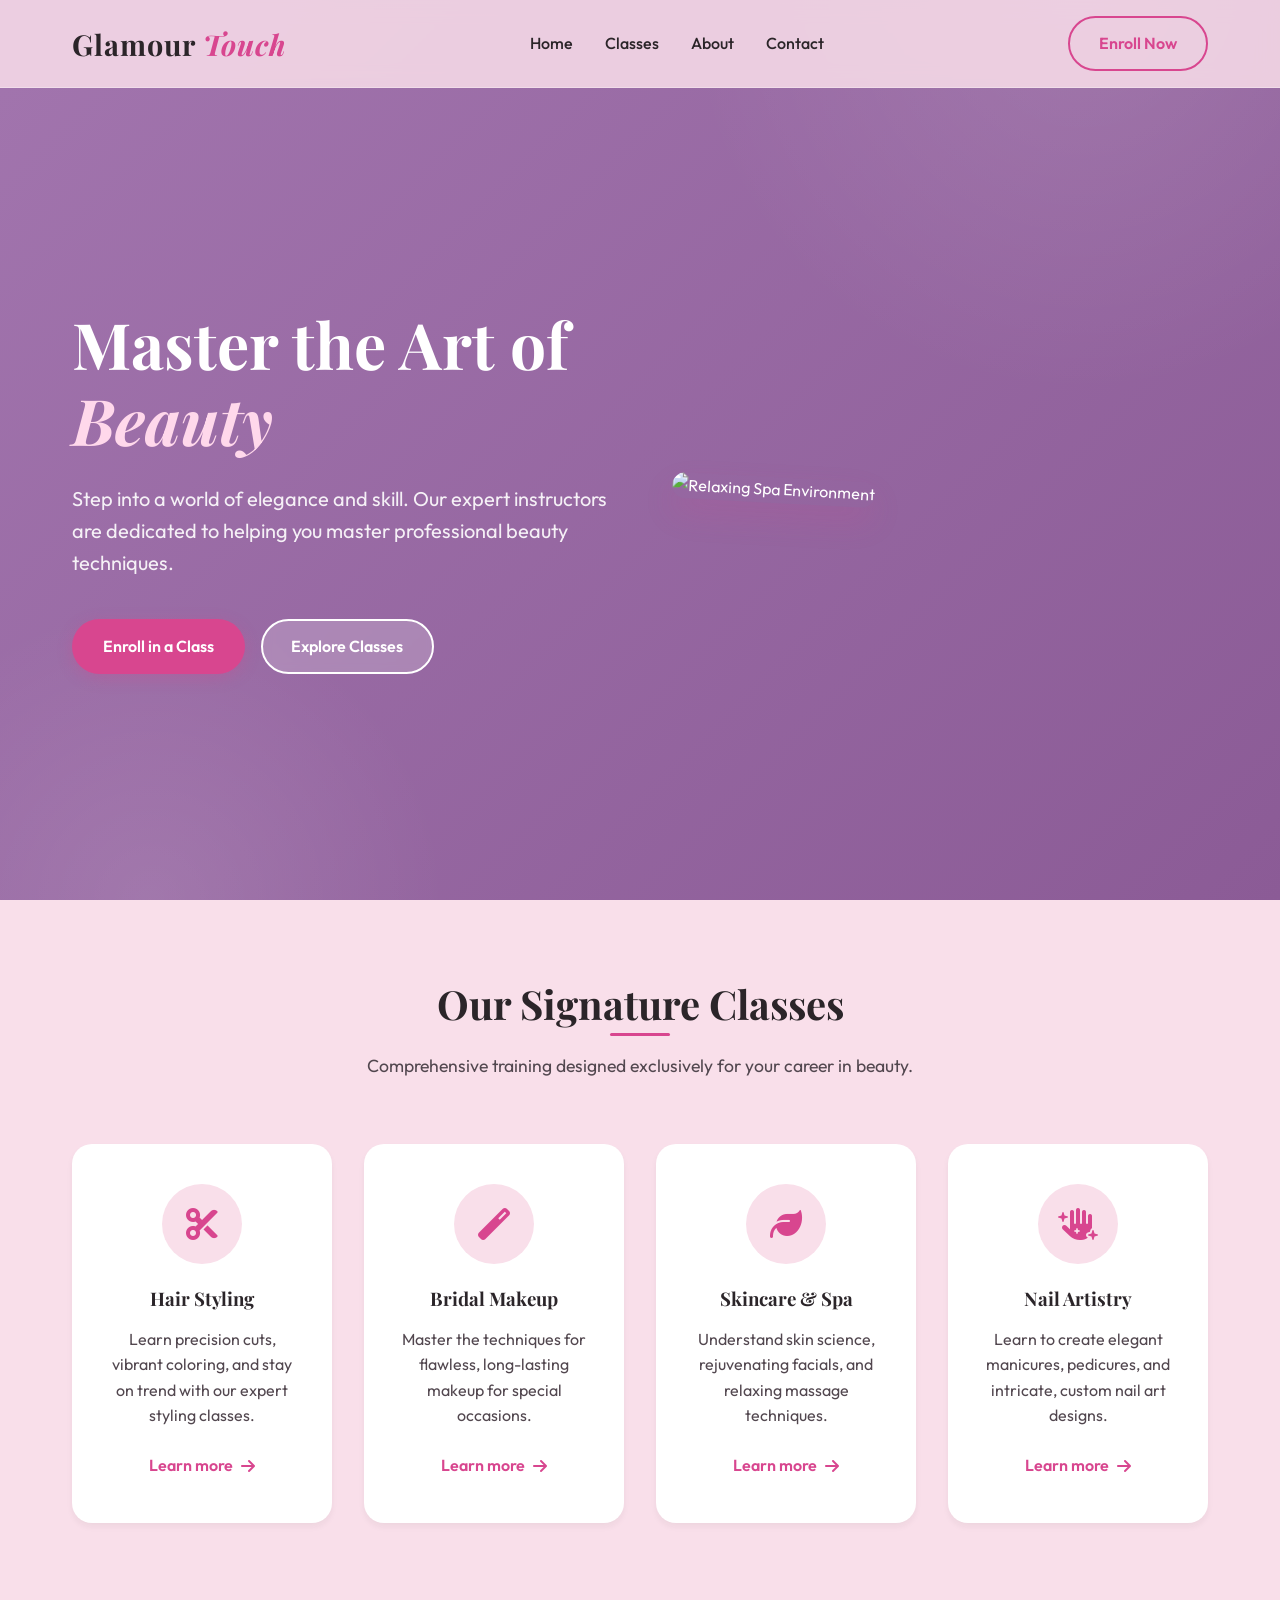
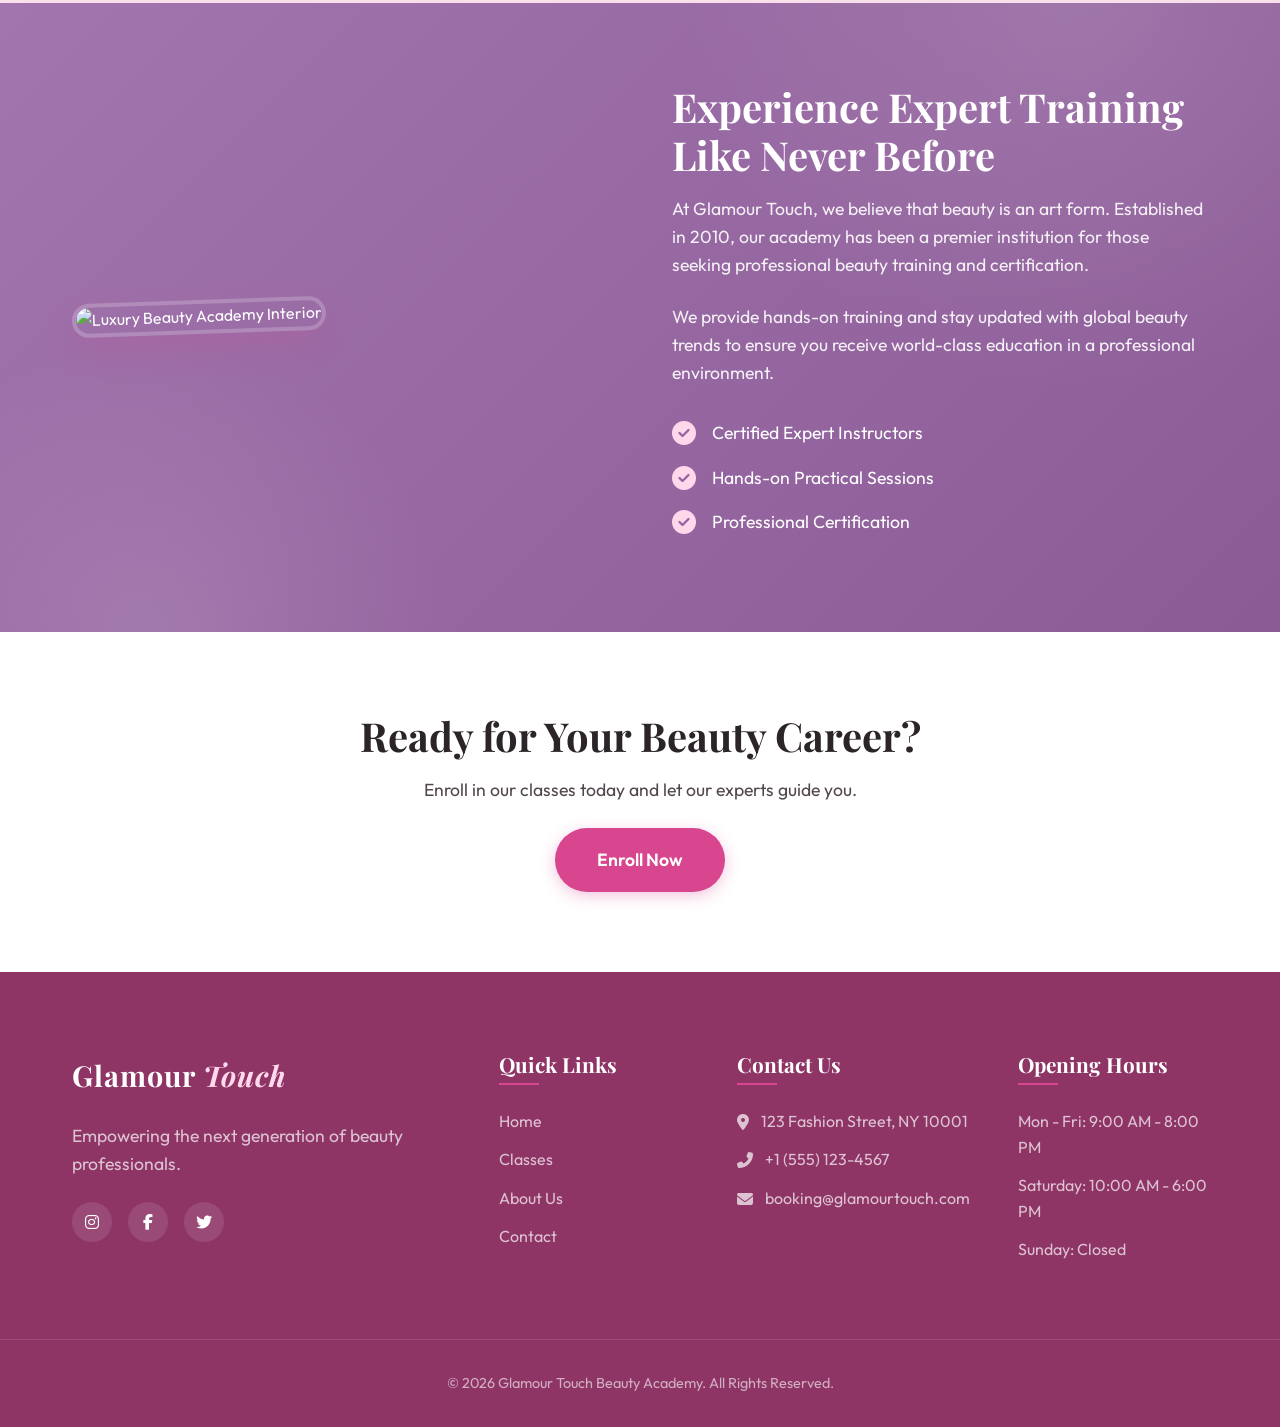
==== index.html @ 57466d67 "edited version by sanskar" ====
<!DOCTYPE html>
<html lang="en">

<head>
    <meta charset="UTF-8">
    <meta name="viewport" content="width=device-width, initial-scale=1.0">
    <title>Glamour Touch | Beauty Academy </title>
    <meta name="description"
        content="Experience premium beauty training at Glamour Touch. We offer professional classes in hair styling, makeup, skincare, and more.">
    <link rel="stylesheet" href="style.css">
    <link
        href="https://fonts.googleapis.com/css2?family=Outfit:wght@300;400;500;600;700&family=Playfair+Display:ital,wght@0,400;0,600;1,400&display=swap"
        rel="stylesheet">
    <link rel="stylesheet" href="https://cdnjs.cloudflare.com/ajax/libs/font-awesome/6.4.0/css/all.min.css">
</head>

<body>
    <header class="navbar">
        <div class="container nav-container">
            <a href="#" class="logo">Glamour <span>Touch</span></a>
            <nav>
                <ul class="nav-links">
                    <li><a href="#home">Home</a></li>
                    <li><a href="#services">Classes</a></li>
                    <li><a href="#about">About</a></li>
                    <li><a href="#contact">Contact</a></li>
                </ul>
            </nav>
            <a href="#book" class="btn btn-outline">Enroll Now</a>
        </div>
    </header>

    <main>
        <!-- Hero Banner Section -->
        <section id="home" class="hero banner-section">
            <div class="container hero-content">
                <div class="hero-text">
                    <h1>Master the Art of <span>Beauty</span></h1>
                    <p>Step into a world of elegance and skill. Our expert instructors are dedicated to
                        helping you master professional beauty techniques.</p>
                    <div class="hero-buttons">
                        <a href="#book" class="btn btn-primary">Enroll in a Class</a>
                        <a href="#services" class="btn btn-secondary">Explore Classes</a>
                    </div>
                </div>
                <div class="hero-image">
                    <img src="hero.png" alt="Relaxing Spa Environment" class="main-img">
                </div>
            </div>
        </section>

        <!-- Services Section -->
        <section id="services" class="services section">
            <div class="container">
                <div class="section-header">
                    <h2>Our Signature Classes</h2>
                    <p>Comprehensive training designed exclusively for your career in beauty.</p>
                </div>
                <div class="services-grid">
                    <div class="service-card">
                        <div class="icon-wrapper">
                            <i class="fas fa-cut"></i>
                        </div>
                        <h3>Hair Styling</h3>
                        <p>Learn precision cuts, vibrant coloring, and stay on trend with our expert styling classes.</p>
                        <a href="#" class="service-link">Learn more <i class="fas fa-arrow-right"></i></a>
                    </div>
                    <div class="service-card">
                        <div class="icon-wrapper">
                            <i class="fas fa-magic"></i>
                        </div>
                        <h3>Bridal Makeup</h3>
                        <p>Master the techniques for flawless, long-lasting makeup for special occasions.</p>
                        <a href="#" class="service-link">Learn more <i class="fas fa-arrow-right"></i></a>
                    </div>
                    <div class="service-card">
                        <div class="icon-wrapper">
                            <i class="fas fa-leaf"></i>
                        </div>
                        <h3>Skincare & Spa</h3>
                        <p>Understand skin science, rejuvenating facials, and relaxing massage techniques.</p>
                        <a href="#" class="service-link">Learn more <i class="fas fa-arrow-right"></i></a>
                    </div>
                    <div class="service-card">
                        <div class="icon-wrapper">
                            <i class="fas fa-hand-sparkles"></i>
                        </div>
                        <h3>Nail Artistry</h3>
                        <p>Learn to create elegant manicures, pedicures, and intricate, custom nail art designs.</p>
                        <a href="#" class="service-link">Learn more <i class="fas fa-arrow-right"></i></a>
                    </div>
                </div>
            </div>
        </section>

        <!-- About Section -->
        <section id="about" class="about section banner-section">
            <div class="container about-container">
                <div class="about-image">
                    <img src="about.png" alt="Luxury Beauty Academy Interior" class="about-img">
                </div>
                <div class="about-text">
                    <h2>Experience Expert Training Like Never Before</h2>
                    <p>At Glamour Touch, we believe that beauty is an art form. Established in 2010, our academy has been
                        a premier institution for those seeking professional beauty training and certification.</p>
                    <p>We provide hands-on training and stay updated with global beauty trends to ensure you receive
                        world-class education in a professional environment.</p>
                    <ul class="features-list">
                        <li><i class="fas fa-check-circle"></i> Certified Expert Instructors</li>
                        <li><i class="fas fa-check-circle"></i> Hands-on Practical Sessions</li>
                        <li><i class="fas fa-check-circle"></i> Professional Certification</li>
                    </ul>
                </div>
            </div>
        </section>

        <!-- CTA Section -->
        <section class="cta section">
            <div class="container cta-container">
                <h2>Ready for Your Beauty Career?</h2>
                <p>Enroll in our classes today and let our experts guide you.</p>
                <a href="#book" class="btn btn-primary btn-large">Enroll Now</a>
            </div>
        </section>
    </main>

    <!-- Footer Section -->
    <footer id="contact" class="footer">
        <div class="container footer-container">
            <div class="footer-brand">
                <a href="#" class="logo footer-logo">Glamour <span>Touch</span></a>
                <p>Empowering the next generation of beauty professionals.</p>
                <div class="social-links">
                    <a href="#"><i class="fab fa-instagram"></i></a>
                    <a href="#"><i class="fab fa-facebook-f"></i></a>
                    <a href="#"><i class="fab fa-twitter"></i></a>
                </div>
            </div>
            <div class="footer-links">
                <h3>Quick Links</h3>
                <ul>
                    <li><a href="#home">Home</a></li>
                    <li><a href="#services">Classes</a></li>
                    <li><a href="#about">About Us</a></li>
                    <li><a href="#contact">Contact</a></li>
                </ul>
            </div>
            <div class="footer-contact">
                <h3>Contact Us</h3>
                <ul>
                    <li><i class="fas fa-map-marker-alt"></i> 123 Fashion Street, NY 10001</li>
                    <li><i class="fas fa-phone-alt"></i> +1 (555) 123-4567</li>
                    <li><i class="fas fa-envelope"></i> booking@glamourtouch.com</li>
                </ul>
            </div>
            <div class="footer-hours">
                <h3>Opening Hours</h3>
                <ul>
                    <li>Mon - Fri: 9:00 AM - 8:00 PM</li>
                    <li>Saturday: 10:00 AM - 6:00 PM</li>
                    <li>Sunday: Closed</li>
                </ul>
            </div>
        </div>
        <div class="footer-bottom">
            <p>&copy; 2026 Glamour Touch Beauty Academy. All Rights Reserved.</p>
        </div>
    </footer>
</body>

</html>
---- style.css ----
/* 
 * Glamour Touch Beauty Academy - Stylesheet
 * Color Palette:
 * Background: #F9DFEA (Soft Blush Pink)
 * Accents: #D8468F (Vibrant Magenta)
 * Banner: #A275AE (Muted Lavender)
 * Footer: #8E3566 (Deep Plum)
 * Text: #2B2529 (Dark Charcoal)
 */

:root {
    /* Color Variables */
    --bg-color: #F9DFEA;
    --accent-color: #D8468F;
    --accent-hover: #b83677; /* Slightly darker for hover states */
    --banner-color: #A275AE;
    --footer-color: #8E3566;
    --text-color: #2B2529;
    --text-light: #52474f;
    --white: #ffffff;
    --glass-bg: rgba(255, 255, 255, 0.7);
    --glass-border: rgba(255, 255, 255, 0.4);
    
    /* Typography */
    --font-heading: 'Playfair Display', serif;
    --font-body: 'Outfit', sans-serif;
    
    /* Spacing & Shadows */
    --transition: all 0.3s cubic-bezier(0.25, 0.8, 0.25, 1);
    --shadow-sm: 0 4px 6px rgba(43, 37, 41, 0.05);
    --shadow-md: 0 10px 20px rgba(43, 37, 41, 0.08);
    --shadow-lg: 0 15px 30px rgba(216, 70, 143, 0.15);
}

/* Base Styles */
* {
    margin: 0;
    padding: 0;
    box-sizing: border-box;
}

html {
    scroll-behavior: smooth;
}

body {
    font-family: var(--font-body);
    background-color: var(--bg-color);
    color: var(--text-color);
    line-height: 1.6;
    overflow-x: hidden;
}

h1, h2, h3, h4, h5, h6 {
    font-family: var(--font-heading);
    color: var(--text-color);
    margin-bottom: 1rem;
    line-height: 1.2;
}

p {
    color: var(--text-light);
    margin-bottom: 1.5rem;
    font-size: 1.1rem;
}

a {
    text-decoration: none;
    color: var(--accent-color);
    transition: var(--transition);
}

ul {
    list-style: none;
}

/* Layout Classes */
.container {
    max-width: 1200px;
    margin: 0 auto;
    padding: 0 2rem;
}

.section {
    padding: 5rem 0;
}

.section-header {
    text-align: center;
    margin-bottom: 4rem;
}

.section-header h2 {
    font-size: 2.5rem;
    position: relative;
    display: inline-block;
    padding-bottom: 0.5rem;
}

.section-header h2::after {
    content: '';
    position: absolute;
    bottom: 0;
    left: 50%;
    transform: translateX(-50%);
    width: 60px;
    height: 3px;
    background-color: var(--accent-color);
    border-radius: 2px;
}

/* Button Styles */
.btn {
    display: inline-block;
    padding: 0.8rem 1.8rem;
    border-radius: 50px;
    font-weight: 600;
    font-family: var(--font-body);
    font-size: 1rem;
    cursor: pointer;
    transition: var(--transition);
    border: 2px solid transparent;
    text-align: center;
}

.btn-primary {
    background-color: var(--accent-color);
    color: var(--white);
    box-shadow: 0 4px 15px rgba(216, 70, 143, 0.3);
}

.btn-primary:hover {
    background-color: var(--accent-hover);
    color: var(--white);
    transform: translateY(-2px);
    box-shadow: var(--shadow-lg);
}

.btn-secondary {
    background-color: rgba(255, 255, 255, 0.2);
    color: var(--white);
    border-color: var(--white);
    backdrop-filter: blur(5px);
}

.btn-secondary:hover {
    background-color: var(--white);
    color: var(--banner-color);
    transform: translateY(-2px);
}

.btn-outline {
    background-color: transparent;
    color: var(--accent-color);
    border-color: var(--accent-color);
}

.btn-outline:hover {
    background-color: var(--accent-color);
    color: var(--white);
}

.btn-large {
    padding: 1rem 2.5rem;
    font-size: 1.1rem;
}

/* Navigation */
.navbar {
    position: fixed;
    top: 0;
    width: 100%;
    z-index: 1000;
    background: rgba(249, 223, 234, 0.85); /* background color with opacity */
    backdrop-filter: blur(10px);
    -webkit-backdrop-filter: blur(10px);
    border-bottom: 1px solid rgba(255, 255, 255, 0.3);
    padding: 1rem 0;
    transition: var(--transition);
}

.nav-container {
    display: flex;
    justify-content: space-between;
    align-items: center;
}

.logo {
    font-family: var(--font-heading);
    font-size: 1.8rem;
    font-weight: 700;
    color: var(--text-color);
    letter-spacing: 1px;
}

.logo span {
    color: var(--accent-color);
    font-family: var(--font-heading);
    font-style: italic;
}

.nav-links {
    display: flex;
    gap: 2rem;
}

.nav-links a {
    color: var(--text-color);
    font-weight: 500;
    font-size: 1rem;
    position: relative;
}

.nav-links a::after {
    content: '';
    position: absolute;
    width: 0;
    height: 2px;
    bottom: -4px;
    left: 0;
    background-color: var(--accent-color);
    transition: var(--transition);
}

.nav-links a:hover {
    color: var(--accent-color);
}

.nav-links a:hover::after {
    width: 100%;
}

/* Banner/Hero Section */
.banner-section {
    background: linear-gradient(135deg, var(--banner-color) 0%, #8b5b96 100%);
    color: var(--white);
    position: relative;
    overflow: hidden;
}

/* Add subtle decorative elements to banner */
.banner-section::before, 
.banner-section::after {
    content: '';
    position: absolute;
    border-radius: 50%;
    background: radial-gradient(circle, rgba(255,255,255,0.1) 0%, rgba(255,255,255,0) 70%);
}

.banner-section::before {
    width: 800px;
    height: 800px;
    top: -400px;
    right: -200px;
}

.banner-section::after {
    width: 600px;
    height: 600px;
    bottom: -300px;
    left: -150px;
}

.hero {
    min-height: 100vh;
    display: flex;
    align-items: center;
    padding-top: 5rem;
}

.hero-content {
    display: grid;
    grid-template-columns: 1fr 1fr;
    gap: 4rem;
    align-items: center;
    position: relative;
    z-index: 10;
}

.hero-text h1 {
    font-size: 4rem;
    color: var(--white);
    margin-bottom: 1.5rem;
}

.hero-text h1 span {
    color: #ffd8eb; /* Lightened version of bg color for contrast */
    font-style: italic;
}

.hero-text p {
    color: rgba(255, 255, 255, 0.9);
    font-size: 1.25rem;
    margin-bottom: 2.5rem;
}

.hero-buttons {
    display: flex;
    gap: 1rem;
}

.main-img {
    width: 100%;
    max-height: 500px;
    object-fit: cover;
    border-radius: 30px;
    box-shadow: var(--shadow-lg);
    transform: rotate(3deg);
    transition: var(--transition);
}

.main-img:hover {
    transform: rotate(0deg) scale(1.02);
}

/* Services Section */
.services {
    background-color: var(--bg-color);
}

.services-grid {
    display: grid;
    grid-template-columns: repeat(auto-fit, minmax(250px, 1fr));
    gap: 2rem;
}

.service-card {
    background: var(--white);
    padding: 2.5rem 2rem;
    border-radius: 20px;
    text-align: center;
    box-shadow: var(--shadow-sm);
    transition: var(--transition);
    border-bottom: 4px solid transparent;
}

.service-card:hover {
    transform: translateY(-10px);
    box-shadow: var(--shadow-md);
    border-bottom: 4px solid var(--accent-color);
}

.icon-wrapper {
    width: 80px;
    height: 80px;
    background-color: var(--bg-color);
    border-radius: 50%;
    display: flex;
    justify-content: center;
    align-items: center;
    margin: 0 auto 1.5rem;
    font-size: 2rem;
    color: var(--accent-color);
    transition: var(--transition);
}

.service-card:hover .icon-wrapper {
    background-color: var(--accent-color);
    color: var(--white);
    transform: scale(1.1);
}

.service-card h3 {
    margin-bottom: 1rem;
}

.service-card p {
    font-size: 1rem;
    margin-bottom: 1.5rem;
}

.service-link {
    font-weight: 600;
    display: flex;
    align-items: center;
    justify-content: center;
    gap: 0.5rem;
}

.service-link i {
    transition: var(--transition);
}

.service-card:hover .service-link i {
    transform: translateX(5px);
}

/* About Section */
.about-container {
    display: grid;
    grid-template-columns: 1fr 1fr;
    gap: 4rem;
    align-items: center;
    position: relative;
    z-index: 10;
}

.about-text h2 {
    color: var(--white);
    font-size: 2.5rem;
}

.about-text p {
    color: rgba(255, 255, 255, 0.9);
}

.features-list {
    margin-top: 2rem;
}

.features-list li {
    color: var(--white);
    font-size: 1.1rem;
    margin-bottom: 1rem;
    display: flex;
    align-items: center;
    gap: 1rem;
}

.features-list i {
    color: #ffd8eb;
    font-size: 1.5rem;
}

.about-img {
    width: 100%;
    max-height: 400px;
    object-fit: cover;
    border-radius: 30px;
    box-shadow: var(--shadow-lg);
    border: 4px solid rgba(255, 255, 255, 0.2);
    transform: rotate(-2deg);
    transition: var(--transition);
}

.about-img:hover {
    transform: rotate(0deg) scale(1.02);
}

/* CTA Section */
.cta {
    background-color: var(--white);
    text-align: center;
    position: relative;
}

.cta-container {
    max-width: 800px;
}

.cta h2 {
    font-size: 2.5rem;
}

/* Footer Section */
.footer {
    background-color: var(--footer-color);
    color: var(--white);
    padding: 5rem 0 2rem;
}

.footer h3 {
    color: var(--white);
    font-size: 1.3rem;
    margin-bottom: 1.5rem;
    position: relative;
    padding-bottom: 0.5rem;
}

.footer h3::after {
    content: '';
    position: absolute;
    bottom: 0;
    left: 0;
    width: 40px;
    height: 2px;
    background-color: var(--accent-color);
}

.footer-container {
    display: grid;
    grid-template-columns: 2fr 1fr 1fr 1fr;
    gap: 3rem;
    margin-bottom: 4rem;
}

.footer-logo {
    color: var(--white);
    margin-bottom: 1.5rem;
    display: inline-block;
}

.footer-logo span {
    color: #ffd8eb; /* Lighter pink for contrast against plum */
}

.footer-brand p {
    color: rgba(255, 255, 255, 0.7);
    margin-bottom: 1.5rem;
}

.social-links {
    display: flex;
    gap: 1rem;
}

.social-links a {
    display: flex;
    justify-content: center;
    align-items: center;
    width: 40px;
    height: 40px;
    border-radius: 50%;
    background-color: rgba(255, 255, 255, 0.1);
    color: var(--white);
    transition: var(--transition);
}

.social-links a:hover {
    background-color: var(--accent-color);
    transform: translateY(-3px);
}

.footer ul li {
    margin-bottom: 0.8rem;
    color: rgba(255, 255, 255, 0.7);
    display: flex;
    align-items: center;
    gap: 0.8rem;
}

.footer-links a {
    color: rgba(255, 255, 255, 0.7);
}

.footer-links a:hover {
    color: var(--white);
    padding-left: 5px;
}

.footer-bottom {
    text-align: center;
    padding-top: 2rem;
    border-top: 1px solid rgba(255, 255, 255, 0.1);
}

.footer-bottom p {
    color: rgba(255, 255, 255, 0.6);
    margin: 0;
    font-size: 0.9rem;
}

/* Responsive Design */
@media (max-width: 992px) {
    .hero-content, .about-container {
        grid-template-columns: 1fr;
        text-align: center;
        gap: 3rem;
    }
    
    .hero-text h1 {
        font-size: 3rem;
    }
    
    .hero-buttons {
        justify-content: center;
    }

    .main-img, .about-img {
        max-width: 600px;
        margin: 0 auto;
        display: block;
    }

    .features-list li {
        justify-content: center;
    }

    .footer-container {
        grid-template-columns: 1fr 1fr;
    }
}

@media (max-width: 768px) {
    .nav-links {
        display: none; /* In a real app, this would be a hamburger menu */
    }
    
    .section-header h2 {
        font-size: 2rem;
    }

    .footer-container {
        grid-template-columns: 1fr;
        text-align: center;
    }

    .footer h3::after {
        left: 50%;
        transform: translateX(-50%);
    }

    .footer ul li {
        justify-content: center;
    }
    
    .social-links {
        justify-content: center;
    }
}
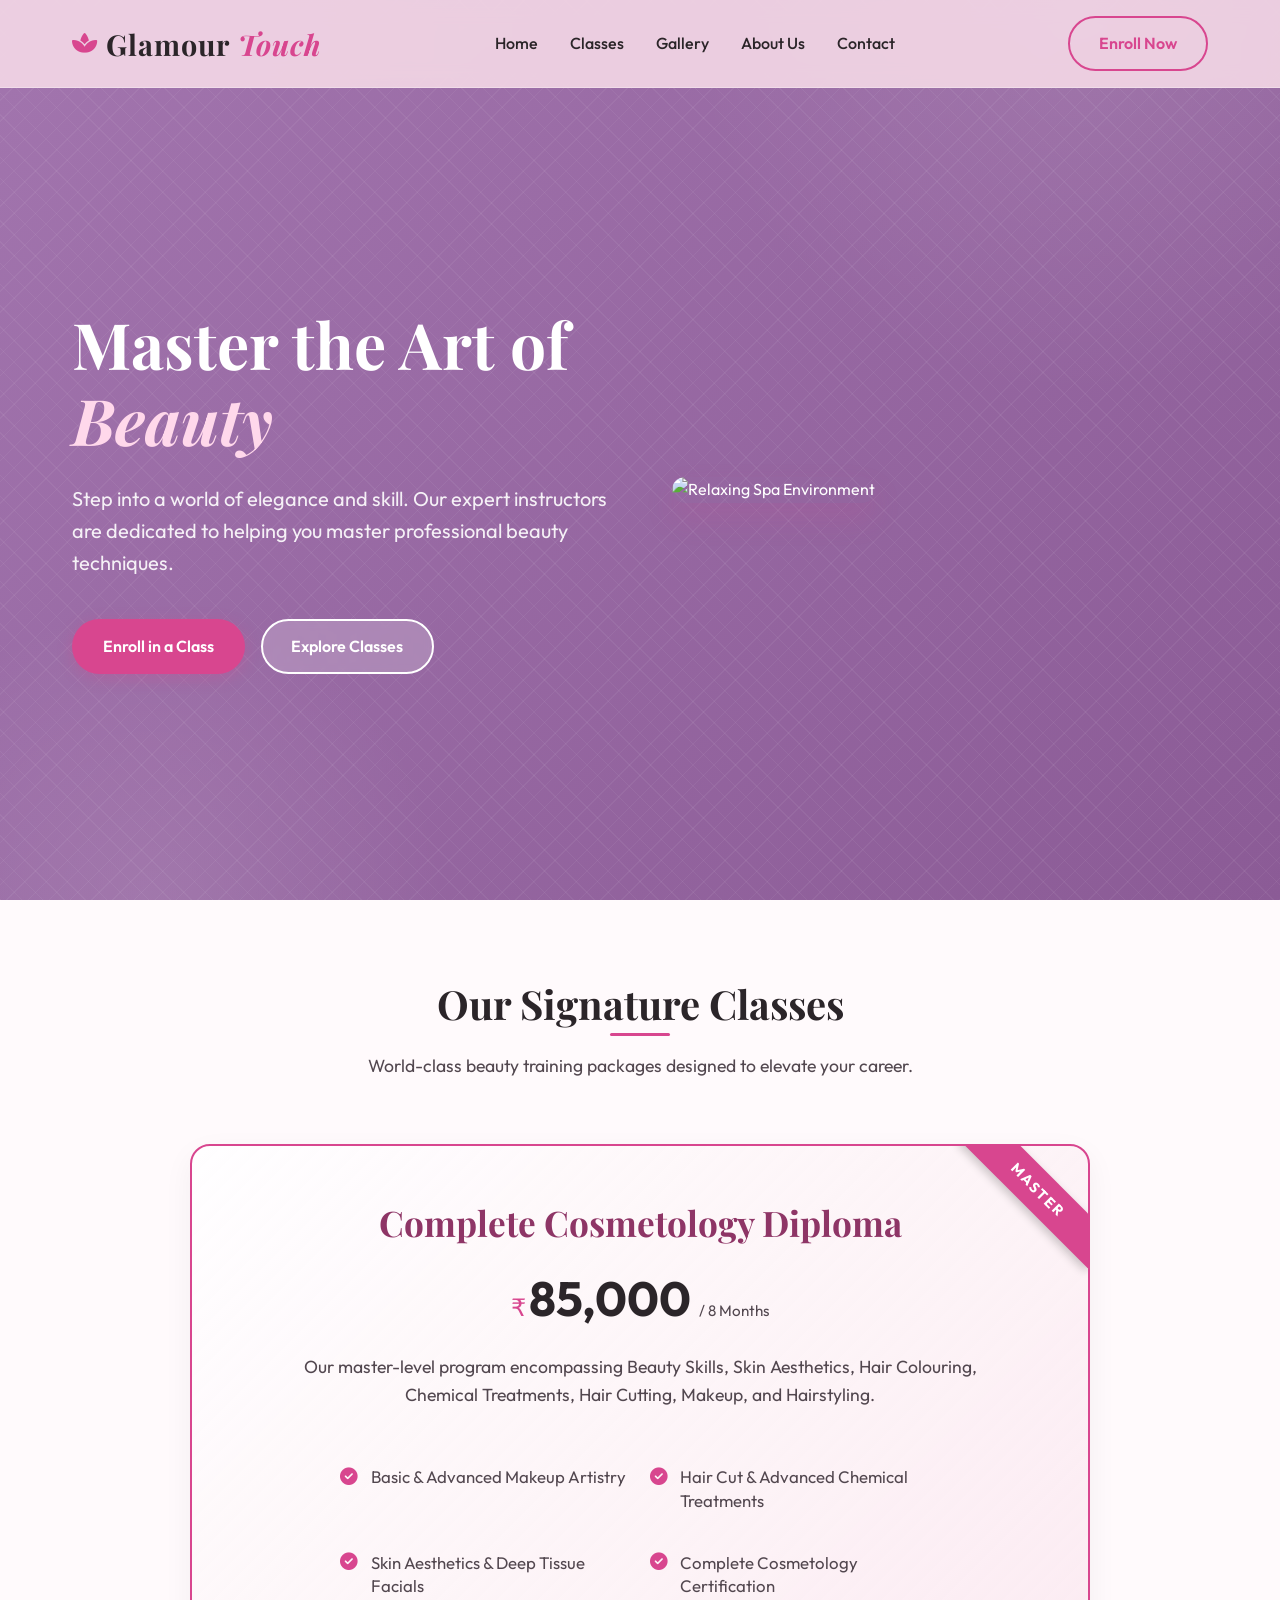
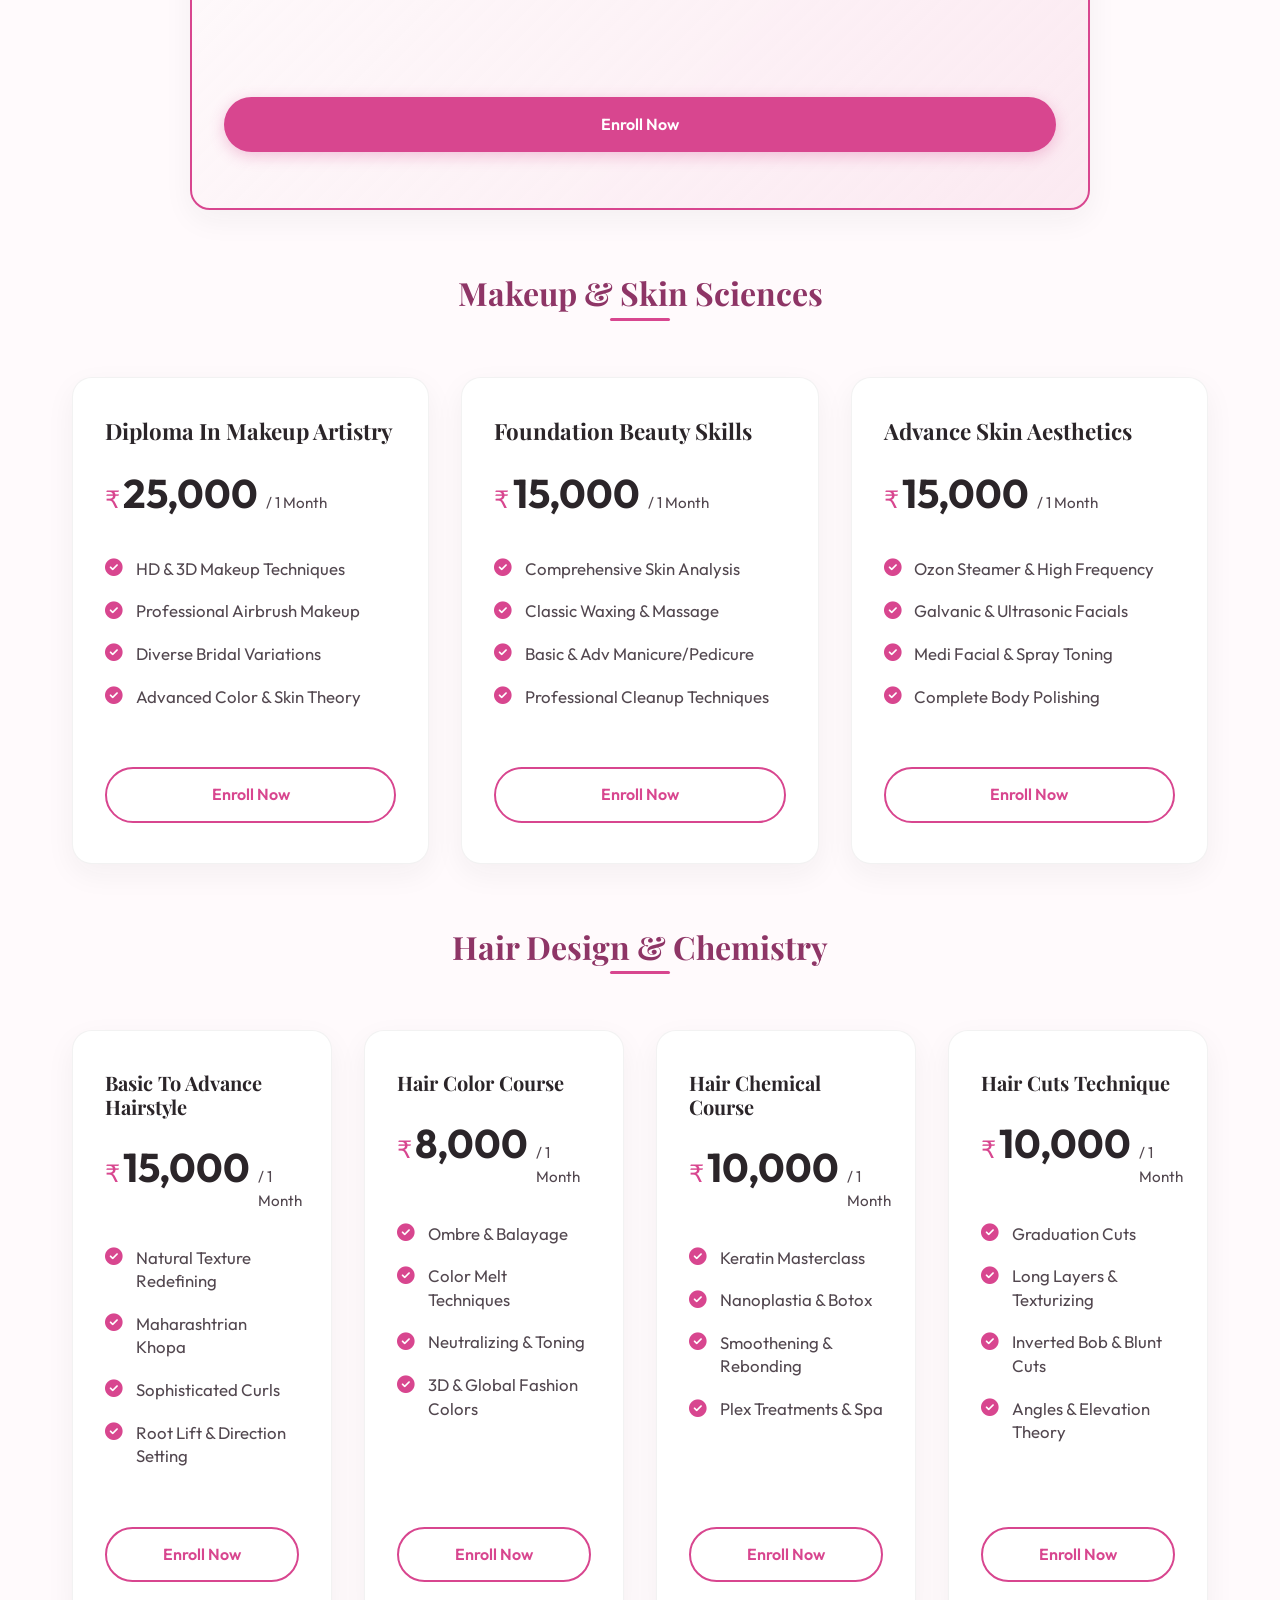
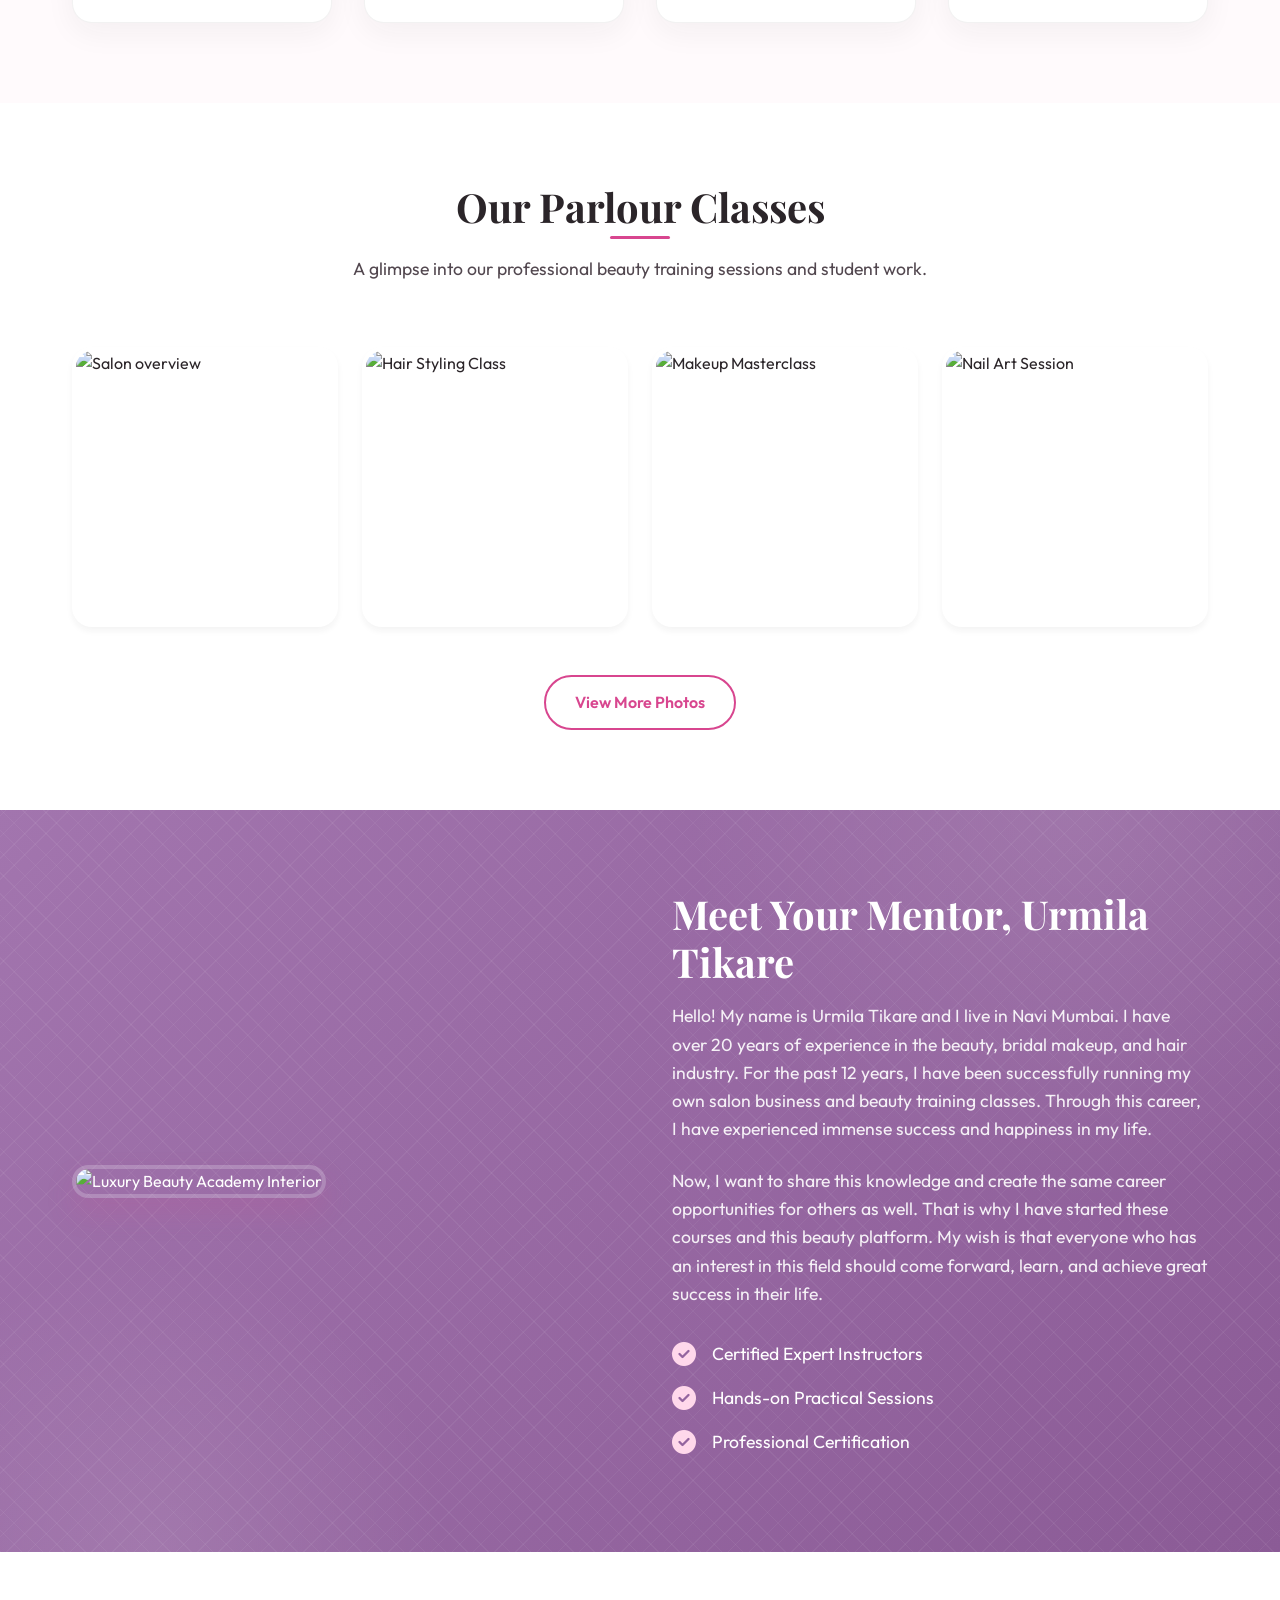
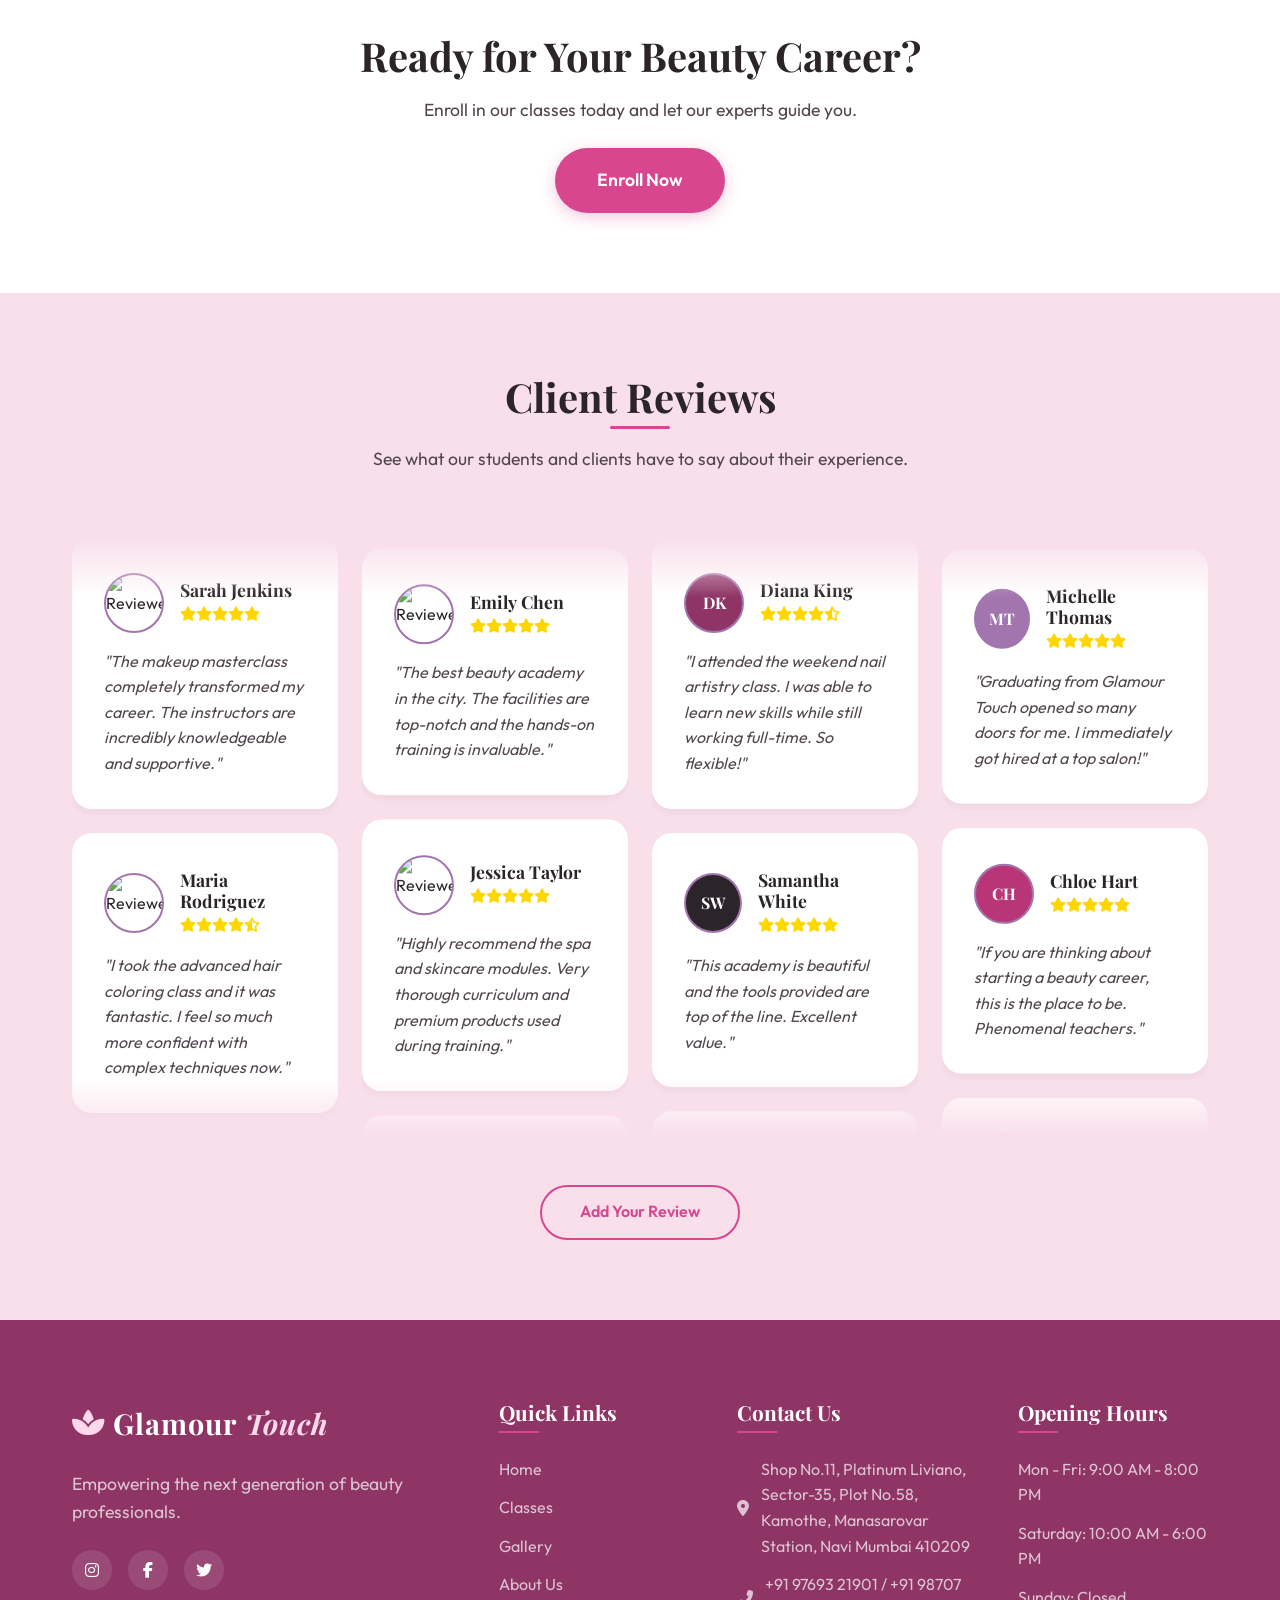
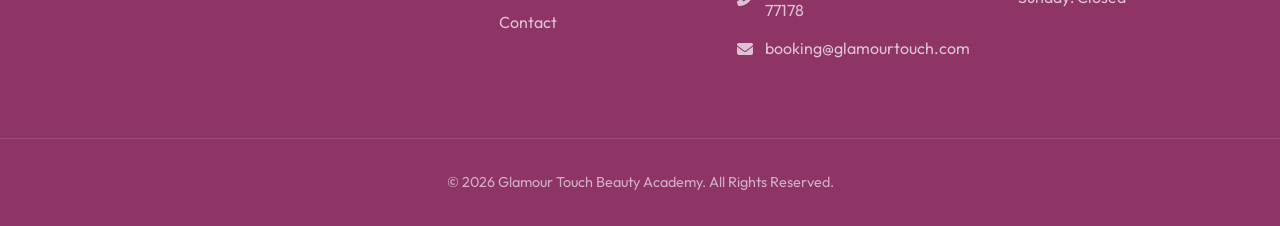
==== commit 8070325e: "Add files via upload" ====
--- a/index.html
+++ b/index.html
@@ -1,171 +1,835 @@
-<!DOCTYPE html>
-<html lang="en">
-
-<head>
-    <meta charset="UTF-8">
-    <meta name="viewport" content="width=device-width, initial-scale=1.0">
-    <title>Glamour Touch | Beauty Academy </title>
-    <meta name="description"
-        content="Experience premium beauty training at Glamour Touch. We offer professional classes in hair styling, makeup, skincare, and more.">
-    <link rel="stylesheet" href="style.css">
-    <link
-        href="https://fonts.googleapis.com/css2?family=Outfit:wght@300;400;500;600;700&family=Playfair+Display:ital,wght@0,400;0,600;1,400&display=swap"
-        rel="stylesheet">
-    <link rel="stylesheet" href="https://cdnjs.cloudflare.com/ajax/libs/font-awesome/6.4.0/css/all.min.css">
-</head>
-
-<body>
-    <header class="navbar">
-        <div class="container nav-container">
-            <a href="#" class="logo">Glamour <span>Touch</span></a>
-            <nav>
-                <ul class="nav-links">
-                    <li><a href="#home">Home</a></li>
-                    <li><a href="#services">Classes</a></li>
-                    <li><a href="#about">About</a></li>
-                    <li><a href="#contact">Contact</a></li>
-                </ul>
-            </nav>
-            <a href="#book" class="btn btn-outline">Enroll Now</a>
-        </div>
-    </header>
-
-    <main>
-        <!-- Hero Banner Section -->
-        <section id="home" class="hero banner-section">
-            <div class="container hero-content">
-                <div class="hero-text">
-                    <h1>Master the Art of <span>Beauty</span></h1>
-                    <p>Step into a world of elegance and skill. Our expert instructors are dedicated to
-                        helping you master professional beauty techniques.</p>
-                    <div class="hero-buttons">
-                        <a href="#book" class="btn btn-primary">Enroll in a Class</a>
-                        <a href="#services" class="btn btn-secondary">Explore Classes</a>
-                    </div>
-                </div>
-                <div class="hero-image">
-                    <img src="hero.png" alt="Relaxing Spa Environment" class="main-img">
-                </div>
-            </div>
-        </section>
-
-        <!-- Services Section -->
-        <section id="services" class="services section">
-            <div class="container">
-                <div class="section-header">
-                    <h2>Our Signature Classes</h2>
-                    <p>Comprehensive training designed exclusively for your career in beauty.</p>
-                </div>
-                <div class="services-grid">
-                    <div class="service-card">
-                        <div class="icon-wrapper">
-                            <i class="fas fa-cut"></i>
-                        </div>
-                        <h3>Hair Styling</h3>
-                        <p>Learn precision cuts, vibrant coloring, and stay on trend with our expert styling classes.</p>
-                        <a href="#" class="service-link">Learn more <i class="fas fa-arrow-right"></i></a>
-                    </div>
-                    <div class="service-card">
-                        <div class="icon-wrapper">
-                            <i class="fas fa-magic"></i>
-                        </div>
-                        <h3>Bridal Makeup</h3>
-                        <p>Master the techniques for flawless, long-lasting makeup for special occasions.</p>
-                        <a href="#" class="service-link">Learn more <i class="fas fa-arrow-right"></i></a>
-                    </div>
-                    <div class="service-card">
-                        <div class="icon-wrapper">
-                            <i class="fas fa-leaf"></i>
-                        </div>
-                        <h3>Skincare & Spa</h3>
-                        <p>Understand skin science, rejuvenating facials, and relaxing massage techniques.</p>
-                        <a href="#" class="service-link">Learn more <i class="fas fa-arrow-right"></i></a>
-                    </div>
-                    <div class="service-card">
-                        <div class="icon-wrapper">
-                            <i class="fas fa-hand-sparkles"></i>
-                        </div>
-                        <h3>Nail Artistry</h3>
-                        <p>Learn to create elegant manicures, pedicures, and intricate, custom nail art designs.</p>
-                        <a href="#" class="service-link">Learn more <i class="fas fa-arrow-right"></i></a>
-                    </div>
-                </div>
-            </div>
-        </section>
-
-        <!-- About Section -->
-        <section id="about" class="about section banner-section">
-            <div class="container about-container">
-                <div class="about-image">
-                    <img src="about.png" alt="Luxury Beauty Academy Interior" class="about-img">
-                </div>
-                <div class="about-text">
-                    <h2>Experience Expert Training Like Never Before</h2>
-                    <p>At Glamour Touch, we believe that beauty is an art form. Established in 2010, our academy has been
-                        a premier institution for those seeking professional beauty training and certification.</p>
-                    <p>We provide hands-on training and stay updated with global beauty trends to ensure you receive
-                        world-class education in a professional environment.</p>
-                    <ul class="features-list">
-                        <li><i class="fas fa-check-circle"></i> Certified Expert Instructors</li>
-                        <li><i class="fas fa-check-circle"></i> Hands-on Practical Sessions</li>
-                        <li><i class="fas fa-check-circle"></i> Professional Certification</li>
-                    </ul>
-                </div>
-            </div>
-        </section>
-
-        <!-- CTA Section -->
-        <section class="cta section">
-            <div class="container cta-container">
-                <h2>Ready for Your Beauty Career?</h2>
-                <p>Enroll in our classes today and let our experts guide you.</p>
-                <a href="#book" class="btn btn-primary btn-large">Enroll Now</a>
-            </div>
-        </section>
-    </main>
-
-    <!-- Footer Section -->
-    <footer id="contact" class="footer">
-        <div class="container footer-container">
-            <div class="footer-brand">
-                <a href="#" class="logo footer-logo">Glamour <span>Touch</span></a>
-                <p>Empowering the next generation of beauty professionals.</p>
-                <div class="social-links">
-                    <a href="#"><i class="fab fa-instagram"></i></a>
-                    <a href="#"><i class="fab fa-facebook-f"></i></a>
-                    <a href="#"><i class="fab fa-twitter"></i></a>
-                </div>
-            </div>
-            <div class="footer-links">
-                <h3>Quick Links</h3>
-                <ul>
-                    <li><a href="#home">Home</a></li>
-                    <li><a href="#services">Classes</a></li>
-                    <li><a href="#about">About Us</a></li>
-                    <li><a href="#contact">Contact</a></li>
-                </ul>
-            </div>
-            <div class="footer-contact">
-                <h3>Contact Us</h3>
-                <ul>
-                    <li><i class="fas fa-map-marker-alt"></i> 123 Fashion Street, NY 10001</li>
-                    <li><i class="fas fa-phone-alt"></i> +1 (555) 123-4567</li>
-                    <li><i class="fas fa-envelope"></i> booking@glamourtouch.com</li>
-                </ul>
-            </div>
-            <div class="footer-hours">
-                <h3>Opening Hours</h3>
-                <ul>
-                    <li>Mon - Fri: 9:00 AM - 8:00 PM</li>
-                    <li>Saturday: 10:00 AM - 6:00 PM</li>
-                    <li>Sunday: Closed</li>
-                </ul>
-            </div>
-        </div>
-        <div class="footer-bottom">
-            <p>&copy; 2026 Glamour Touch Beauty Academy. All Rights Reserved.</p>
-        </div>
-    </footer>
-</body>
-
+<!DOCTYPE html>
+<html lang="en">
+
+<head>
+    <meta charset="UTF-8">
+    <meta name="viewport" content="width=device-width, initial-scale=1.0">
+    <title>Glamour Touch | Beauty Academy </title>
+    <meta name="description"
+        content="Experience premium beauty training at Glamour Touch. We offer professional classes in hair styling, makeup, skincare, and more.">
+    <link rel="stylesheet" href="style.css">
+    <link
+        href="https://fonts.googleapis.com/css2?family=Outfit:wght@300;400;500;600;700&family=Playfair+Display:ital,wght@0,400;0,600;1,400&display=swap"
+        rel="stylesheet">
+    <link rel="stylesheet" href="https://cdnjs.cloudflare.com/ajax/libs/font-awesome/6.4.0/css/all.min.css">
+</head>
+
+<body>
+    <header class="navbar">
+        <div class="container nav-container">
+            <a href="#" class="logo" style="display: flex; align-items: center; gap: 8px;">
+                <!-- Developer Note: To use a custom image logo, uncomment the img tag below and remove the i tag -->
+                <!-- <img src="logo.png" alt="Glamour Touch Logo" style="height: 1.8rem; width: auto; display: block;" class="custom-logo"> -->
+                <i class="fa-solid fa-spa" style="color: var(--accent-color); font-size: 1.4rem;"></i>Glamour
+                <span>Touch</span>
+            </a>
+            <nav>
+                <ul class="nav-links">
+                    <li><a href="#home">Home</a></li>
+                    <li><a href="#services">Classes</a></li>
+                    <li><a href="#gallery">Gallery</a></li>
+                    <li><a href="#about">About Us</a></li>
+                    <li><a href="#contact">Contact</a></li>
+                </ul>
+            </nav>
+            <a href="#book" class="btn btn-outline">Enroll Now</a>
+        </div>
+    </header>
+
+    <main>
+        <!-- Hero Banner Section -->
+        <section id="home" class="hero banner-section">
+            <div class="container hero-content">
+                <div class="hero-text">
+                    <h1>Master the Art of <span>Beauty</span></h1>
+                    <p>Step into a world of elegance and skill. Our expert instructors are dedicated to
+                        helping you master professional beauty techniques.</p>
+                    <div class="hero-buttons">
+                        <a href="https://wa.me/919625091214?text=Hi%2C%20I%20want%20to%20enroll%20in%20a%20class!"
+                            target="_blank" class="btn btn-primary">Enroll in a Class</a>
+                        <a href="#services" class="btn btn-secondary">Explore Classes</a>
+                    </div>
+                </div>
+                <div class="hero-image">
+                    <img src="hero.png" alt="Relaxing Spa Environment" class="main-img">
+                </div>
+            </div>
+        </section>
+
+
+        <!-- Curriculum Section -->
+        <section id="services" class="curriculum section bg-light">
+            <div class="container">
+                <div class="section-header">
+                    <h2>Our Signature Classes</h2>
+                    <p>World-class beauty training packages designed to elevate your career.
+                    </p>
+                </div>
+
+                <!-- Featured Master Course -->
+                <div class="pricing-card premium-card">
+                    <div class="premium-badge">Master</div>
+                    <div class="card-header">
+                        <h3>Complete Cosmetology Diploma</h3>
+                        <div class="price">
+                            <span class="currency">₹</span>85,000<span class="period">/ 8 Months</span>
+                        </div>
+                        <p style="margin-top: 1rem;">Our master-level program encompassing Beauty Skills, Skin Aesthetics, Hair Colouring, Chemical Treatments, Hair Cutting, Makeup, and Hairstyling.</p>
+                    </div>
+                    <div class="card-body">
+                        <ul class="pricing-features">
+                            <li><i class="fas fa-check-circle"></i> Basic & Advanced Makeup Artistry</li>
+                            <li><i class="fas fa-check-circle"></i> Hair Cut & Advanced Chemical Treatments</li>
+                            <li><i class="fas fa-check-circle"></i> Skin Aesthetics & Deep Tissue Facials</li>
+                            <li><i class="fas fa-check-circle"></i> Complete Cosmetology Certification</li>
+                        </ul>
+                    </div>
+                    <div class="card-footer">
+                        <a href="https://wa.me/919625091214?text=Hi%2C%20I%20want%20to%20enroll%20in%20the%20Complete%20Cosmetology%20Diploma!%20%0A*Duration%3A*%208%20Months%20%0A*Fees%3A*%20%E2%82%B985%2C000" target="_blank" class="btn btn-primary btn-full">Enroll Now</a>
+                    </div>
+                </div>
+
+                <!-- Category: Makeup & Skin -->
+                <div class="category-header">
+                    <h3>Makeup & Skin Sciences</h3>
+                </div>
+                <div class="pricing-grid">
+                    <div class="pricing-card">
+                        <div class="card-header">
+                            <h3>Diploma In Makeup Artistry</h3>
+                            <div class="price">
+                                <span class="currency">₹</span>25,000<span class="period">/ 1 Month</span>
+                            </div>
+                        </div>
+                        <div class="card-body">
+                            <ul class="pricing-features">
+                                <li><i class="fas fa-check-circle"></i> HD & 3D Makeup Techniques</li>
+                                <li><i class="fas fa-check-circle"></i> Professional Airbrush Makeup</li>
+                                <li><i class="fas fa-check-circle"></i> Diverse Bridal Variations</li>
+                                <li><i class="fas fa-check-circle"></i> Advanced Color & Skin Theory</li>
+                            </ul>
+                        </div>
+                        <div class="card-footer">
+                            <a href="https://wa.me/919625091214?text=Hi%2C%20I%20want%20to%20enroll%20in%20the%20Diploma%20In%20Makeup%20Artistry!%20%0A*Duration%3A*%201%20Month%20%0A*Fees%3A*%20%E2%82%B925%2C000" target="_blank" class="btn btn-outline btn-full">Enroll Now</a>
+                        </div>
+                    </div>
+
+                    <div class="pricing-card">
+                        <div class="card-header">
+                            <h3>Foundation Beauty Skills</h3>
+                            <div class="price">
+                                <span class="currency">₹</span>15,000<span class="period">/ 1 Month</span>
+                            </div>
+                        </div>
+                        <div class="card-body">
+                            <ul class="pricing-features">
+                                <li><i class="fas fa-check-circle"></i> Comprehensive Skin Analysis</li>
+                                <li><i class="fas fa-check-circle"></i> Classic Waxing & Massage</li>
+                                <li><i class="fas fa-check-circle"></i> Basic & Adv Manicure/Pedicure</li>
+                                <li><i class="fas fa-check-circle"></i> Professional Cleanup Techniques</li>
+                            </ul>
+                        </div>
+                        <div class="card-footer">
+                            <a href="https://wa.me/919625091214?text=Hi%2C%20I%20want%20to%20enroll%20in%20the%20Foundation%20Beauty%20Skills%20course!%20%0A*Duration%3A*%201%20Month%20%0A*Fees%3A*%20%E2%82%B915%2C000" target="_blank" class="btn btn-outline btn-full">Enroll Now</a>
+                        </div>
+                    </div>
+
+                    <div class="pricing-card">
+                        <div class="card-header">
+                            <h3>Advance Skin Aesthetics</h3>
+                            <div class="price">
+                                <span class="currency">₹</span>15,000<span class="period">/ 1 Month</span>
+                            </div>
+                        </div>
+                        <div class="card-body">
+                            <ul class="pricing-features">
+                                <li><i class="fas fa-check-circle"></i> Ozon Steamer & High Frequency</li>
+                                <li><i class="fas fa-check-circle"></i> Galvanic & Ultrasonic Facials</li>
+                                <li><i class="fas fa-check-circle"></i> Medi Facial & Spray Toning</li>
+                                <li><i class="fas fa-check-circle"></i> Complete Body Polishing</li>
+                            </ul>
+                        </div>
+                        <div class="card-footer">
+                            <a href="https://wa.me/919625091214?text=Hi%2C%20I%20want%20to%20enroll%20in%20the%20Advance%20Skin%20Aesthetics%20course!%20%0A*Duration%3A*%201%20Month%20%0A*Fees%3A*%20%E2%82%B915%2C000" target="_blank" class="btn btn-outline btn-full">Enroll Now</a>
+                        </div>
+                    </div>
+                </div>
+
+                <!-- Category: Hair Design -->
+                <div class="category-header">
+                    <h3>Hair Design & Chemistry</h3>
+                </div>
+                <div class="pricing-grid grid-4">
+                    <div class="pricing-card">
+                        <div class="card-header">
+                            <h3 style="font-size: 1.25rem;">Basic To Advance Hairstyle</h3>
+                            <div class="price">
+                                <span class="currency">₹</span>15,000<span class="period">/ 1 Month</span>
+                            </div>
+                        </div>
+                        <div class="card-body">
+                            <ul class="pricing-features">
+                                <li><i class="fas fa-check-circle"></i> Natural Texture Redefining</li>
+                                <li><i class="fas fa-check-circle"></i> Maharashtrian Khopa</li>
+                                <li><i class="fas fa-check-circle"></i> Sophisticated Curls</li>
+                                <li><i class="fas fa-check-circle"></i> Root Lift & Direction Setting</li>
+                            </ul>
+                        </div>
+                        <div class="card-footer">
+                            <a href="https://wa.me/919625091214?text=Hi%2C%20I%20want%20to%20enroll%20in%20the%20Basic%20To%20Advance%20Hairstyle%20course!%20%0A*Duration%3A*%201%20Month%20%0A*Fees%3A*%20%E2%82%B915%2C000" target="_blank" class="btn btn-outline btn-full">Enroll Now</a>
+                        </div>
+                    </div>
+
+                    <div class="pricing-card">
+                        <div class="card-header">
+                            <h3 style="font-size: 1.25rem;">Hair Color Course</h3>
+                            <div class="price">
+                                <span class="currency">₹</span>8,000<span class="period">/ 1 Month</span>
+                            </div>
+                        </div>
+                        <div class="card-body">
+                            <ul class="pricing-features">
+                                <li><i class="fas fa-check-circle"></i> Ombre & Balayage</li>
+                                <li><i class="fas fa-check-circle"></i> Color Melt Techniques</li>
+                                <li><i class="fas fa-check-circle"></i> Neutralizing & Toning</li>
+                                <li><i class="fas fa-check-circle"></i> 3D & Global Fashion Colors</li>
+                            </ul>
+                        </div>
+                        <div class="card-footer">
+                            <a href="https://wa.me/919625091214?text=Hi%2C%20I%20want%20to%20enroll%20in%20the%20Hair%20Color%20Course!%20%0A*Duration%3A*%201%20Month%20%0A*Fees%3A*%20%E2%82%B98%2C000" target="_blank" class="btn btn-outline btn-full">Enroll Now</a>
+                        </div>
+                    </div>
+
+                    <div class="pricing-card">
+                        <div class="card-header">
+                            <h3 style="font-size: 1.25rem;">Hair Chemical Course</h3>
+                            <div class="price">
+                                <span class="currency">₹</span>10,000<span class="period">/ 1 Month</span>
+                            </div>
+                        </div>
+                        <div class="card-body">
+                            <ul class="pricing-features">
+                                <li><i class="fas fa-check-circle"></i> Keratin Masterclass</li>
+                                <li><i class="fas fa-check-circle"></i> Nanoplastia & Botox</li>
+                                <li><i class="fas fa-check-circle"></i> Smoothening & Rebonding</li>
+                                <li><i class="fas fa-check-circle"></i> Plex Treatments & Spa</li>
+                            </ul>
+                        </div>
+                        <div class="card-footer">
+                            <a href="https://wa.me/919625091214?text=Hi%2C%20I%20want%20to%20enroll%20in%20the%20Hair%20Chemical%20Course!%20%0A*Duration%3A*%201%20Month%20%0A*Fees%3A*%20%E2%82%B910%2C000" target="_blank" class="btn btn-outline btn-full">Enroll Now</a>
+                        </div>
+                    </div>
+
+                    <div class="pricing-card">
+                        <div class="card-header">
+                            <h3 style="font-size: 1.25rem;">Hair Cuts Technique</h3>
+                            <div class="price">
+                                <span class="currency">₹</span>10,000<span class="period">/ 1 Month</span>
+                            </div>
+                        </div>
+                        <div class="card-body">
+                            <ul class="pricing-features">
+                                <li><i class="fas fa-check-circle"></i> Graduation Cuts</li>
+                                <li><i class="fas fa-check-circle"></i> Long Layers & Texturizing</li>
+                                <li><i class="fas fa-check-circle"></i> Inverted Bob & Blunt Cuts</li>
+                                <li><i class="fas fa-check-circle"></i> Angles & Elevation Theory</li>
+                            </ul>
+                        </div>
+                        <div class="card-footer">
+                            <a href="https://wa.me/919625091214?text=Hi%2C%20I%20want%20to%20enroll%20in%20the%20Hair%20Cuts%20Technique%20course!%20%0A*Duration%3A*%201%20Month%20%0A*Fees%3A*%20%E2%82%B910%2C000" target="_blank" class="btn btn-outline btn-full">Enroll Now</a>
+                        </div>
+                    </div>
+                </div>
+            </div>
+        </section>
+
+        <!-- Gallery Section -->
+        <section id="gallery" class="gallery section">
+            <div class="container">
+                <div class="section-header">
+                    <h2>Our Parlour Classes</h2>
+                    <p>A glimpse into our professional beauty training sessions and student work.</p>
+                </div>
+                <input type="checkbox" id="gallery-toggle" class="gallery-toggle-checkbox">
+
+                <div class="gallery-grid">
+                    <div class="gallery-item">
+                        <img src="hero.png" alt="Salon overview">
+                    </div>
+                    <div class="gallery-item">
+                        <img src="class_hair.png" alt="Hair Styling Class">
+                    </div>
+                    <div class="gallery-item">
+                        <img src="class_makeup.png" alt="Makeup Masterclass">
+                    </div>
+                    <div class="gallery-item">
+                        <img src="class_nails.png" alt="Nail Art Session">
+                    </div>
+                    <!-- Extra images (hidden initially) -->
+                    <div class="gallery-item hidden-item">
+                        <img src="class_massage.png" alt="Spa and Massage Class">
+                    </div>
+                    <div class="gallery-item hidden-item">
+                        <img src="class_facial.png" alt="Facial Skincare Training">
+                    </div>
+                    <div class="gallery-item hidden-item">
+                        <img src="class_products.png" alt="Beauty Product Masterclass">
+                    </div>
+                    <div class="gallery-item hidden-item">
+                        <img src="class_hair2.png" alt="Advanced Hair Coloring">
+                    </div>
+                </div>
+
+                <div class="gallery-cta" style="text-align: center; margin-top: 3rem;">
+                    <label for="gallery-toggle" class="btn btn-outline gallery-toggle-btn">
+                        <span class="show-more">View More Photos</span>
+                        <span class="show-less">View Less Photos</span>
+                    </label>
+                </div>
+            </div>
+        </section>
+
+        <!-- About Section -->
+        <section id="about" class="about section banner-section">
+            <div class="container about-container">
+                <div class="about-image">
+                    <img src="about.png" alt="Luxury Beauty Academy Interior" class="about-img">
+                </div>
+                <div class="about-text">
+                    <h2>Meet Your Mentor, Urmila Tikare</h2>
+                    <p>Hello! My name is Urmila Tikare and I live in Navi Mumbai. I have over 20 years of experience in
+                        the beauty, bridal makeup, and hair industry. For the past 12 years, I have been successfully
+                        running my own salon business and beauty training classes. Through this career, I have
+                        experienced immense success and happiness in my life.</p>
+                    <p>Now, I want to share this knowledge and create the same career opportunities for others as well.
+                        That is why I have started these courses and this beauty platform. My wish is that everyone who
+                        has an interest in this field should come forward, learn, and achieve great success in their
+                        life.</p>
+                    <ul class="features-list">
+                        <li><i class="fas fa-check-circle"></i> Certified Expert Instructors</li>
+                        <li><i class="fas fa-check-circle"></i> Hands-on Practical Sessions</li>
+                        <li><i class="fas fa-check-circle"></i> Professional Certification</li>
+                    </ul>
+                </div>
+            </div>
+        </section>
+
+        <!-- CTA Section -->
+        <section class="cta section">
+            <div class="container cta-container">
+                <h2>Ready for Your Beauty Career?</h2>
+                <p>Enroll in our classes today and let our experts guide you.</p>
+                <a href="#book" class="btn btn-primary btn-large">Enroll Now</a>
+            </div>
+        </section>
+    </main>
+
+    <!-- Reviews Section -->
+    <section class="reviews section">
+        <div class="container">
+            <div class="section-header">
+                <h2>Client Reviews</h2>
+                <p>See what our students and clients have to say about their experience.</p>
+            </div>
+
+            <div class="scrolling-reviews-container">
+                <!-- Column 1: Scrolls Up -->
+                <div class="scrolling-column">
+                    <div class="scrolling-track track-up">
+                        <!-- Original Content -->
+                        <div class="review-card">
+                            <div class="review-header">
+                                <img src="reviewer1.png" alt="Reviewer" class="reviewer-img">
+                                <div>
+                                    <h4>Sarah Jenkins</h4>
+                                    <div class="rating">
+                                        <i class="fas fa-star"></i><i class="fas fa-star"></i><i
+                                            class="fas fa-star"></i><i class="fas fa-star"></i><i
+                                            class="fas fa-star"></i>
+                                    </div>
+                                </div>
+                            </div>
+                            <p>"The makeup masterclass completely transformed my career. The instructors are incredibly
+                                knowledgeable and supportive."</p>
+                        </div>
+                        <div class="review-card">
+                            <div class="review-header">
+                                <img src="reviewer3.png" alt="Reviewer" class="reviewer-img">
+                                <div>
+                                    <h4>Maria Rodriguez</h4>
+                                    <div class="rating">
+                                        <i class="fas fa-star"></i><i class="fas fa-star"></i><i
+                                            class="fas fa-star"></i><i class="fas fa-star"></i><i
+                                            class="fas fa-star-half-alt"></i>
+                                    </div>
+                                </div>
+                            </div>
+                            <p>"I took the advanced hair coloring class and it was fantastic. I feel so much more
+                                confident with complex techniques now."</p>
+                        </div>
+                        <div class="review-card">
+                            <div class="review-header">
+                                <div class="reviewer-img"
+                                    style="background-color: var(--accent-color); display: flex; align-items: center; justify-content: center; color: white; font-weight: bold; font-family: var(--font-heading);">
+                                    AL
+                                </div>
+                                <div>
+                                    <h4>Amanda Lee</h4>
+                                    <div class="rating">
+                                        <i class="fas fa-star"></i><i class="fas fa-star"></i><i
+                                            class="fas fa-star"></i><i class="fas fa-star"></i><i
+                                            class="fas fa-star"></i>
+                                    </div>
+                                </div>
+                            </div>
+                            <p>"I loved the cozy environment and the one-on-one attention from the instructors."</p>
+                        </div>
+
+                        <!-- Duplicated Content for Seamless Scroll -->
+                        <div class="review-card">
+                            <div class="review-header">
+                                <img src="reviewer1.png" alt="Reviewer" class="reviewer-img">
+                                <div>
+                                    <h4>Sarah Jenkins</h4>
+                                    <div class="rating">
+                                        <i class="fas fa-star"></i><i class="fas fa-star"></i><i
+                                            class="fas fa-star"></i><i class="fas fa-star"></i><i
+                                            class="fas fa-star"></i>
+                                    </div>
+                                </div>
+                            </div>
+                            <p>"The makeup masterclass completely transformed my career. The instructors are incredibly
+                                knowledgeable and supportive."</p>
+                        </div>
+                        <div class="review-card">
+                            <div class="review-header">
+                                <img src="reviewer3.png" alt="Reviewer" class="reviewer-img">
+                                <div>
+                                    <h4>Maria Rodriguez</h4>
+                                    <div class="rating">
+                                        <i class="fas fa-star"></i><i class="fas fa-star"></i><i
+                                            class="fas fa-star"></i><i class="fas fa-star"></i><i
+                                            class="fas fa-star-half-alt"></i>
+                                    </div>
+                                </div>
+                            </div>
+                            <p>"I took the advanced hair coloring class and it was fantastic. I feel so much more
+                                confident with complex techniques now."</p>
+                        </div>
+                        <div class="review-card">
+                            <div class="review-header">
+                                <div class="reviewer-img"
+                                    style="background-color: var(--accent-color); display: flex; align-items: center; justify-content: center; color: white; font-weight: bold; font-family: var(--font-heading);">
+                                    AL
+                                </div>
+                                <div>
+                                    <h4>Amanda Lee</h4>
+                                    <div class="rating">
+                                        <i class="fas fa-star"></i><i class="fas fa-star"></i><i
+                                            class="fas fa-star"></i><i class="fas fa-star"></i><i
+                                            class="fas fa-star"></i>
+                                    </div>
+                                </div>
+                            </div>
+                            <p>"I loved the cozy environment and the one-on-one attention from the instructors."</p>
+                        </div>
+                    </div>
+                </div>
+
+                <!-- Column 2: Scrolls Down -->
+                <div class="scrolling-column">
+                    <div class="scrolling-track track-down">
+                        <!-- Original Content -->
+                        <div class="review-card">
+                            <div class="review-header">
+                                <img src="reviewer2.png" alt="Reviewer" class="reviewer-img">
+                                <div>
+                                    <h4>Emily Chen</h4>
+                                    <div class="rating">
+                                        <i class="fas fa-star"></i><i class="fas fa-star"></i><i
+                                            class="fas fa-star"></i><i class="fas fa-star"></i><i
+                                            class="fas fa-star"></i>
+                                    </div>
+                                </div>
+                            </div>
+                            <p>"The best beauty academy in the city. The facilities are top-notch and the hands-on
+                                training is invaluable."</p>
+                        </div>
+                        <div class="review-card">
+                            <div class="review-header">
+                                <img src="reviewer4.png" alt="Reviewer" class="reviewer-img">
+                                <div>
+                                    <h4>Jessica Taylor</h4>
+                                    <div class="rating">
+                                        <i class="fas fa-star"></i><i class="fas fa-star"></i><i
+                                            class="fas fa-star"></i><i class="fas fa-star"></i><i
+                                            class="fas fa-star"></i>
+                                    </div>
+                                </div>
+                            </div>
+                            <p>"Highly recommend the spa and skincare modules. Very thorough curriculum and premium
+                                products used during training."</p>
+                        </div>
+                        <div class="review-card">
+                            <div class="review-header">
+                                <div class="reviewer-img"
+                                    style="background-color: var(--banner-color); display: flex; align-items: center; justify-content: center; color: white; font-weight: bold; font-family: var(--font-heading);">
+                                    NP
+                                </div>
+                                <div>
+                                    <h4>Nina Patel</h4>
+                                    <div class="rating">
+                                        <i class="fas fa-star"></i><i class="fas fa-star"></i><i
+                                            class="fas fa-star"></i><i class="fas fa-star"></i><i
+                                            class="fas fa-star"></i>
+                                    </div>
+                                </div>
+                            </div>
+                            <p>"The instructors make you feel capable and confident from day one. Best decision I made
+                                for my career."</p>
+                        </div>
+
+                        <!-- Duplicated Content for Seamless Scroll -->
+                        <div class="review-card">
+                            <div class="review-header">
+                                <img src="reviewer2.png" alt="Reviewer" class="reviewer-img">
+                                <div>
+                                    <h4>Emily Chen</h4>
+                                    <div class="rating">
+                                        <i class="fas fa-star"></i><i class="fas fa-star"></i><i
+                                            class="fas fa-star"></i><i class="fas fa-star"></i><i
+                                            class="fas fa-star"></i>
+                                    </div>
+                                </div>
+                            </div>
+                            <p>"The best beauty academy in the city. The facilities are top-notch and the hands-on
+                                training is invaluable."</p>
+                        </div>
+                        <div class="review-card">
+                            <div class="review-header">
+                                <img src="reviewer4.png" alt="Reviewer" class="reviewer-img">
+                                <div>
+                                    <h4>Jessica Taylor</h4>
+                                    <div class="rating">
+                                        <i class="fas fa-star"></i><i class="fas fa-star"></i><i
+                                            class="fas fa-star"></i><i class="fas fa-star"></i><i
+                                            class="fas fa-star"></i>
+                                    </div>
+                                </div>
+                            </div>
+                            <p>"Highly recommend the spa and skincare modules. Very thorough curriculum and premium
+                                products used during training."</p>
+                        </div>
+                        <div class="review-card">
+                            <div class="review-header">
+                                <div class="reviewer-img"
+                                    style="background-color: var(--banner-color); display: flex; align-items: center; justify-content: center; color: white; font-weight: bold; font-family: var(--font-heading);">
+                                    NP
+                                </div>
+                                <div>
+                                    <h4>Nina Patel</h4>
+                                    <div class="rating">
+                                        <i class="fas fa-star"></i><i class="fas fa-star"></i><i
+                                            class="fas fa-star"></i><i class="fas fa-star"></i><i
+                                            class="fas fa-star"></i>
+                                    </div>
+                                </div>
+                            </div>
+                            <p>"The instructors make you feel capable and confident from day one. Best decision I made
+                                for my career."</p>
+                        </div>
+                    </div>
+                </div>
+
+                <!-- Column 3: Scrolls Up -->
+                <div class="scrolling-column">
+                    <div class="scrolling-track track-up" style="animation-duration: 40s;">
+                        <!-- Original Content -->
+                        <div class="review-card">
+                            <div class="review-header">
+                                <div class="reviewer-img"
+                                    style="background-color: var(--footer-color); display: flex; align-items: center; justify-content: center; color: white; font-weight: bold; font-family: var(--font-heading);">
+                                    DK
+                                </div>
+                                <div>
+                                    <h4>Diana King</h4>
+                                    <div class="rating">
+                                        <i class="fas fa-star"></i><i class="fas fa-star"></i><i
+                                            class="fas fa-star"></i><i class="fas fa-star"></i><i
+                                            class="fas fa-star-half-alt"></i>
+                                    </div>
+                                </div>
+                            </div>
+                            <p>"I attended the weekend nail artistry class. I was able to learn new skills while still
+                                working full-time. So flexible!"</p>
+                        </div>
+                        <div class="review-card">
+                            <div class="review-header">
+                                <div class="reviewer-img"
+                                    style="background-color: var(--text-color); display: flex; align-items: center; justify-content: center; color: white; font-weight: bold; font-family: var(--font-heading);">
+                                    SW
+                                </div>
+                                <div>
+                                    <h4>Samantha White</h4>
+                                    <div class="rating">
+                                        <i class="fas fa-star"></i><i class="fas fa-star"></i><i
+                                            class="fas fa-star"></i><i class="fas fa-star"></i><i
+                                            class="fas fa-star"></i>
+                                    </div>
+                                </div>
+                            </div>
+                            <p>"This academy is beautiful and the tools provided are top of the line. Excellent value."
+                            </p>
+                        </div>
+                        <div class="review-card">
+                            <div class="review-header">
+                                <div class="reviewer-img"
+                                    style="background-color: var(--accent-color); display: flex; align-items: center; justify-content: center; color: white; font-weight: bold; font-family: var(--font-heading);">
+                                    RV
+                                </div>
+                                <div>
+                                    <h4>Rachel Vance</h4>
+                                    <div class="rating">
+                                        <i class="fas fa-star"></i><i class="fas fa-star"></i><i
+                                            class="fas fa-star"></i><i class="fas fa-star"></i><i
+                                            class="fas fa-star"></i>
+                                    </div>
+                                </div>
+                            </div>
+                            <p>"Every class was structured wonderfully. From sanitation to practical application, I
+                                learned so much."</p>
+                        </div>
+
+                        <!-- Duplicated Content for Seamless Scroll -->
+                        <div class="review-card">
+                            <div class="review-header">
+                                <div class="reviewer-img"
+                                    style="background-color: var(--footer-color); display: flex; align-items: center; justify-content: center; color: white; font-weight: bold; font-family: var(--font-heading);">
+                                    DK
+                                </div>
+                                <div>
+                                    <h4>Diana King</h4>
+                                    <div class="rating">
+                                        <i class="fas fa-star"></i><i class="fas fa-star"></i><i
+                                            class="fas fa-star"></i><i class="fas fa-star"></i><i
+                                            class="fas fa-star-half-alt"></i>
+                                    </div>
+                                </div>
+                            </div>
+                            <p>"I attended the weekend nail artistry class. I was able to learn new skills while still
+                                working full-time. So flexible!"</p>
+                        </div>
+                        <div class="review-card">
+                            <div class="review-header">
+                                <div class="reviewer-img"
+                                    style="background-color: var(--text-color); display: flex; align-items: center; justify-content: center; color: white; font-weight: bold; font-family: var(--font-heading);">
+                                    SW
+                                </div>
+                                <div>
+                                    <h4>Samantha White</h4>
+                                    <div class="rating">
+                                        <i class="fas fa-star"></i><i class="fas fa-star"></i><i
+                                            class="fas fa-star"></i><i class="fas fa-star"></i><i
+                                            class="fas fa-star"></i>
+                                    </div>
+                                </div>
+                            </div>
+                            <p>"This academy is beautiful and the tools provided are top of the line. Excellent value."
+                            </p>
+                        </div>
+                        <div class="review-card">
+                            <div class="review-header">
+                                <div class="reviewer-img"
+                                    style="background-color: var(--accent-color); display: flex; align-items: center; justify-content: center; color: white; font-weight: bold; font-family: var(--font-heading);">
+                                    RV
+                                </div>
+                                <div>
+                                    <h4>Rachel Vance</h4>
+                                    <div class="rating">
+                                        <i class="fas fa-star"></i><i class="fas fa-star"></i><i
+                                            class="fas fa-star"></i><i class="fas fa-star"></i><i
+                                            class="fas fa-star"></i>
+                                    </div>
+                                </div>
+                            </div>
+                            <p>"Every class was structured wonderfully. From sanitation to practical application, I
+                                learned so much."</p>
+                        </div>
+                    </div>
+                </div>
+
+                <!-- Column 4: Scrolls Down -->
+                <div class="scrolling-column">
+                    <div class="scrolling-track track-down" style="animation-duration: 45s;">
+                        <!-- Original Content -->
+                        <div class="review-card">
+                            <div class="review-header">
+                                <div class="reviewer-img"
+                                    style="background-color: var(--banner-color); display: flex; align-items: center; justify-content: center; color: white; font-weight: bold; font-family: var(--font-heading);">
+                                    MT
+                                </div>
+                                <div>
+                                    <h4>Michelle Thomas</h4>
+                                    <div class="rating">
+                                        <i class="fas fa-star"></i><i class="fas fa-star"></i><i
+                                            class="fas fa-star"></i><i class="fas fa-star"></i><i
+                                            class="fas fa-star"></i>
+                                    </div>
+                                </div>
+                            </div>
+                            <p>"Graduating from Glamour Touch opened so many doors for me. I immediately got hired at a
+                                top salon!"</p>
+                        </div>
+                        <div class="review-card">
+                            <div class="review-header">
+                                <div class="reviewer-img"
+                                    style="background-color: var(--accent-hover); display: flex; align-items: center; justify-content: center; color: white; font-weight: bold; font-family: var(--font-heading);">
+                                    CH
+                                </div>
+                                <div>
+                                    <h4>Chloe Hart</h4>
+                                    <div class="rating">
+                                        <i class="fas fa-star"></i><i class="fas fa-star"></i><i
+                                            class="fas fa-star"></i><i class="fas fa-star"></i><i
+                                            class="fas fa-star"></i>
+                                    </div>
+                                </div>
+                            </div>
+                            <p>"If you are thinking about starting a beauty career, this is the place to be. Phenomenal
+                                teachers."</p>
+                        </div>
+                        <div class="review-card">
+                            <div class="review-header">
+                                <div class="reviewer-img"
+                                    style="background-color: var(--footer-color); display: flex; align-items: center; justify-content: center; color: white; font-weight: bold; font-family: var(--font-heading);">
+                                    LB
+                                </div>
+                                <div>
+                                    <h4>Lisa Brown</h4>
+                                    <div class="rating">
+                                        <i class="fas fa-star"></i><i class="fas fa-star"></i><i
+                                            class="fas fa-star"></i><i class="fas fa-star"></i><i
+                                            class="fas fa-star-half-alt"></i>
+                                    </div>
+                                </div>
+                            </div>
+                            <p>"The bridal makeup course was challenging but extremely rewarding. I'm now taking on my
+                                own clients."</p>
+                        </div>
+
+                        <!-- Duplicated Content for Seamless Scroll -->
+                        <div class="review-card">
+                            <div class="review-header">
+                                <div class="reviewer-img"
+                                    style="background-color: var(--banner-color); display: flex; align-items: center; justify-content: center; color: white; font-weight: bold; font-family: var(--font-heading);">
+                                    MT
+                                </div>
+                                <div>
+                                    <h4>Michelle Thomas</h4>
+                                    <div class="rating">
+                                        <i class="fas fa-star"></i><i class="fas fa-star"></i><i
+                                            class="fas fa-star"></i><i class="fas fa-star"></i><i
+                                            class="fas fa-star"></i>
+                                    </div>
+                                </div>
+                            </div>
+                            <p>"Graduating from Glamour Touch opened so many doors for me. I immediately got hired at a
+                                top salon!"</p>
+                        </div>
+                        <div class="review-card">
+                            <div class="review-header">
+                                <div class="reviewer-img"
+                                    style="background-color: var(--accent-hover); display: flex; align-items: center; justify-content: center; color: white; font-weight: bold; font-family: var(--font-heading);">
+                                    CH
+                                </div>
+                                <div>
+                                    <h4>Chloe Hart</h4>
+                                    <div class="rating">
+                                        <i class="fas fa-star"></i><i class="fas fa-star"></i><i
+                                            class="fas fa-star"></i><i class="fas fa-star"></i><i
+                                            class="fas fa-star"></i>
+                                    </div>
+                                </div>
+                            </div>
+                            <p>"If you are thinking about starting a beauty career, this is the place to be. Phenomenal
+                                teachers."</p>
+                        </div>
+                        <div class="review-card">
+                            <div class="review-header">
+                                <div class="reviewer-img"
+                                    style="background-color: var(--footer-color); display: flex; align-items: center; justify-content: center; color: white; font-weight: bold; font-family: var(--font-heading);">
+                                    LB
+                                </div>
+                                <div>
+                                    <h4>Lisa Brown</h4>
+                                    <div class="rating">
+                                        <i class="fas fa-star"></i><i class="fas fa-star"></i><i
+                                            class="fas fa-star"></i><i class="fas fa-star"></i><i
+                                            class="fas fa-star-half-alt"></i>
+                                    </div>
+                                </div>
+                            </div>
+                            <p>"The bridal makeup course was challenging but extremely rewarding. I'm now taking on my
+                                own clients."</p>
+                        </div>
+                    </div>
+                </div>
+            </div>
+
+            <div class="reviews-cta" style="text-align: center; margin-top: 3rem;">
+                <a href="#" class="btn btn-outline" style="min-width: 200px;">Add Your Review</a>
+            </div>
+        </div>
+    </section>
+
+    <!-- Footer Section -->
+    <footer id="contact" class="footer">
+        <div class="container footer-container">
+            <div class="footer-brand">
+                <a href="#" class="logo footer-logo" style="display: inline-flex; align-items: center; gap: 8px;">
+                    <!-- Developer Note: To use a custom image logo, uncomment the img tag below and remove the i tag -->
+                    <!-- <img src="logo.png" alt="Glamour Touch Logo" style="height: 1.8rem; width: auto; display: block;" class="custom-logo"> -->
+                    <i class="fa-solid fa-spa" style="color: #ffd8eb;"></i>Glamour <span>Touch</span>
+                </a>
+                <p>Empowering the next generation of beauty professionals.</p>
+                <div class="social-links">
+                    <a href="#"><i class="fab fa-instagram"></i></a>
+                    <a href="#"><i class="fab fa-facebook-f"></i></a>
+                    <a href="#"><i class="fab fa-twitter"></i></a>
+                </div>
+            </div>
+            <div class="footer-links">
+                <h3>Quick Links</h3>
+                <ul>
+                    <li><a href="#home">Home</a></li>
+                    <li><a href="#services">Classes</a></li>
+                    <li><a href="#gallery">Gallery</a></li>
+                    <li><a href="#about">About Us</a></li>
+                    <li><a href="#contact">Contact</a></li>
+                </ul>
+            </div>
+            <div class="footer-contact">
+                <h3>Contact Us</h3>
+                <ul>
+                    <li><i class="fas fa-map-marker-alt"></i> Shop No.11, Platinum Liviano, Sector-35, Plot No.58,
+                        Kamothe, Manasarovar Station, Navi Mumbai 410209</li>
+                    <li><i class="fas fa-phone-alt"></i> +91 97693 21901 / +91 98707 77178</li>
+                    <li><i class="fas fa-envelope"></i> booking@glamourtouch.com</li>
+                </ul>
+            </div>
+            <div class="footer-hours">
+                <h3>Opening Hours</h3>
+                <ul>
+                    <li>Mon - Fri: 9:00 AM - 8:00 PM</li>
+                    <li>Saturday: 10:00 AM - 6:00 PM</li>
+                    <li>Sunday: Closed</li>
+                </ul>
+            </div>
+        </div>
+        <div class="footer-bottom">
+            <p>&copy; 2026 Glamour Touch Beauty Academy. All Rights Reserved.</p>
+        </div>
+    </footer>
+</body>
+
 </html>
--- a/style.css
+++ b/style.css
@@ -1,610 +1,1042 @@
-/* 
- * Glamour Touch Beauty Academy - Stylesheet
- * Color Palette:
- * Background: #F9DFEA (Soft Blush Pink)
- * Accents: #D8468F (Vibrant Magenta)
- * Banner: #A275AE (Muted Lavender)
- * Footer: #8E3566 (Deep Plum)
- * Text: #2B2529 (Dark Charcoal)
- */
-
-:root {
-    /* Color Variables */
-    --bg-color: #F9DFEA;
-    --accent-color: #D8468F;
-    --accent-hover: #b83677; /* Slightly darker for hover states */
-    --banner-color: #A275AE;
-    --footer-color: #8E3566;
-    --text-color: #2B2529;
-    --text-light: #52474f;
-    --white: #ffffff;
-    --glass-bg: rgba(255, 255, 255, 0.7);
-    --glass-border: rgba(255, 255, 255, 0.4);
-    
-    /* Typography */
-    --font-heading: 'Playfair Display', serif;
-    --font-body: 'Outfit', sans-serif;
-    
-    /* Spacing & Shadows */
-    --transition: all 0.3s cubic-bezier(0.25, 0.8, 0.25, 1);
-    --shadow-sm: 0 4px 6px rgba(43, 37, 41, 0.05);
-    --shadow-md: 0 10px 20px rgba(43, 37, 41, 0.08);
-    --shadow-lg: 0 15px 30px rgba(216, 70, 143, 0.15);
-}
-
-/* Base Styles */
-* {
-    margin: 0;
-    padding: 0;
-    box-sizing: border-box;
-}
-
-html {
-    scroll-behavior: smooth;
-}
-
-body {
-    font-family: var(--font-body);
-    background-color: var(--bg-color);
-    color: var(--text-color);
-    line-height: 1.6;
-    overflow-x: hidden;
-}
-
-h1, h2, h3, h4, h5, h6 {
-    font-family: var(--font-heading);
-    color: var(--text-color);
-    margin-bottom: 1rem;
-    line-height: 1.2;
-}
-
-p {
-    color: var(--text-light);
-    margin-bottom: 1.5rem;
-    font-size: 1.1rem;
-}
-
-a {
-    text-decoration: none;
-    color: var(--accent-color);
-    transition: var(--transition);
-}
-
-ul {
-    list-style: none;
-}
-
-/* Layout Classes */
-.container {
-    max-width: 1200px;
-    margin: 0 auto;
-    padding: 0 2rem;
-}
-
-.section {
-    padding: 5rem 0;
-}
-
-.section-header {
-    text-align: center;
-    margin-bottom: 4rem;
-}
-
-.section-header h2 {
-    font-size: 2.5rem;
-    position: relative;
-    display: inline-block;
-    padding-bottom: 0.5rem;
-}
-
-.section-header h2::after {
-    content: '';
-    position: absolute;
-    bottom: 0;
-    left: 50%;
-    transform: translateX(-50%);
-    width: 60px;
-    height: 3px;
-    background-color: var(--accent-color);
-    border-radius: 2px;
-}
-
-/* Button Styles */
-.btn {
-    display: inline-block;
-    padding: 0.8rem 1.8rem;
-    border-radius: 50px;
-    font-weight: 600;
-    font-family: var(--font-body);
-    font-size: 1rem;
-    cursor: pointer;
-    transition: var(--transition);
-    border: 2px solid transparent;
-    text-align: center;
-}
-
-.btn-primary {
-    background-color: var(--accent-color);
-    color: var(--white);
-    box-shadow: 0 4px 15px rgba(216, 70, 143, 0.3);
-}
-
-.btn-primary:hover {
-    background-color: var(--accent-hover);
-    color: var(--white);
-    transform: translateY(-2px);
-    box-shadow: var(--shadow-lg);
-}
-
-.btn-secondary {
-    background-color: rgba(255, 255, 255, 0.2);
-    color: var(--white);
-    border-color: var(--white);
-    backdrop-filter: blur(5px);
-}
-
-.btn-secondary:hover {
-    background-color: var(--white);
-    color: var(--banner-color);
-    transform: translateY(-2px);
-}
-
-.btn-outline {
-    background-color: transparent;
-    color: var(--accent-color);
-    border-color: var(--accent-color);
-}
-
-.btn-outline:hover {
-    background-color: var(--accent-color);
-    color: var(--white);
-}
-
-.btn-large {
-    padding: 1rem 2.5rem;
-    font-size: 1.1rem;
-}
-
-/* Navigation */
-.navbar {
-    position: fixed;
-    top: 0;
-    width: 100%;
-    z-index: 1000;
-    background: rgba(249, 223, 234, 0.85); /* background color with opacity */
-    backdrop-filter: blur(10px);
-    -webkit-backdrop-filter: blur(10px);
-    border-bottom: 1px solid rgba(255, 255, 255, 0.3);
-    padding: 1rem 0;
-    transition: var(--transition);
-}
-
-.nav-container {
-    display: flex;
-    justify-content: space-between;
-    align-items: center;
-}
-
-.logo {
-    font-family: var(--font-heading);
-    font-size: 1.8rem;
-    font-weight: 700;
-    color: var(--text-color);
-    letter-spacing: 1px;
-}
-
-.logo span {
-    color: var(--accent-color);
-    font-family: var(--font-heading);
-    font-style: italic;
-}
-
-.nav-links {
-    display: flex;
-    gap: 2rem;
-}
-
-.nav-links a {
-    color: var(--text-color);
-    font-weight: 500;
-    font-size: 1rem;
-    position: relative;
-}
-
-.nav-links a::after {
-    content: '';
-    position: absolute;
-    width: 0;
-    height: 2px;
-    bottom: -4px;
-    left: 0;
-    background-color: var(--accent-color);
-    transition: var(--transition);
-}
-
-.nav-links a:hover {
-    color: var(--accent-color);
-}
-
-.nav-links a:hover::after {
-    width: 100%;
-}
-
-/* Banner/Hero Section */
-.banner-section {
-    background: linear-gradient(135deg, var(--banner-color) 0%, #8b5b96 100%);
-    color: var(--white);
-    position: relative;
-    overflow: hidden;
-}
-
-/* Add subtle decorative elements to banner */
-.banner-section::before, 
-.banner-section::after {
-    content: '';
-    position: absolute;
-    border-radius: 50%;
-    background: radial-gradient(circle, rgba(255,255,255,0.1) 0%, rgba(255,255,255,0) 70%);
-}
-
-.banner-section::before {
-    width: 800px;
-    height: 800px;
-    top: -400px;
-    right: -200px;
-}
-
-.banner-section::after {
-    width: 600px;
-    height: 600px;
-    bottom: -300px;
-    left: -150px;
-}
-
-.hero {
-    min-height: 100vh;
-    display: flex;
-    align-items: center;
-    padding-top: 5rem;
-}
-
-.hero-content {
-    display: grid;
-    grid-template-columns: 1fr 1fr;
-    gap: 4rem;
-    align-items: center;
-    position: relative;
-    z-index: 10;
-}
-
-.hero-text h1 {
-    font-size: 4rem;
-    color: var(--white);
-    margin-bottom: 1.5rem;
-}
-
-.hero-text h1 span {
-    color: #ffd8eb; /* Lightened version of bg color for contrast */
-    font-style: italic;
-}
-
-.hero-text p {
-    color: rgba(255, 255, 255, 0.9);
-    font-size: 1.25rem;
-    margin-bottom: 2.5rem;
-}
-
-.hero-buttons {
-    display: flex;
-    gap: 1rem;
-}
-
-.main-img {
-    width: 100%;
-    max-height: 500px;
-    object-fit: cover;
-    border-radius: 30px;
-    box-shadow: var(--shadow-lg);
-    transform: rotate(3deg);
-    transition: var(--transition);
-}
-
-.main-img:hover {
-    transform: rotate(0deg) scale(1.02);
-}
-
-/* Services Section */
-.services {
-    background-color: var(--bg-color);
-}
-
-.services-grid {
-    display: grid;
-    grid-template-columns: repeat(auto-fit, minmax(250px, 1fr));
-    gap: 2rem;
-}
-
-.service-card {
-    background: var(--white);
-    padding: 2.5rem 2rem;
-    border-radius: 20px;
-    text-align: center;
-    box-shadow: var(--shadow-sm);
-    transition: var(--transition);
-    border-bottom: 4px solid transparent;
-}
-
-.service-card:hover {
-    transform: translateY(-10px);
-    box-shadow: var(--shadow-md);
-    border-bottom: 4px solid var(--accent-color);
-}
-
-.icon-wrapper {
-    width: 80px;
-    height: 80px;
-    background-color: var(--bg-color);
-    border-radius: 50%;
-    display: flex;
-    justify-content: center;
-    align-items: center;
-    margin: 0 auto 1.5rem;
-    font-size: 2rem;
-    color: var(--accent-color);
-    transition: var(--transition);
-}
-
-.service-card:hover .icon-wrapper {
-    background-color: var(--accent-color);
-    color: var(--white);
-    transform: scale(1.1);
-}
-
-.service-card h3 {
-    margin-bottom: 1rem;
-}
-
-.service-card p {
-    font-size: 1rem;
-    margin-bottom: 1.5rem;
-}
-
-.service-link {
-    font-weight: 600;
-    display: flex;
-    align-items: center;
-    justify-content: center;
-    gap: 0.5rem;
-}
-
-.service-link i {
-    transition: var(--transition);
-}
-
-.service-card:hover .service-link i {
-    transform: translateX(5px);
-}
-
-/* About Section */
-.about-container {
-    display: grid;
-    grid-template-columns: 1fr 1fr;
-    gap: 4rem;
-    align-items: center;
-    position: relative;
-    z-index: 10;
-}
-
-.about-text h2 {
-    color: var(--white);
-    font-size: 2.5rem;
-}
-
-.about-text p {
-    color: rgba(255, 255, 255, 0.9);
-}
-
-.features-list {
-    margin-top: 2rem;
-}
-
-.features-list li {
-    color: var(--white);
-    font-size: 1.1rem;
-    margin-bottom: 1rem;
-    display: flex;
-    align-items: center;
-    gap: 1rem;
-}
-
-.features-list i {
-    color: #ffd8eb;
-    font-size: 1.5rem;
-}
-
-.about-img {
-    width: 100%;
-    max-height: 400px;
-    object-fit: cover;
-    border-radius: 30px;
-    box-shadow: var(--shadow-lg);
-    border: 4px solid rgba(255, 255, 255, 0.2);
-    transform: rotate(-2deg);
-    transition: var(--transition);
-}
-
-.about-img:hover {
-    transform: rotate(0deg) scale(1.02);
-}
-
-/* CTA Section */
-.cta {
-    background-color: var(--white);
-    text-align: center;
-    position: relative;
-}
-
-.cta-container {
-    max-width: 800px;
-}
-
-.cta h2 {
-    font-size: 2.5rem;
-}
-
-/* Footer Section */
-.footer {
-    background-color: var(--footer-color);
-    color: var(--white);
-    padding: 5rem 0 2rem;
-}
-
-.footer h3 {
-    color: var(--white);
-    font-size: 1.3rem;
-    margin-bottom: 1.5rem;
-    position: relative;
-    padding-bottom: 0.5rem;
-}
-
-.footer h3::after {
-    content: '';
-    position: absolute;
-    bottom: 0;
-    left: 0;
-    width: 40px;
-    height: 2px;
-    background-color: var(--accent-color);
-}
-
-.footer-container {
-    display: grid;
-    grid-template-columns: 2fr 1fr 1fr 1fr;
-    gap: 3rem;
-    margin-bottom: 4rem;
-}
-
-.footer-logo {
-    color: var(--white);
-    margin-bottom: 1.5rem;
-    display: inline-block;
-}
-
-.footer-logo span {
-    color: #ffd8eb; /* Lighter pink for contrast against plum */
-}
-
-.footer-brand p {
-    color: rgba(255, 255, 255, 0.7);
-    margin-bottom: 1.5rem;
-}
-
-.social-links {
-    display: flex;
-    gap: 1rem;
-}
-
-.social-links a {
-    display: flex;
-    justify-content: center;
-    align-items: center;
-    width: 40px;
-    height: 40px;
-    border-radius: 50%;
-    background-color: rgba(255, 255, 255, 0.1);
-    color: var(--white);
-    transition: var(--transition);
-}
-
-.social-links a:hover {
-    background-color: var(--accent-color);
-    transform: translateY(-3px);
-}
-
-.footer ul li {
-    margin-bottom: 0.8rem;
-    color: rgba(255, 255, 255, 0.7);
-    display: flex;
-    align-items: center;
-    gap: 0.8rem;
-}
-
-.footer-links a {
-    color: rgba(255, 255, 255, 0.7);
-}
-
-.footer-links a:hover {
-    color: var(--white);
-    padding-left: 5px;
-}
-
-.footer-bottom {
-    text-align: center;
-    padding-top: 2rem;
-    border-top: 1px solid rgba(255, 255, 255, 0.1);
-}
-
-.footer-bottom p {
-    color: rgba(255, 255, 255, 0.6);
-    margin: 0;
-    font-size: 0.9rem;
-}
-
-/* Responsive Design */
-@media (max-width: 992px) {
-    .hero-content, .about-container {
-        grid-template-columns: 1fr;
-        text-align: center;
-        gap: 3rem;
-    }
-    
-    .hero-text h1 {
-        font-size: 3rem;
-    }
-    
-    .hero-buttons {
-        justify-content: center;
-    }
-
-    .main-img, .about-img {
-        max-width: 600px;
-        margin: 0 auto;
-        display: block;
-    }
-
-    .features-list li {
-        justify-content: center;
-    }
-
-    .footer-container {
-        grid-template-columns: 1fr 1fr;
-    }
-}
-
-@media (max-width: 768px) {
-    .nav-links {
-        display: none; /* In a real app, this would be a hamburger menu */
-    }
-    
-    .section-header h2 {
-        font-size: 2rem;
-    }
-
-    .footer-container {
-        grid-template-columns: 1fr;
-        text-align: center;
-    }
-
-    .footer h3::after {
-        left: 50%;
-        transform: translateX(-50%);
-    }
-
-    .footer ul li {
-        justify-content: center;
-    }
-    
-    .social-links {
-        justify-content: center;
-    }
-}
+/* 
+ * Glamour Touch Beauty Academy - Stylesheet
+ * Color Palette:
+ * Background: #F9DFEA (Soft Blush Pink)
+ * Accents: #D8468F (Vibrant Magenta)
+ * Banner: #A275AE (Muted Lavender)
+ * Footer: #8E3566 (Deep Plum)
+ * Text: #2B2529 (Dark Charcoal)
+ */
+
+:root {
+    /* Color Variables */
+    --bg-color: #F9DFEA;
+    --accent-color: #D8468F;
+    --accent-hover: #b83677;
+    /* Slightly darker for hover states */
+    --banner-color: #A275AE;
+    --footer-color: #8E3566;
+    --text-color: #2B2529;
+    --text-light: #52474f;
+    --white: #ffffff;
+    --glass-bg: rgba(255, 255, 255, 0.7);
+    --glass-border: rgba(255, 255, 255, 0.4);
+
+    /* Typography */
+    --font-heading: 'Playfair Display', serif;
+    --font-body: 'Outfit', sans-serif;
+
+    /* Spacing & Shadows */
+    --transition: none;
+    --shadow-sm: 0 4px 6px rgba(43, 37, 41, 0.05);
+    --shadow-md: 0 10px 20px rgba(43, 37, 41, 0.08);
+    --shadow-lg: 0 15px 30px rgba(216, 70, 143, 0.15);
+}
+
+/* Base Styles */
+* {
+    margin: 0;
+    padding: 0;
+    box-sizing: border-box;
+}
+
+html {
+    scroll-behavior: auto;
+}
+
+body {
+    font-family: var(--font-body);
+    background-color: var(--bg-color);
+    color: var(--text-color);
+    line-height: 1.6;
+    overflow-x: hidden;
+}
+
+h1,
+h2,
+h3,
+h4,
+h5,
+h6 {
+    font-family: var(--font-heading);
+    color: var(--text-color);
+    margin-bottom: 1rem;
+    line-height: 1.2;
+}
+
+p {
+    color: var(--text-light);
+    margin-bottom: 1.5rem;
+    font-size: 1.1rem;
+}
+
+a {
+    text-decoration: none;
+    color: var(--accent-color);
+    transition: var(--transition);
+}
+
+ul {
+    list-style: none;
+}
+
+/* Layout Classes */
+.container {
+    max-width: 1200px;
+    margin: 0 auto;
+    padding: 0 2rem;
+}
+
+.section {
+    padding: 5rem 0;
+}
+
+.section-header {
+    text-align: center;
+    margin-bottom: 4rem;
+}
+
+.section-header h2 {
+    font-size: 2.5rem;
+    position: relative;
+    display: inline-block;
+    padding-bottom: 0.5rem;
+}
+
+.section-header h2::after {
+    content: '';
+    position: absolute;
+    bottom: 0;
+    left: 50%;
+    transform: translateX(-50%);
+    width: 60px;
+    height: 3px;
+    background-color: var(--accent-color);
+    border-radius: 2px;
+}
+
+/* Button Styles */
+.btn {
+    display: inline-block;
+    padding: 0.8rem 1.8rem;
+    border-radius: 50px;
+    font-weight: 600;
+    font-family: var(--font-body);
+    font-size: 1rem;
+    cursor: pointer;
+    transition: var(--transition);
+    border: 2px solid transparent;
+    text-align: center;
+}
+
+.btn-primary {
+    background-color: var(--accent-color);
+    color: var(--white);
+    box-shadow: 0 4px 15px rgba(216, 70, 143, 0.3);
+}
+
+.btn-primary:hover {
+    background-color: var(--accent-hover);
+    color: var(--white);
+    box-shadow: var(--shadow-lg);
+}
+
+.btn-secondary {
+    background-color: rgba(255, 255, 255, 0.2);
+    color: var(--white);
+    border-color: var(--white);
+    backdrop-filter: blur(5px);
+}
+
+.btn-secondary:hover {
+    background-color: var(--white);
+    color: var(--banner-color);
+}
+
+.btn-outline {
+    background-color: transparent;
+    color: var(--accent-color);
+    border-color: var(--accent-color);
+}
+
+.btn-outline:hover {
+    background-color: var(--accent-color);
+    color: var(--white);
+}
+
+.btn-large {
+    padding: 1rem 2.5rem;
+    font-size: 1.1rem;
+}
+
+/* Navigation */
+.navbar {
+    position: fixed;
+    top: 0;
+    width: 100%;
+    z-index: 1000;
+    background: rgba(249, 223, 234, 0.85);
+    /* background color with opacity */
+    backdrop-filter: blur(10px);
+    -webkit-backdrop-filter: blur(10px);
+    border-bottom: 1px solid rgba(255, 255, 255, 0.3);
+    padding: 1rem 0;
+    transition: var(--transition);
+}
+
+.nav-container {
+    display: flex;
+    justify-content: space-between;
+    align-items: center;
+}
+
+.logo {
+    font-family: var(--font-heading);
+    font-size: 1.8rem;
+    font-weight: 700;
+    color: var(--text-color);
+    letter-spacing: 1px;
+}
+
+.logo span {
+    color: var(--accent-color);
+    font-family: var(--font-heading);
+    font-style: italic;
+}
+
+.nav-links {
+    display: flex;
+    gap: 2rem;
+}
+
+.nav-links a {
+    color: var(--text-color);
+    font-weight: 500;
+    font-size: 1rem;
+    position: relative;
+}
+
+.nav-links a::after {
+    content: '';
+    position: absolute;
+    width: 0;
+    height: 2px;
+    bottom: -4px;
+    left: 0;
+    background-color: var(--accent-color);
+    transition: var(--transition);
+}
+
+.nav-links a:hover {
+    color: var(--accent-color);
+}
+
+.nav-links a:hover::after {
+    width: 100%;
+}
+
+/* Banner/Hero Section */
+.banner-section {
+    background: 
+        repeating-linear-gradient(45deg, rgba(255, 255, 255, 0.05) 0, rgba(255, 255, 255, 0.05) 1px, transparent 1px, transparent 15px),
+        repeating-linear-gradient(-45deg, rgba(255, 255, 255, 0.05) 0, rgba(255, 255, 255, 0.05) 1px, transparent 1px, transparent 15px),
+        linear-gradient(135deg, var(--banner-color) 0%, #8b5b96 100%);
+    color: var(--white);
+    position: relative;
+    overflow: hidden;
+}
+
+/* Add subtle decorative elements to banner */
+.banner-section::before,
+.banner-section::after {
+    content: '';
+    position: absolute;
+    border-radius: 50%;
+    background: radial-gradient(circle, rgba(255, 255, 255, 0.1) 0%, rgba(255, 255, 255, 0) 70%);
+}
+
+.banner-section::before {
+    width: 800px;
+    height: 800px;
+    top: -400px;
+    right: -200px;
+}
+
+.banner-section::after {
+    width: 600px;
+    height: 600px;
+    bottom: -300px;
+    left: -150px;
+}
+
+.hero {
+    min-height: 100vh;
+    display: flex;
+    align-items: center;
+    padding-top: 5rem;
+}
+
+.hero-content {
+    display: grid;
+    grid-template-columns: 1fr 1fr;
+    gap: 4rem;
+    align-items: center;
+    position: relative;
+    z-index: 10;
+}
+
+.hero-text h1 {
+    font-size: 4rem;
+    color: var(--white);
+    margin-bottom: 1.5rem;
+}
+
+.hero-text h1 span {
+    color: #ffd8eb;
+    /* Lightened version of bg color for contrast */
+    font-style: italic;
+}
+
+.hero-text p {
+    color: rgba(255, 255, 255, 0.9);
+    font-size: 1.25rem;
+    margin-bottom: 2.5rem;
+}
+
+.hero-buttons {
+    display: flex;
+    gap: 1rem;
+}
+
+.main-img {
+    width: 100%;
+    max-height: 500px;
+    object-fit: cover;
+    border-radius: 30px;
+    box-shadow: var(--shadow-lg);
+}
+
+.main-img:hover {
+    box-shadow: 0 20px 40px rgba(216, 70, 143, 0.2);
+}
+
+/* Services Section */
+.services {
+    background-color: var(--bg-color);
+}
+
+.services-grid {
+    display: grid;
+    grid-template-columns: repeat(auto-fit, minmax(250px, 1fr));
+    gap: 2rem;
+}
+
+.service-card {
+    background: var(--white);
+    padding: 2.5rem 2rem;
+    border-radius: 20px;
+    text-align: center;
+    box-shadow: var(--shadow-sm);
+    transition: var(--transition);
+    border-bottom: 4px solid transparent;
+}
+
+.service-card:hover {
+    box-shadow: var(--shadow-md);
+    border-bottom: 4px solid var(--accent-color);
+}
+
+.icon-wrapper {
+    width: 80px;
+    height: 80px;
+    background-color: var(--bg-color);
+    border-radius: 50%;
+    display: flex;
+    justify-content: center;
+    align-items: center;
+    margin: 0 auto 1.5rem;
+    font-size: 2rem;
+    color: var(--accent-color);
+    transition: var(--transition);
+}
+
+.service-card:hover .icon-wrapper {
+    background-color: var(--accent-color);
+    color: var(--white);
+}
+
+.service-card h3 {
+    margin-bottom: 1rem;
+}
+
+.service-card p {
+    font-size: 1rem;
+    margin-bottom: 1.5rem;
+}
+
+.service-link {
+    font-weight: 600;
+    display: flex;
+    align-items: center;
+    justify-content: center;
+    gap: 0.5rem;
+}
+
+.service-link i {
+    transition: var(--transition);
+}
+
+.service-card:hover .service-link i {
+    color: var(--accent-hover);
+}
+
+/* Gallery Section */
+.gallery {
+    background-color: var(--white);
+}
+
+.gallery-grid {
+    display: grid;
+    grid-template-columns: repeat(auto-fit, minmax(250px, 1fr));
+    gap: 1.5rem;
+}
+
+.gallery-item {
+    border-radius: 20px;
+    overflow: hidden;
+    box-shadow: var(--shadow-sm);
+    height: 280px;
+    border: 4px solid transparent;
+}
+
+.gallery-item img {
+    width: 100%;
+    height: 100%;
+    object-fit: cover;
+}
+
+.gallery-item:hover {
+    box-shadow: var(--shadow-md);
+    border-color: var(--accent-color);
+}
+
+/* Gallery Toggle Functionality */
+.gallery-toggle-checkbox {
+    display: none;
+}
+
+.gallery-grid {
+    display: grid;
+    grid-template-columns: repeat(auto-fit, minmax(250px, 1fr));
+    gap: 1.5rem;
+}
+
+.hidden-item {
+    display: none;
+    animation: fadeIn 0.5s ease-in-out;
+}
+
+@keyframes fadeIn {
+    from { opacity: 0; transform: translateY(-10px); }
+    to { opacity: 1; transform: translateY(0); }
+}
+
+.gallery-toggle-checkbox:checked ~ .gallery-grid .hidden-item {
+    display: block;
+}
+
+.gallery-toggle-btn {
+    cursor: pointer;
+    user-select: none;
+}
+
+.gallery-toggle-btn .show-less {
+    display: none;
+}
+
+.gallery-toggle-checkbox:checked ~ .gallery-cta .gallery-toggle-btn .show-more {
+    display: none;
+}
+
+.gallery-toggle-checkbox:checked ~ .gallery-cta .gallery-toggle-btn .show-less {
+    display: inline;
+}
+
+/* About Section */
+.about-container {
+    display: grid;
+    grid-template-columns: 1fr 1fr;
+    gap: 4rem;
+    align-items: center;
+    position: relative;
+    z-index: 10;
+}
+
+.about-text h2 {
+    color: var(--white);
+    font-size: 2.5rem;
+}
+
+.about-text p {
+    color: rgba(255, 255, 255, 0.9);
+}
+
+.features-list {
+    margin-top: 2rem;
+}
+
+.features-list li {
+    color: var(--white);
+    font-size: 1.1rem;
+    margin-bottom: 1rem;
+    display: flex;
+    align-items: center;
+    gap: 1rem;
+}
+
+.features-list i {
+    color: #ffd8eb;
+    font-size: 1.5rem;
+}
+
+.about-img {
+    width: 100%;
+    max-height: 400px;
+    object-fit: cover;
+    border-radius: 30px;
+    box-shadow: var(--shadow-lg);
+    border: 4px solid rgba(255, 255, 255, 0.2);
+}
+
+.about-img:hover {
+    border-color: rgba(255, 255, 255, 0.4);
+}
+
+/* Curriculum / Pricing Section */
+.curriculum {
+    background-color: var(--white);
+    position: relative;
+    padding-bottom: 5rem;
+}
+
+.bg-light {
+    background-color: #fffafc; /* Extremely light pink to separate from pure white sections */
+}
+
+.category-header {
+    text-align: center;
+    margin: 4rem 0 2.5rem;
+}
+
+.category-header h3 {
+    font-size: 2rem;
+    color: var(--footer-color);
+    display: inline-block;
+    position: relative;
+    padding-bottom: 0.5rem;
+}
+
+.category-header h3::after {
+    content: '';
+    position: absolute;
+    bottom: 0;
+    left: 50%;
+    transform: translateX(-50%);
+    width: 60px;
+    height: 3px;
+    background-color: var(--accent-color);
+    border-radius: 2px;
+}
+
+.pricing-grid {
+    display: grid;
+    grid-template-columns: 1fr;
+    gap: 2rem;
+}
+
+@media (min-width: 768px) {
+    .pricing-grid {
+        grid-template-columns: repeat(3, 1fr);
+    }
+    .pricing-grid.grid-4 {
+        grid-template-columns: repeat(2, 1fr);
+    }
+}
+
+@media (min-width: 1024px) {
+    .pricing-grid.grid-4 {
+        grid-template-columns: repeat(4, 1fr);
+    }
+}
+
+.pricing-card {
+    background: var(--white);
+    border-radius: 20px;
+    padding: 2.5rem 2rem;
+    box-shadow: 0 10px 30px rgba(43, 37, 41, 0.05);
+    border: 1px solid rgba(0,0,0,0.05);
+    transition: all 0.3s ease;
+    display: flex;
+    flex-direction: column;
+    position: relative;
+    overflow: hidden;
+    z-index: 1;
+}
+
+.pricing-card::before {
+    content: '';
+    position: absolute;
+    top: 0;
+    left: 0;
+    width: 100%;
+    height: 6px;
+    background: var(--accent-color);
+    transform: scaleX(0);
+    transform-origin: left;
+    transition: transform 0.3s ease;
+    z-index: 2;
+}
+
+.pricing-card:hover {
+    transform: translateY(-10px);
+    box-shadow: 0 20px 40px rgba(216, 70, 143, 0.15);
+    border-color: rgba(216, 70, 143, 0.2);
+}
+
+.pricing-card:hover::before {
+    transform: scaleX(1);
+}
+
+.premium-card {
+    grid-column: 1 / -1;
+    background: linear-gradient(135deg, rgba(255,255,255,0.9) 0%, rgba(249, 223, 234, 0.6) 100%);
+    border: 2px solid var(--accent-color);
+    text-align: center;
+    padding: 3.5rem 2rem;
+    margin-bottom: 2rem;
+    max-width: 900px;
+    margin-left: auto;
+    margin-right: auto;
+}
+
+.premium-card::before {
+    display: none; /* remove hover line since border is colored */
+}
+
+.premium-card:hover {
+    box-shadow: 0 20px 50px rgba(216, 70, 143, 0.25);
+}
+
+.premium-card .card-body ul.pricing-features {
+    display: grid;
+    grid-template-columns: 1fr;
+    gap: 1.2rem;
+    text-align: left;
+    max-width: 600px;
+    margin: 1.5rem auto 2.5rem;
+}
+
+@media (min-width: 768px) {
+    .premium-card .card-body ul.pricing-features {
+        grid-template-columns: 1fr 1fr;
+    }
+}
+
+.premium-badge {
+    position: absolute;
+    top: 25px;
+    right: -40px;
+    background: var(--accent-color);
+    color: var(--white);
+    padding: 0.5rem 3.5rem;
+    transform: rotate(45deg);
+    font-size: 0.9rem;
+    font-weight: 700;
+    letter-spacing: 2px;
+    text-transform: uppercase;
+    box-shadow: 0 4px 10px rgba(0,0,0,0.2);
+}
+
+.card-header {
+    margin-bottom: 2rem;
+}
+
+.card-header h3 {
+    font-size: 1.4rem;
+    color: var(--text-color);
+    margin-bottom: 1rem;
+    font-family: var(--font-heading);
+}
+
+.premium-card .card-header h3 {
+    font-size: 2.2rem;
+    color: var(--footer-color);
+}
+
+.premium-card .card-header p {
+    font-size: 1.1rem;
+    color: var(--text-light);
+    max-width: 700px;
+    margin: 1rem auto 0;
+}
+
+.price {
+    font-size: 2.5rem;
+    font-weight: 700;
+    color: var(--text-color);
+    display: flex;
+    align-items: baseline;
+    justify-content: flex-start;
+    font-family: var(--font-body);
+}
+
+.premium-card .price {
+    justify-content: center;
+    font-size: 3rem;
+}
+
+.currency {
+    font-size: 1.5rem;
+    font-weight: 500;
+    color: var(--accent-color);
+    margin-right: 0.2rem;
+}
+
+.period {
+    font-size: 0.95rem;
+    color: var(--text-light);
+    font-weight: 400;
+    margin-left: 0.5rem;
+}
+
+.card-body {
+    flex-grow: 1;
+    margin-bottom: 2.5rem;
+}
+
+ul.pricing-features {
+    margin: 0;
+    padding: 0;
+    list-style: none;
+}
+
+ul.pricing-features li {
+    display: flex;
+    align-items: flex-start;
+    gap: 0.8rem;
+    margin-bottom: 1.2rem;
+    font-size: 1.05rem;
+    color: var(--text-light);
+    line-height: 1.4;
+}
+
+ul.pricing-features i {
+    color: var(--accent-color);
+    font-size: 1.1rem;
+    margin-top: 0.15rem;
+}
+
+.card-footer {
+    margin-top: auto;
+}
+
+.btn-full {
+    width: 100%;
+    display: block;
+    text-align: center;
+}
+
+/* CTA Section */
+.cta {
+    background-color: var(--white);
+    text-align: center;
+    position: relative;
+}
+
+.cta-container {
+    max-width: 800px;
+}
+
+.cta h2 {
+    font-size: 2.5rem;
+}
+
+/* Reviews Section */
+.reviews {
+    background-color: var(--bg-color);
+}
+
+/* Scrolling Review Wall Layout */
+.scrolling-reviews-container {
+    display: flex;
+    gap: 1.5rem;
+    height: 600px; /* Fixed height for the scrolling window */
+    overflow: hidden;
+    position: relative;
+    /* Optional mask to fade top and bottom edges smoothly */
+    mask-image: linear-gradient(to bottom, transparent, black 10%, black 90%, transparent);
+    -webkit-mask-image: linear-gradient(to bottom, transparent, black 10%, black 90%, transparent);
+}
+
+.scrolling-column {
+    flex: 1;
+    display: flex;
+    flex-direction: column;
+    overflow: hidden;
+    position: relative;
+}
+
+.scrolling-track {
+    display: flex;
+    flex-direction: column;
+    gap: 1.5rem;
+    animation-timing-function: linear;
+    animation-iteration-count: infinite;
+}
+
+.scrolling-track:hover {
+    animation-play-state: paused;
+}
+
+/* Duplicating the cards within the track gives it 200% height.
+   Scroll Up: moves from Y=0 to Y=-50% */
+.track-up {
+    animation-name: scrollUp;
+    animation-duration: 35s; 
+}
+
+/* Scroll Down: moves from Y=-50% to Y=0 */
+.track-down {
+    animation-name: scrollDown;
+    animation-duration: 38s;
+    /* initial state offset */
+    transform: translateY(-50%);
+}
+
+@keyframes scrollUp {
+    0% { transform: translateY(0); }
+    100% { transform: translateY(-50%); }
+}
+
+@keyframes scrollDown {
+    0% { transform: translateY(-50%); }
+    100% { transform: translateY(0); }
+}
+
+.review-card {
+    background: var(--white);
+    padding: 2rem;
+    border-radius: 20px;
+    box-shadow: var(--shadow-sm);
+    border-top: 4px solid transparent;
+    transition: var(--transition);
+}
+
+.review-card:hover {
+    box-shadow: var(--shadow-md);
+    border-top-color: var(--accent-color);
+}
+
+.review-header {
+    display: flex;
+    align-items: center;
+    gap: 1rem;
+    margin-bottom: 1rem;
+}
+
+.reviewer-img {
+    width: 60px;
+    height: 60px;
+    border-radius: 50%;
+    object-fit: cover;
+    border: 2px solid var(--banner-color);
+}
+
+.review-header h4 {
+    margin-bottom: 0.2rem;
+    font-size: 1.1rem;
+}
+
+.rating {
+    color: #FFD700;
+    font-size: 0.9rem;
+}
+
+.review-card p {
+    font-style: italic;
+    margin-bottom: 0;
+    font-size: 1rem;
+}
+
+/* Footer Section */
+.footer {
+    background-color: var(--footer-color);
+    color: var(--white);
+    padding: 5rem 0 2rem;
+}
+
+.footer h3 {
+    color: var(--white);
+    font-size: 1.3rem;
+    margin-bottom: 1.5rem;
+    position: relative;
+    padding-bottom: 0.5rem;
+}
+
+.footer h3::after {
+    content: '';
+    position: absolute;
+    bottom: 0;
+    left: 0;
+    width: 40px;
+    height: 2px;
+    background-color: var(--accent-color);
+}
+
+.footer-container {
+    display: grid;
+    grid-template-columns: 2fr 1fr 1fr 1fr;
+    gap: 3rem;
+    margin-bottom: 4rem;
+}
+
+.footer-logo {
+    color: var(--white);
+    margin-bottom: 1.5rem;
+    display: inline-block;
+}
+
+.footer-logo span {
+    color: #ffd8eb;
+    /* Lighter pink for contrast against plum */
+}
+
+.footer-brand p {
+    color: rgba(255, 255, 255, 0.7);
+    margin-bottom: 1.5rem;
+}
+
+.social-links {
+    display: flex;
+    gap: 1rem;
+}
+
+.social-links a {
+    display: flex;
+    justify-content: center;
+    align-items: center;
+    width: 40px;
+    height: 40px;
+    border-radius: 50%;
+    background-color: rgba(255, 255, 255, 0.1);
+    color: var(--white);
+    transition: var(--transition);
+}
+
+.social-links a:hover {
+    background-color: var(--accent-color);
+}
+
+.footer ul li {
+    margin-bottom: 0.8rem;
+    color: rgba(255, 255, 255, 0.7);
+    display: flex;
+    align-items: center;
+    gap: 0.8rem;
+}
+
+.footer-links a {
+    color: rgba(255, 255, 255, 0.7);
+}
+
+.footer-links a:hover {
+    color: var(--white);
+    padding-left: 5px;
+}
+
+.footer-bottom {
+    text-align: center;
+    padding-top: 2rem;
+    border-top: 1px solid rgba(255, 255, 255, 0.1);
+}
+
+.footer-bottom p {
+    color: rgba(255, 255, 255, 0.6);
+    margin: 0;
+    font-size: 0.9rem;
+}
+
+/* Responsive Design */
+@media (max-width: 992px) {
+
+    .hero-content,
+    .about-container {
+        grid-template-columns: 1fr;
+        text-align: center;
+        gap: 3rem;
+    }
+
+    .hero-text h1 {
+        font-size: 3rem;
+    }
+
+    .hero-buttons {
+        justify-content: center;
+    }
+
+    .main-img,
+    .about-img {
+        max-width: 600px;
+        margin: 0 auto;
+        display: block;
+    }
+
+    .features-list li {
+        justify-content: center;
+    }
+
+    .scrolling-reviews-container {
+        gap: 1rem;
+    }
+    
+    .scrolling-column:nth-child(4) {
+        display: none; /* Hide 4th column on medium screens */
+    }
+
+    .footer-container {
+        grid-template-columns: 1fr 1fr;
+    }
+}
+
+@media (max-width: 768px) {
+    .nav-links {
+        display: none;
+        /* In a real app, this would be a hamburger menu */
+    }
+
+    .section-header h2 {
+        font-size: 2rem;
+    }
+
+    .scrolling-column:nth-child(3) {
+        display: none; /* Hide 3rd column on small screens */
+    }
+
+    .footer-container {
+        grid-template-columns: 1fr;
+        text-align: center;
+    }
+
+    .footer h3::after {
+        left: 50%;
+        transform: translateX(-50%);
+    }
+
+    .footer ul li {
+        justify-content: center;
+    }
+
+    .social-links {
+        justify-content: center;
+    }
+}
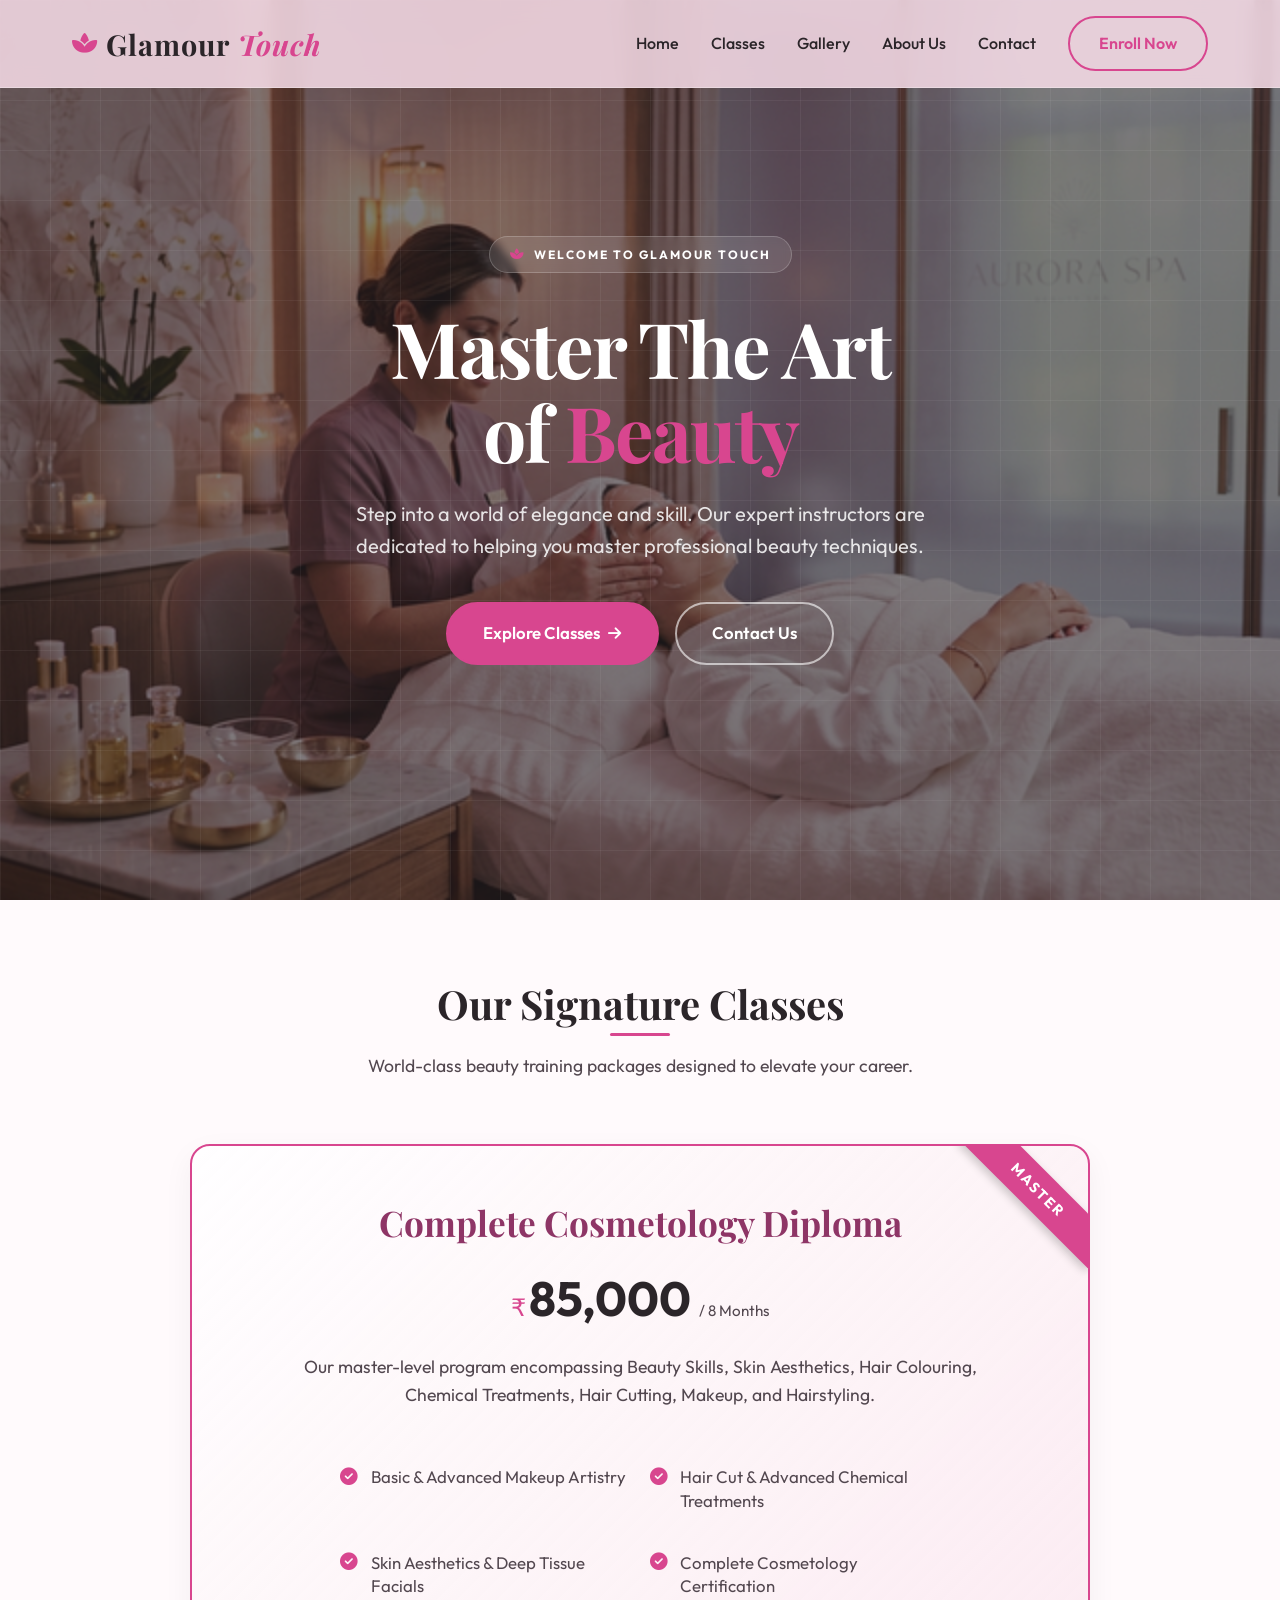
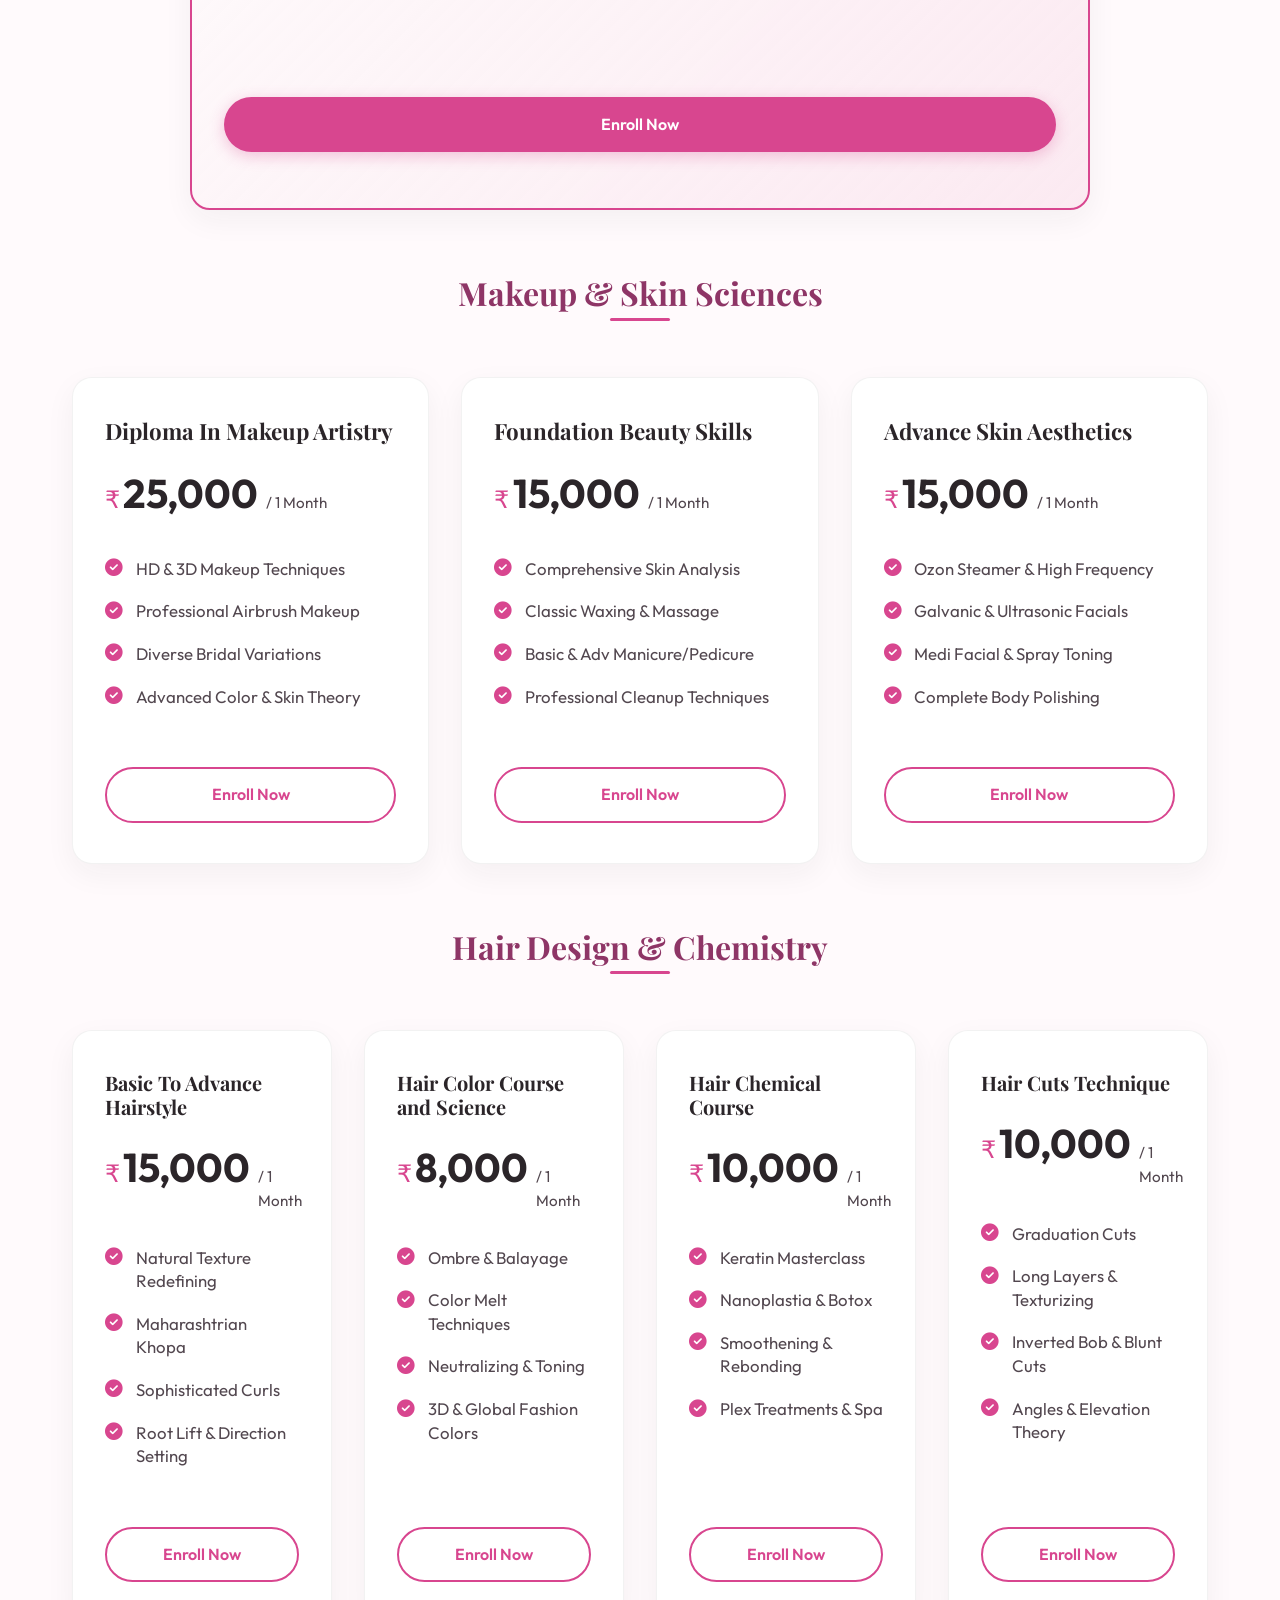
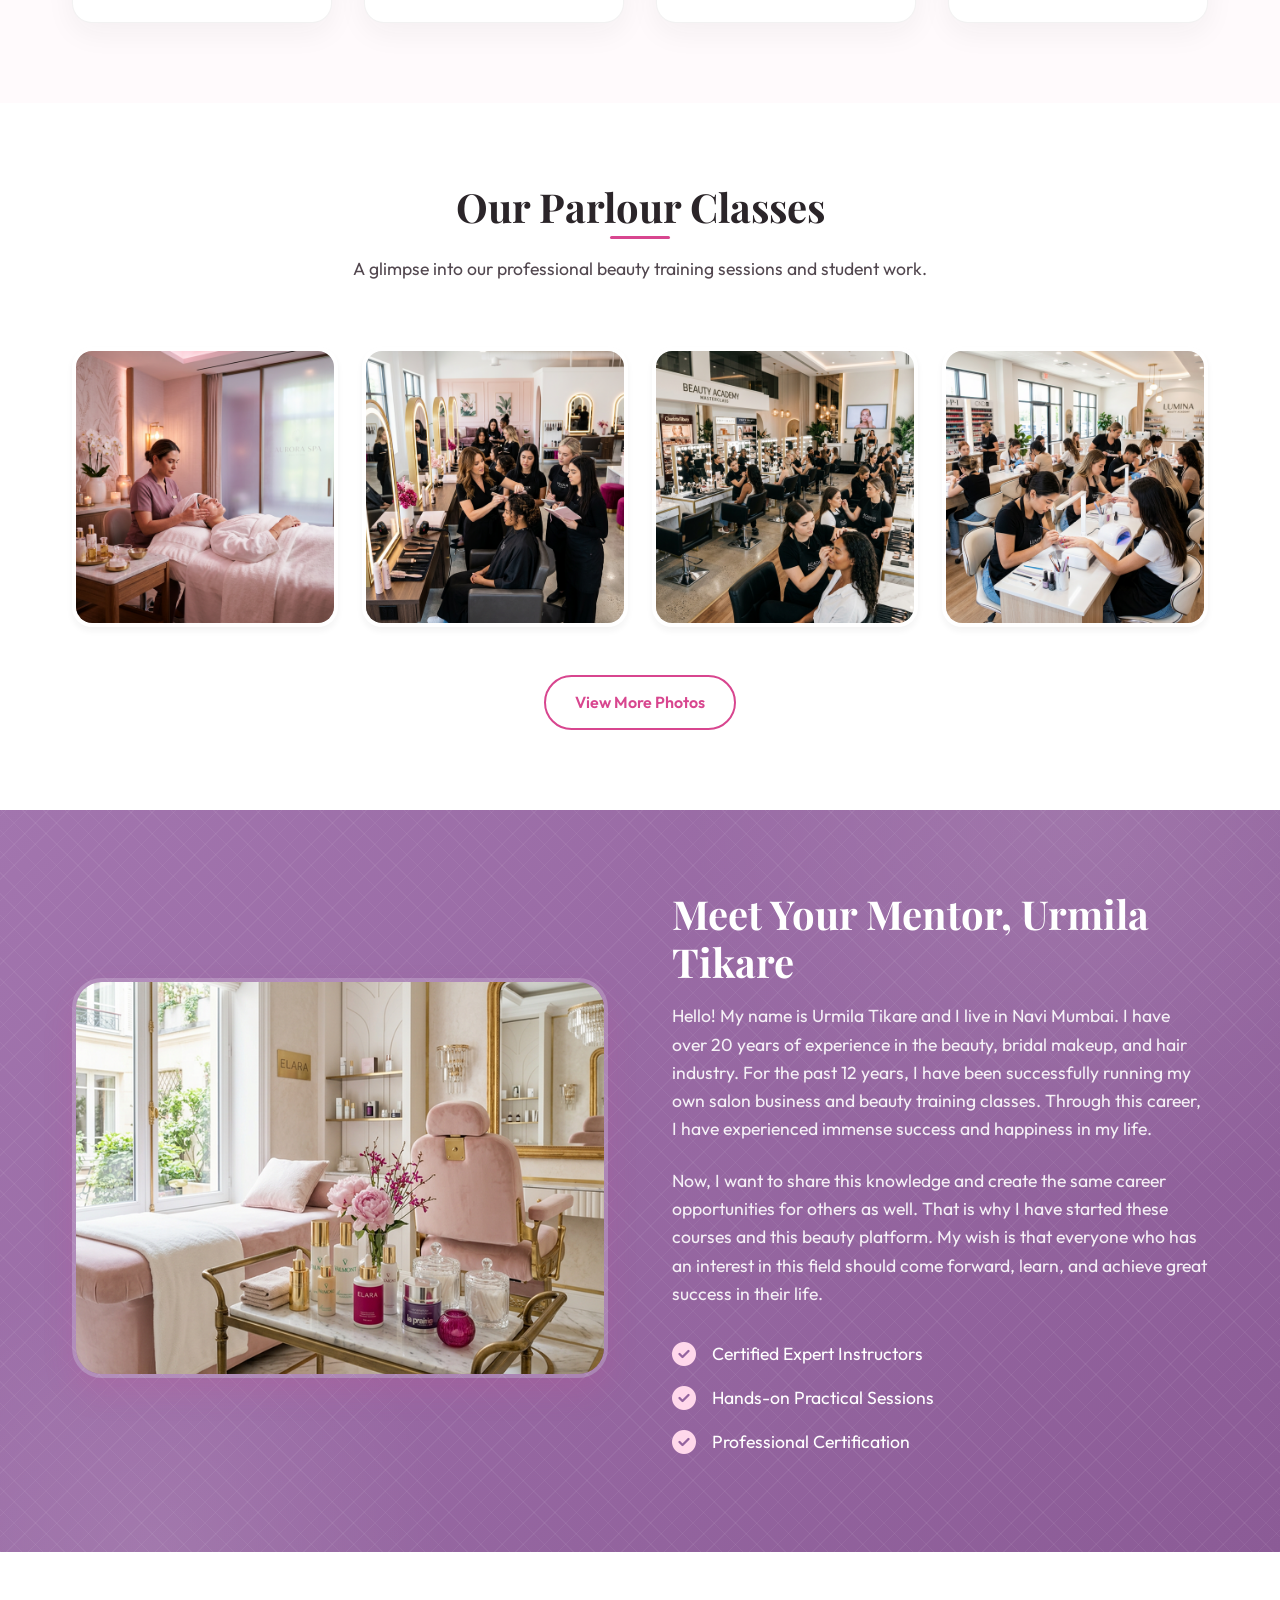
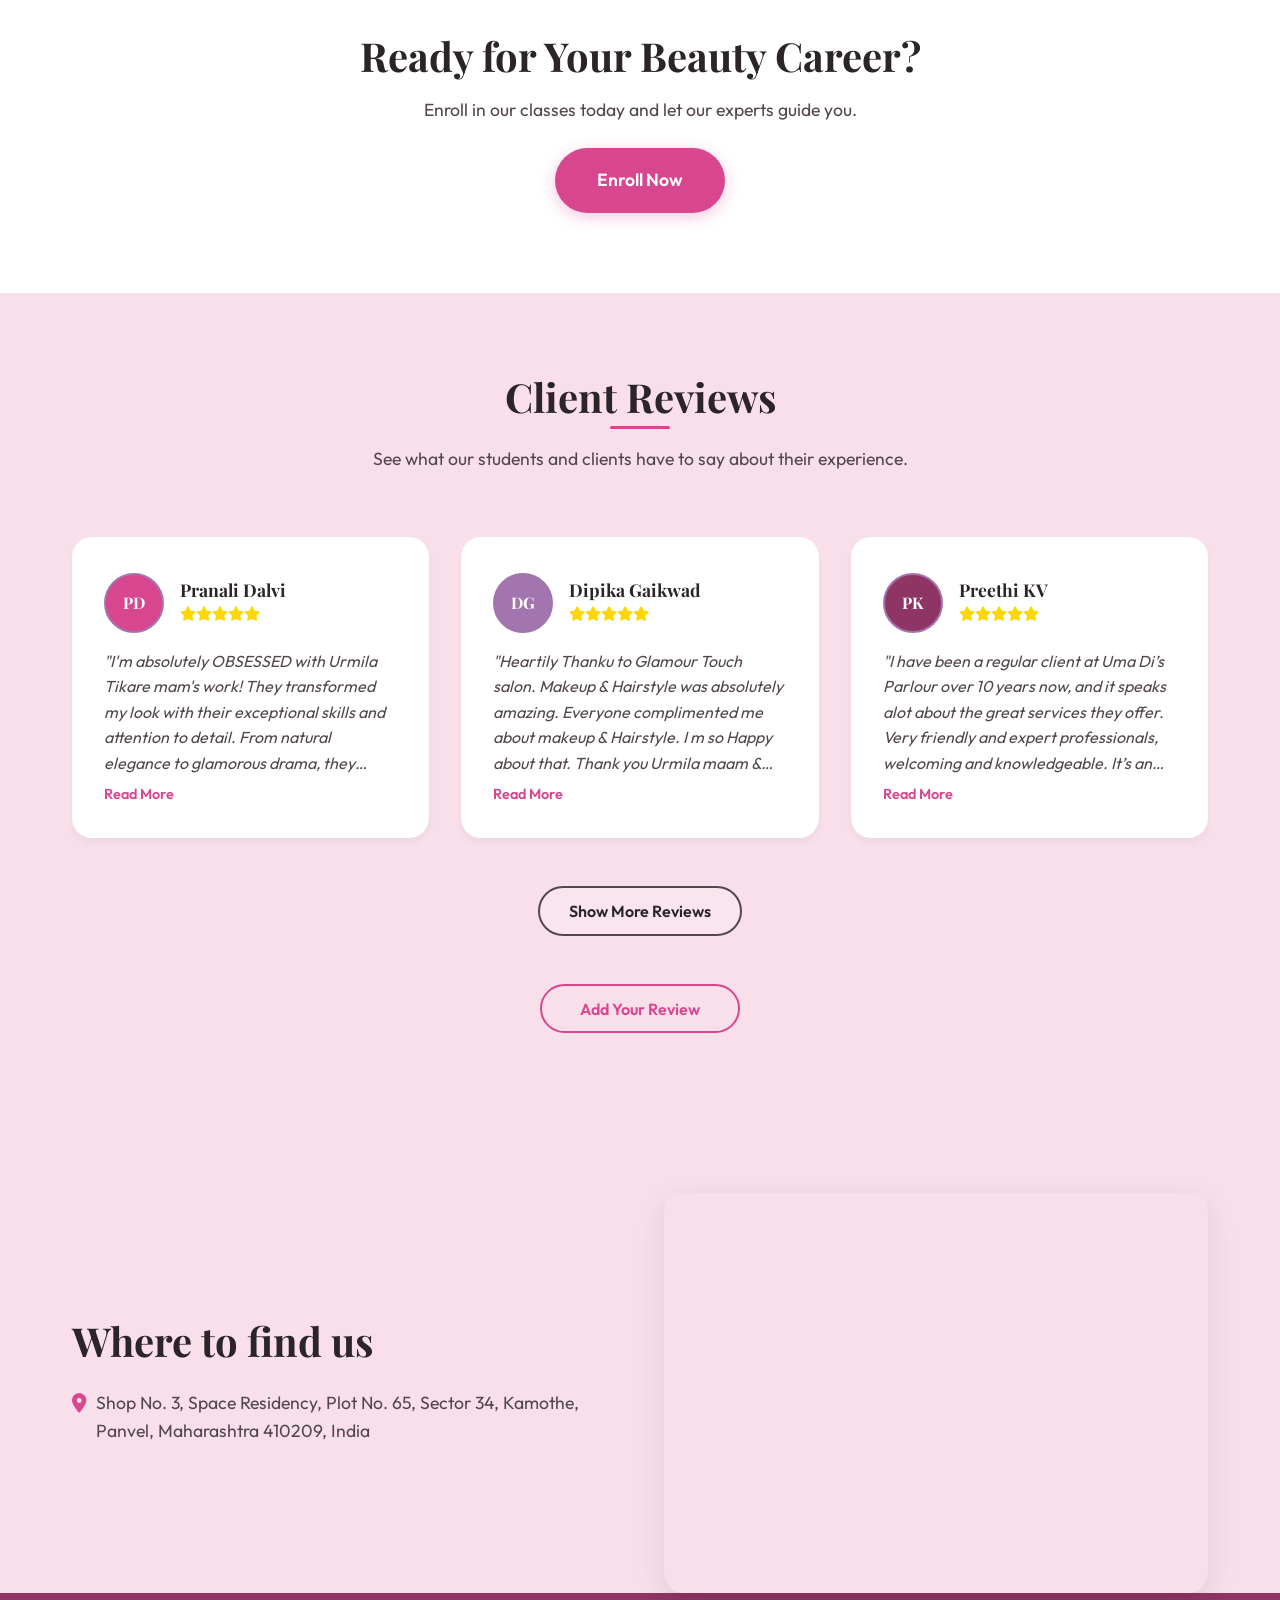
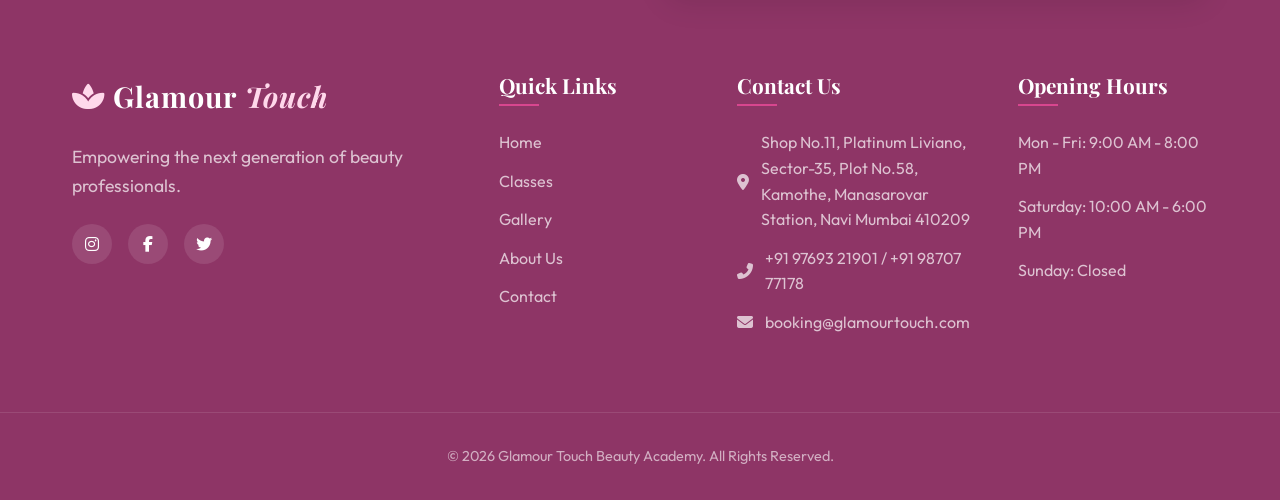
==== commit 463d1c91: "Add files via upload" ====
--- a/index.html
+++ b/index.html
@@ -23,35 +23,40 @@
                 <i class="fa-solid fa-spa" style="color: var(--accent-color); font-size: 1.4rem;"></i>Glamour
                 <span>Touch</span>
             </a>
-            <nav>
-                <ul class="nav-links">
-                    <li><a href="#home">Home</a></li>
-                    <li><a href="#services">Classes</a></li>
-                    <li><a href="#gallery">Gallery</a></li>
-                    <li><a href="#about">About Us</a></li>
-                    <li><a href="#contact">Contact</a></li>
-                </ul>
-            </nav>
-            <a href="#book" class="btn btn-outline">Enroll Now</a>
+            <button class="menu-toggle" id="mobile-menu-btn" aria-label="Toggle navigation">
+                <i class="fas fa-bars"></i>
+            </button>
+            <div class="nav-content" id="nav-content">
+                <nav>
+                    <ul class="nav-links" id="nav-links">
+                        <li><a href="#home">Home</a></li>
+                        <li><a href="#services">Classes</a></li>
+                        <li><a href="#gallery">Gallery</a></li>
+                        <li><a href="#about">About Us</a></li>
+                        <li><a href="#contact">Contact</a></li>
+                    </ul>
+                </nav>
+                <a href="#book" class="btn btn-outline nav-btn">Enroll Now</a>
+            </div>
         </div>
     </header>
 
     <main>
-        <!-- Hero Banner Section -->
-        <section id="home" class="hero banner-section">
-            <div class="container hero-content">
-                <div class="hero-text">
-                    <h1>Master the Art of <span>Beauty</span></h1>
-                    <p>Step into a world of elegance and skill. Our expert instructors are dedicated to
-                        helping you master professional beauty techniques.</p>
-                    <div class="hero-buttons">
-                        <a href="https://wa.me/919625091214?text=Hi%2C%20I%20want%20to%20enroll%20in%20a%20class!"
-                            target="_blank" class="btn btn-primary">Enroll in a Class</a>
-                        <a href="#services" class="btn btn-secondary">Explore Classes</a>
-                    </div>
-                </div>
-                <div class="hero-image">
-                    <img src="hero.png" alt="Relaxing Spa Environment" class="main-img">
+        <!-- Hero Section -->
+        <section id="home" class="hero-new">
+            <div class="hero-bg">
+                <img src="hero.png" alt="Glamour Touch Beauty Academy">
+            </div>
+            <div class="hero-grid"></div>
+            <div class="container hero-container">
+                <div class="hero-tag">
+                    <i class="fa-solid fa-spa"></i> WELCOME TO GLAMOUR TOUCH
+                </div>
+                <h1 class="hero-title">Master The Art<br>of <span class="hero-highlight">Beauty</span></h1>
+                <p class="hero-subtitle">Step into a world of elegance and skill. Our expert instructors are dedicated to helping you master professional beauty techniques.</p>
+                <div class="hero-actions">
+                    <a href="#services" class="btn-dark">Explore Classes</a>
+                    <a href="#contact" class="btn-light-outline">Contact Us</a>
                 </div>
             </div>
         </section>
@@ -74,7 +79,8 @@
                         <div class="price">
                             <span class="currency">₹</span>85,000<span class="period">/ 8 Months</span>
                         </div>
-                        <p style="margin-top: 1rem;">Our master-level program encompassing Beauty Skills, Skin Aesthetics, Hair Colouring, Chemical Treatments, Hair Cutting, Makeup, and Hairstyling.</p>
+                        <p style="margin-top: 1rem;">Our master-level program encompassing Beauty Skills, Skin
+                            Aesthetics, Hair Colouring, Chemical Treatments, Hair Cutting, Makeup, and Hairstyling.</p>
                     </div>
                     <div class="card-body">
                         <ul class="pricing-features">
@@ -85,7 +91,8 @@
                         </ul>
                     </div>
                     <div class="card-footer">
-                        <a href="https://wa.me/919625091214?text=Hi%2C%20I%20want%20to%20enroll%20in%20the%20Complete%20Cosmetology%20Diploma!%20%0A*Duration%3A*%208%20Months%20%0A*Fees%3A*%20%E2%82%B985%2C000" target="_blank" class="btn btn-primary btn-full">Enroll Now</a>
+                        <a href="https://wa.me/919625091214?text=Hi%2C%20I%20want%20to%20enroll%20in%20the%20Complete%20Cosmetology%20Diploma!%20%0A*Duration%3A*%208%20Months%20%0A*Fees%3A*%20%E2%82%B985%2C000"
+                            target="_blank" class="btn btn-primary btn-full">Enroll Now</a>
                     </div>
                 </div>
 
@@ -110,7 +117,8 @@
                             </ul>
                         </div>
                         <div class="card-footer">
-                            <a href="https://wa.me/919625091214?text=Hi%2C%20I%20want%20to%20enroll%20in%20the%20Diploma%20In%20Makeup%20Artistry!%20%0A*Duration%3A*%201%20Month%20%0A*Fees%3A*%20%E2%82%B925%2C000" target="_blank" class="btn btn-outline btn-full">Enroll Now</a>
+                            <a href="https://wa.me/919625091214?text=Hi%2C%20I%20want%20to%20enroll%20in%20the%20Diploma%20In%20Makeup%20Artistry!%20%0A*Duration%3A*%201%20Month%20%0A*Fees%3A*%20%E2%82%B925%2C000"
+                                target="_blank" class="btn btn-outline btn-full">Enroll Now</a>
                         </div>
                     </div>
 
@@ -130,7 +138,8 @@
                             </ul>
                         </div>
                         <div class="card-footer">
-                            <a href="https://wa.me/919625091214?text=Hi%2C%20I%20want%20to%20enroll%20in%20the%20Foundation%20Beauty%20Skills%20course!%20%0A*Duration%3A*%201%20Month%20%0A*Fees%3A*%20%E2%82%B915%2C000" target="_blank" class="btn btn-outline btn-full">Enroll Now</a>
+                            <a href="https://wa.me/919625091214?text=Hi%2C%20I%20want%20to%20enroll%20in%20the%20Foundation%20Beauty%20Skills%20course!%20%0A*Duration%3A*%201%20Month%20%0A*Fees%3A*%20%E2%82%B915%2C000"
+                                target="_blank" class="btn btn-outline btn-full">Enroll Now</a>
                         </div>
                     </div>
 
@@ -150,7 +159,8 @@
                             </ul>
                         </div>
                         <div class="card-footer">
-                            <a href="https://wa.me/919625091214?text=Hi%2C%20I%20want%20to%20enroll%20in%20the%20Advance%20Skin%20Aesthetics%20course!%20%0A*Duration%3A*%201%20Month%20%0A*Fees%3A*%20%E2%82%B915%2C000" target="_blank" class="btn btn-outline btn-full">Enroll Now</a>
+                            <a href="https://wa.me/919625091214?text=Hi%2C%20I%20want%20to%20enroll%20in%20the%20Advance%20Skin%20Aesthetics%20course!%20%0A*Duration%3A*%201%20Month%20%0A*Fees%3A*%20%E2%82%B915%2C000"
+                                target="_blank" class="btn btn-outline btn-full">Enroll Now</a>
                         </div>
                     </div>
                 </div>
@@ -176,13 +186,14 @@
                             </ul>
                         </div>
                         <div class="card-footer">
-                            <a href="https://wa.me/919625091214?text=Hi%2C%20I%20want%20to%20enroll%20in%20the%20Basic%20To%20Advance%20Hairstyle%20course!%20%0A*Duration%3A*%201%20Month%20%0A*Fees%3A*%20%E2%82%B915%2C000" target="_blank" class="btn btn-outline btn-full">Enroll Now</a>
+                            <a href="https://wa.me/919625091214?text=Hi%2C%20I%20want%20to%20enroll%20in%20the%20Basic%20To%20Advance%20Hairstyle%20course!%20%0A*Duration%3A*%201%20Month%20%0A*Fees%3A*%20%E2%82%B915%2C000"
+                                target="_blank" class="btn btn-outline btn-full">Enroll Now</a>
                         </div>
                     </div>
 
                     <div class="pricing-card">
                         <div class="card-header">
-                            <h3 style="font-size: 1.25rem;">Hair Color Course</h3>
+                            <h3 style="font-size: 1.25rem;">Hair Color Course and Science</h3>
                             <div class="price">
                                 <span class="currency">₹</span>8,000<span class="period">/ 1 Month</span>
                             </div>
@@ -196,7 +207,8 @@
                             </ul>
                         </div>
                         <div class="card-footer">
-                            <a href="https://wa.me/919625091214?text=Hi%2C%20I%20want%20to%20enroll%20in%20the%20Hair%20Color%20Course!%20%0A*Duration%3A*%201%20Month%20%0A*Fees%3A*%20%E2%82%B98%2C000" target="_blank" class="btn btn-outline btn-full">Enroll Now</a>
+                            <a href="https://wa.me/919625091214?text=Hi%2C%20I%20want%20to%20enroll%20in%20the%20Hair%20Color%20Course!%20%0A*Duration%3A*%201%20Month%20%0A*Fees%3A*%20%E2%82%B98%2C000"
+                                target="_blank" class="btn btn-outline btn-full">Enroll Now</a>
                         </div>
                     </div>
 
@@ -216,7 +228,8 @@
                             </ul>
                         </div>
                         <div class="card-footer">
-                            <a href="https://wa.me/919625091214?text=Hi%2C%20I%20want%20to%20enroll%20in%20the%20Hair%20Chemical%20Course!%20%0A*Duration%3A*%201%20Month%20%0A*Fees%3A*%20%E2%82%B910%2C000" target="_blank" class="btn btn-outline btn-full">Enroll Now</a>
+                            <a href="https://wa.me/919625091214?text=Hi%2C%20I%20want%20to%20enroll%20in%20the%20Hair%20Chemical%20Course!%20%0A*Duration%3A*%201%20Month%20%0A*Fees%3A*%20%E2%82%B910%2C000"
+                                target="_blank" class="btn btn-outline btn-full">Enroll Now</a>
                         </div>
                     </div>
 
@@ -236,7 +249,8 @@
                             </ul>
                         </div>
                         <div class="card-footer">
-                            <a href="https://wa.me/919625091214?text=Hi%2C%20I%20want%20to%20enroll%20in%20the%20Hair%20Cuts%20Technique%20course!%20%0A*Duration%3A*%201%20Month%20%0A*Fees%3A*%20%E2%82%B910%2C000" target="_blank" class="btn btn-outline btn-full">Enroll Now</a>
+                            <a href="https://wa.me/919625091214?text=Hi%2C%20I%20want%20to%20enroll%20in%20the%20Hair%20Cuts%20Technique%20course!%20%0A*Duration%3A*%201%20Month%20%0A*Fees%3A*%20%E2%82%B910%2C000"
+                                target="_blank" class="btn btn-outline btn-full">Enroll Now</a>
                         </div>
                     </div>
                 </div>
@@ -332,458 +346,121 @@
                 <p>See what our students and clients have to say about their experience.</p>
             </div>
 
-            <div class="scrolling-reviews-container">
-                <!-- Column 1: Scrolls Up -->
-                <div class="scrolling-column">
-                    <div class="scrolling-track track-up">
-                        <!-- Original Content -->
-                        <div class="review-card">
-                            <div class="review-header">
-                                <img src="reviewer1.png" alt="Reviewer" class="reviewer-img">
-                                <div>
-                                    <h4>Sarah Jenkins</h4>
-                                    <div class="rating">
-                                        <i class="fas fa-star"></i><i class="fas fa-star"></i><i
-                                            class="fas fa-star"></i><i class="fas fa-star"></i><i
-                                            class="fas fa-star"></i>
-                                    </div>
-                                </div>
-                            </div>
-                            <p>"The makeup masterclass completely transformed my career. The instructors are incredibly
-                                knowledgeable and supportive."</p>
-                        </div>
-                        <div class="review-card">
-                            <div class="review-header">
-                                <img src="reviewer3.png" alt="Reviewer" class="reviewer-img">
-                                <div>
-                                    <h4>Maria Rodriguez</h4>
-                                    <div class="rating">
-                                        <i class="fas fa-star"></i><i class="fas fa-star"></i><i
-                                            class="fas fa-star"></i><i class="fas fa-star"></i><i
-                                            class="fas fa-star-half-alt"></i>
-                                    </div>
-                                </div>
-                            </div>
-                            <p>"I took the advanced hair coloring class and it was fantastic. I feel so much more
-                                confident with complex techniques now."</p>
-                        </div>
-                        <div class="review-card">
-                            <div class="review-header">
-                                <div class="reviewer-img"
-                                    style="background-color: var(--accent-color); display: flex; align-items: center; justify-content: center; color: white; font-weight: bold; font-family: var(--font-heading);">
-                                    AL
-                                </div>
-                                <div>
-                                    <h4>Amanda Lee</h4>
-                                    <div class="rating">
-                                        <i class="fas fa-star"></i><i class="fas fa-star"></i><i
-                                            class="fas fa-star"></i><i class="fas fa-star"></i><i
-                                            class="fas fa-star"></i>
-                                    </div>
-                                </div>
-                            </div>
-                            <p>"I loved the cozy environment and the one-on-one attention from the instructors."</p>
-                        </div>
-
-                        <!-- Duplicated Content for Seamless Scroll -->
-                        <div class="review-card">
-                            <div class="review-header">
-                                <img src="reviewer1.png" alt="Reviewer" class="reviewer-img">
-                                <div>
-                                    <h4>Sarah Jenkins</h4>
-                                    <div class="rating">
-                                        <i class="fas fa-star"></i><i class="fas fa-star"></i><i
-                                            class="fas fa-star"></i><i class="fas fa-star"></i><i
-                                            class="fas fa-star"></i>
-                                    </div>
-                                </div>
-                            </div>
-                            <p>"The makeup masterclass completely transformed my career. The instructors are incredibly
-                                knowledgeable and supportive."</p>
-                        </div>
-                        <div class="review-card">
-                            <div class="review-header">
-                                <img src="reviewer3.png" alt="Reviewer" class="reviewer-img">
-                                <div>
-                                    <h4>Maria Rodriguez</h4>
-                                    <div class="rating">
-                                        <i class="fas fa-star"></i><i class="fas fa-star"></i><i
-                                            class="fas fa-star"></i><i class="fas fa-star"></i><i
-                                            class="fas fa-star-half-alt"></i>
-                                    </div>
-                                </div>
-                            </div>
-                            <p>"I took the advanced hair coloring class and it was fantastic. I feel so much more
-                                confident with complex techniques now."</p>
-                        </div>
-                        <div class="review-card">
-                            <div class="review-header">
-                                <div class="reviewer-img"
-                                    style="background-color: var(--accent-color); display: flex; align-items: center; justify-content: center; color: white; font-weight: bold; font-family: var(--font-heading);">
-                                    AL
-                                </div>
-                                <div>
-                                    <h4>Amanda Lee</h4>
-                                    <div class="rating">
-                                        <i class="fas fa-star"></i><i class="fas fa-star"></i><i
-                                            class="fas fa-star"></i><i class="fas fa-star"></i><i
-                                            class="fas fa-star"></i>
-                                    </div>
-                                </div>
-                            </div>
-                            <p>"I loved the cozy environment and the one-on-one attention from the instructors."</p>
-                        </div>
-                    </div>
-                </div>
-
-                <!-- Column 2: Scrolls Down -->
-                <div class="scrolling-column">
-                    <div class="scrolling-track track-down">
-                        <!-- Original Content -->
-                        <div class="review-card">
-                            <div class="review-header">
-                                <img src="reviewer2.png" alt="Reviewer" class="reviewer-img">
-                                <div>
-                                    <h4>Emily Chen</h4>
-                                    <div class="rating">
-                                        <i class="fas fa-star"></i><i class="fas fa-star"></i><i
-                                            class="fas fa-star"></i><i class="fas fa-star"></i><i
-                                            class="fas fa-star"></i>
-                                    </div>
-                                </div>
-                            </div>
-                            <p>"The best beauty academy in the city. The facilities are top-notch and the hands-on
-                                training is invaluable."</p>
-                        </div>
-                        <div class="review-card">
-                            <div class="review-header">
-                                <img src="reviewer4.png" alt="Reviewer" class="reviewer-img">
-                                <div>
-                                    <h4>Jessica Taylor</h4>
-                                    <div class="rating">
-                                        <i class="fas fa-star"></i><i class="fas fa-star"></i><i
-                                            class="fas fa-star"></i><i class="fas fa-star"></i><i
-                                            class="fas fa-star"></i>
-                                    </div>
-                                </div>
-                            </div>
-                            <p>"Highly recommend the spa and skincare modules. Very thorough curriculum and premium
-                                products used during training."</p>
-                        </div>
-                        <div class="review-card">
-                            <div class="review-header">
-                                <div class="reviewer-img"
-                                    style="background-color: var(--banner-color); display: flex; align-items: center; justify-content: center; color: white; font-weight: bold; font-family: var(--font-heading);">
-                                    NP
-                                </div>
-                                <div>
-                                    <h4>Nina Patel</h4>
-                                    <div class="rating">
-                                        <i class="fas fa-star"></i><i class="fas fa-star"></i><i
-                                            class="fas fa-star"></i><i class="fas fa-star"></i><i
-                                            class="fas fa-star"></i>
-                                    </div>
-                                </div>
-                            </div>
-                            <p>"The instructors make you feel capable and confident from day one. Best decision I made
-                                for my career."</p>
-                        </div>
-
-                        <!-- Duplicated Content for Seamless Scroll -->
-                        <div class="review-card">
-                            <div class="review-header">
-                                <img src="reviewer2.png" alt="Reviewer" class="reviewer-img">
-                                <div>
-                                    <h4>Emily Chen</h4>
-                                    <div class="rating">
-                                        <i class="fas fa-star"></i><i class="fas fa-star"></i><i
-                                            class="fas fa-star"></i><i class="fas fa-star"></i><i
-                                            class="fas fa-star"></i>
-                                    </div>
-                                </div>
-                            </div>
-                            <p>"The best beauty academy in the city. The facilities are top-notch and the hands-on
-                                training is invaluable."</p>
-                        </div>
-                        <div class="review-card">
-                            <div class="review-header">
-                                <img src="reviewer4.png" alt="Reviewer" class="reviewer-img">
-                                <div>
-                                    <h4>Jessica Taylor</h4>
-                                    <div class="rating">
-                                        <i class="fas fa-star"></i><i class="fas fa-star"></i><i
-                                            class="fas fa-star"></i><i class="fas fa-star"></i><i
-                                            class="fas fa-star"></i>
-                                    </div>
-                                </div>
-                            </div>
-                            <p>"Highly recommend the spa and skincare modules. Very thorough curriculum and premium
-                                products used during training."</p>
-                        </div>
-                        <div class="review-card">
-                            <div class="review-header">
-                                <div class="reviewer-img"
-                                    style="background-color: var(--banner-color); display: flex; align-items: center; justify-content: center; color: white; font-weight: bold; font-family: var(--font-heading);">
-                                    NP
-                                </div>
-                                <div>
-                                    <h4>Nina Patel</h4>
-                                    <div class="rating">
-                                        <i class="fas fa-star"></i><i class="fas fa-star"></i><i
-                                            class="fas fa-star"></i><i class="fas fa-star"></i><i
-                                            class="fas fa-star"></i>
-                                    </div>
-                                </div>
-                            </div>
-                            <p>"The instructors make you feel capable and confident from day one. Best decision I made
-                                for my career."</p>
-                        </div>
-                    </div>
-                </div>
-
-                <!-- Column 3: Scrolls Up -->
-                <div class="scrolling-column">
-                    <div class="scrolling-track track-up" style="animation-duration: 40s;">
-                        <!-- Original Content -->
-                        <div class="review-card">
-                            <div class="review-header">
-                                <div class="reviewer-img"
-                                    style="background-color: var(--footer-color); display: flex; align-items: center; justify-content: center; color: white; font-weight: bold; font-family: var(--font-heading);">
-                                    DK
-                                </div>
-                                <div>
-                                    <h4>Diana King</h4>
-                                    <div class="rating">
-                                        <i class="fas fa-star"></i><i class="fas fa-star"></i><i
-                                            class="fas fa-star"></i><i class="fas fa-star"></i><i
-                                            class="fas fa-star-half-alt"></i>
-                                    </div>
-                                </div>
-                            </div>
-                            <p>"I attended the weekend nail artistry class. I was able to learn new skills while still
-                                working full-time. So flexible!"</p>
-                        </div>
-                        <div class="review-card">
-                            <div class="review-header">
-                                <div class="reviewer-img"
-                                    style="background-color: var(--text-color); display: flex; align-items: center; justify-content: center; color: white; font-weight: bold; font-family: var(--font-heading);">
-                                    SW
-                                </div>
-                                <div>
-                                    <h4>Samantha White</h4>
-                                    <div class="rating">
-                                        <i class="fas fa-star"></i><i class="fas fa-star"></i><i
-                                            class="fas fa-star"></i><i class="fas fa-star"></i><i
-                                            class="fas fa-star"></i>
-                                    </div>
-                                </div>
-                            </div>
-                            <p>"This academy is beautiful and the tools provided are top of the line. Excellent value."
-                            </p>
-                        </div>
-                        <div class="review-card">
-                            <div class="review-header">
-                                <div class="reviewer-img"
-                                    style="background-color: var(--accent-color); display: flex; align-items: center; justify-content: center; color: white; font-weight: bold; font-family: var(--font-heading);">
-                                    RV
-                                </div>
-                                <div>
-                                    <h4>Rachel Vance</h4>
-                                    <div class="rating">
-                                        <i class="fas fa-star"></i><i class="fas fa-star"></i><i
-                                            class="fas fa-star"></i><i class="fas fa-star"></i><i
-                                            class="fas fa-star"></i>
-                                    </div>
-                                </div>
-                            </div>
-                            <p>"Every class was structured wonderfully. From sanitation to practical application, I
-                                learned so much."</p>
-                        </div>
-
-                        <!-- Duplicated Content for Seamless Scroll -->
-                        <div class="review-card">
-                            <div class="review-header">
-                                <div class="reviewer-img"
-                                    style="background-color: var(--footer-color); display: flex; align-items: center; justify-content: center; color: white; font-weight: bold; font-family: var(--font-heading);">
-                                    DK
-                                </div>
-                                <div>
-                                    <h4>Diana King</h4>
-                                    <div class="rating">
-                                        <i class="fas fa-star"></i><i class="fas fa-star"></i><i
-                                            class="fas fa-star"></i><i class="fas fa-star"></i><i
-                                            class="fas fa-star-half-alt"></i>
-                                    </div>
-                                </div>
-                            </div>
-                            <p>"I attended the weekend nail artistry class. I was able to learn new skills while still
-                                working full-time. So flexible!"</p>
-                        </div>
-                        <div class="review-card">
-                            <div class="review-header">
-                                <div class="reviewer-img"
-                                    style="background-color: var(--text-color); display: flex; align-items: center; justify-content: center; color: white; font-weight: bold; font-family: var(--font-heading);">
-                                    SW
-                                </div>
-                                <div>
-                                    <h4>Samantha White</h4>
-                                    <div class="rating">
-                                        <i class="fas fa-star"></i><i class="fas fa-star"></i><i
-                                            class="fas fa-star"></i><i class="fas fa-star"></i><i
-                                            class="fas fa-star"></i>
-                                    </div>
-                                </div>
-                            </div>
-                            <p>"This academy is beautiful and the tools provided are top of the line. Excellent value."
-                            </p>
-                        </div>
-                        <div class="review-card">
-                            <div class="review-header">
-                                <div class="reviewer-img"
-                                    style="background-color: var(--accent-color); display: flex; align-items: center; justify-content: center; color: white; font-weight: bold; font-family: var(--font-heading);">
-                                    RV
-                                </div>
-                                <div>
-                                    <h4>Rachel Vance</h4>
-                                    <div class="rating">
-                                        <i class="fas fa-star"></i><i class="fas fa-star"></i><i
-                                            class="fas fa-star"></i><i class="fas fa-star"></i><i
-                                            class="fas fa-star"></i>
-                                    </div>
-                                </div>
-                            </div>
-                            <p>"Every class was structured wonderfully. From sanitation to practical application, I
-                                learned so much."</p>
-                        </div>
-                    </div>
-                </div>
-
-                <!-- Column 4: Scrolls Down -->
-                <div class="scrolling-column">
-                    <div class="scrolling-track track-down" style="animation-duration: 45s;">
-                        <!-- Original Content -->
-                        <div class="review-card">
-                            <div class="review-header">
-                                <div class="reviewer-img"
-                                    style="background-color: var(--banner-color); display: flex; align-items: center; justify-content: center; color: white; font-weight: bold; font-family: var(--font-heading);">
-                                    MT
-                                </div>
-                                <div>
-                                    <h4>Michelle Thomas</h4>
-                                    <div class="rating">
-                                        <i class="fas fa-star"></i><i class="fas fa-star"></i><i
-                                            class="fas fa-star"></i><i class="fas fa-star"></i><i
-                                            class="fas fa-star"></i>
-                                    </div>
-                                </div>
-                            </div>
-                            <p>"Graduating from Glamour Touch opened so many doors for me. I immediately got hired at a
-                                top salon!"</p>
-                        </div>
-                        <div class="review-card">
-                            <div class="review-header">
-                                <div class="reviewer-img"
-                                    style="background-color: var(--accent-hover); display: flex; align-items: center; justify-content: center; color: white; font-weight: bold; font-family: var(--font-heading);">
-                                    CH
-                                </div>
-                                <div>
-                                    <h4>Chloe Hart</h4>
-                                    <div class="rating">
-                                        <i class="fas fa-star"></i><i class="fas fa-star"></i><i
-                                            class="fas fa-star"></i><i class="fas fa-star"></i><i
-                                            class="fas fa-star"></i>
-                                    </div>
-                                </div>
-                            </div>
-                            <p>"If you are thinking about starting a beauty career, this is the place to be. Phenomenal
-                                teachers."</p>
-                        </div>
-                        <div class="review-card">
-                            <div class="review-header">
-                                <div class="reviewer-img"
-                                    style="background-color: var(--footer-color); display: flex; align-items: center; justify-content: center; color: white; font-weight: bold; font-family: var(--font-heading);">
-                                    LB
-                                </div>
-                                <div>
-                                    <h4>Lisa Brown</h4>
-                                    <div class="rating">
-                                        <i class="fas fa-star"></i><i class="fas fa-star"></i><i
-                                            class="fas fa-star"></i><i class="fas fa-star"></i><i
-                                            class="fas fa-star-half-alt"></i>
-                                    </div>
-                                </div>
-                            </div>
-                            <p>"The bridal makeup course was challenging but extremely rewarding. I'm now taking on my
-                                own clients."</p>
-                        </div>
-
-                        <!-- Duplicated Content for Seamless Scroll -->
-                        <div class="review-card">
-                            <div class="review-header">
-                                <div class="reviewer-img"
-                                    style="background-color: var(--banner-color); display: flex; align-items: center; justify-content: center; color: white; font-weight: bold; font-family: var(--font-heading);">
-                                    MT
-                                </div>
-                                <div>
-                                    <h4>Michelle Thomas</h4>
-                                    <div class="rating">
-                                        <i class="fas fa-star"></i><i class="fas fa-star"></i><i
-                                            class="fas fa-star"></i><i class="fas fa-star"></i><i
-                                            class="fas fa-star"></i>
-                                    </div>
-                                </div>
-                            </div>
-                            <p>"Graduating from Glamour Touch opened so many doors for me. I immediately got hired at a
-                                top salon!"</p>
-                        </div>
-                        <div class="review-card">
-                            <div class="review-header">
-                                <div class="reviewer-img"
-                                    style="background-color: var(--accent-hover); display: flex; align-items: center; justify-content: center; color: white; font-weight: bold; font-family: var(--font-heading);">
-                                    CH
-                                </div>
-                                <div>
-                                    <h4>Chloe Hart</h4>
-                                    <div class="rating">
-                                        <i class="fas fa-star"></i><i class="fas fa-star"></i><i
-                                            class="fas fa-star"></i><i class="fas fa-star"></i><i
-                                            class="fas fa-star"></i>
-                                    </div>
-                                </div>
-                            </div>
-                            <p>"If you are thinking about starting a beauty career, this is the place to be. Phenomenal
-                                teachers."</p>
-                        </div>
-                        <div class="review-card">
-                            <div class="review-header">
-                                <div class="reviewer-img"
-                                    style="background-color: var(--footer-color); display: flex; align-items: center; justify-content: center; color: white; font-weight: bold; font-family: var(--font-heading);">
-                                    LB
-                                </div>
-                                <div>
-                                    <h4>Lisa Brown</h4>
-                                    <div class="rating">
-                                        <i class="fas fa-star"></i><i class="fas fa-star"></i><i
-                                            class="fas fa-star"></i><i class="fas fa-star"></i><i
-                                            class="fas fa-star-half-alt"></i>
-                                    </div>
-                                </div>
-                            </div>
-                            <p>"The bridal makeup course was challenging but extremely rewarding. I'm now taking on my
-                                own clients."</p>
-                        </div>
-                    </div>
-                </div>
-            </div>
-
-            <div class="reviews-cta" style="text-align: center; margin-top: 3rem;">
-                <a href="#" class="btn btn-outline" style="min-width: 200px;">Add Your Review</a>
+            <div class="reviews-grid" id="reviews-grid">
+                <!-- Original Content -->
+                <div class="review-card">
+                    <div class="review-header">
+                        <div class="reviewer-img fallback-avatar" style="background-color: var(--accent-color); display: flex; align-items: center; justify-content: center; color: white; font-weight: bold; font-family: var(--font-heading);">PD</div>
+                        <div>
+                            <h4>Pranali Dalvi</h4>
+                            <div class="rating">
+                                <i class="fas fa-star"></i><i class="fas fa-star"></i><i
+                                    class="fas fa-star"></i><i class="fas fa-star"></i><i
+                                    class="fas fa-star"></i>
+                            </div>
+                        </div>
+                    </div>
+                    <p class="review-text-content">"I'm absolutely OBSESSED with Urmila Tikare mam's work! They transformed my look with their exceptional skills and attention to detail. From natural elegance to glamorous drama, they nailed every look I asked for.❤🥰✨<br><br>Their professionalism, communication, and creativity are top-notch. They listened to my ideas and brought their own expertise to the table, resulting in a stunning final look that exceeded my expectations.😍😍<br><br>If you're looking for a reliable, talented, and sweet makeup artist, look no further! Urmila Tikare Mam is THE one. Can't wait to work with them again! 💄💕"</p>
+                </div>
+                <!-- Card 2 -->
+                <div class="review-card">
+                    <div class="review-header">
+                        <div class="reviewer-img fallback-avatar" style="background-color: var(--banner-color); display: flex; align-items: center; justify-content: center; color: white; font-weight: bold; font-family: var(--font-heading);">DG</div>
+                        <div>
+                            <h4>Dipika Gaikwad</h4>
+                            <div class="rating">
+                                <i class="fas fa-star"></i><i class="fas fa-star"></i><i
+                                    class="fas fa-star"></i><i class="fas fa-star"></i><i
+                                    class="fas fa-star"></i>
+                            </div>
+                        </div>
+                    </div>
+                    <p class="review-text-content">"Heartily Thanku to Glamour Touch salon. Makeup & Hairstyle was absolutely amazing. Everyone complimented me about makeup & Hairstyle. I m so Happy about that. Thank you Urmila maam & Sanskriti Di😊"</p>
+                </div>
+                <!-- Card 3 -->
+                <div class="review-card">
+                    <div class="review-header">
+                        <div class="reviewer-img fallback-avatar" style="background-color: var(--footer-color); display: flex; align-items: center; justify-content: center; color: white; font-weight: bold; font-family: var(--font-heading);">PK</div>
+                        <div>
+                            <h4>Preethi KV</h4>
+                            <div class="rating">
+                                <i class="fas fa-star"></i><i class="fas fa-star"></i><i
+                                    class="fas fa-star"></i><i class="fas fa-star"></i><i
+                                    class="fas fa-star"></i>
+                            </div>
+                        </div>
+                    </div>
+                    <p class="review-text-content">"I have been a regular client at Uma Di’s Parlour over 10 years now, and it speaks alot about the great services they offer. Very friendly and expert professionals, welcoming and knowledgeable. It’s an ease to have a parlour just right next door! Must try services! Deepika, Pranali, Komal are great in the services they offer and Uma Di, is the owner and herself quite a professional in everything she does. It feels like family to visit here."</p>
+                </div>
+                
+                <!-- Hidden Reviews for Show More -->
+                <div class="review-card hidden-review">
+                    <div class="review-header">
+                        <div class="reviewer-img fallback-avatar" style="background-color: var(--text-color); display: flex; align-items: center; justify-content: center; color: white; font-weight: bold; font-family: var(--font-heading);">KP</div>
+                        <div>
+                            <h4>Kalpana Prasad</h4>
+                            <div class="rating">
+                                <i class="fas fa-star"></i><i class="fas fa-star"></i><i
+                                    class="fas fa-star"></i><i class="fas fa-star"></i><i
+                                    class="fas fa-star"></i>
+                            </div>
+                        </div>
+                    </div>
+                    <p class="review-text-content">"Extraordinary makeup and hair style that builds great confidence when I go for a stage performance. It couldn't have been possible without you Urmila jee. You are a great Artist who has the power to give a Divine Look. Always loved your work 😍😍❣️❣️"</p>
+                </div>
+            </div>
+
+            <div style="text-align: center; margin-top: 1rem; margin-bottom: 2rem;">
+                <button id="show-more-reviews-btn" class="btn btn-secondary" style="color: var(--text-color); border-color: var(--text-light);">Show More Reviews</button>
+            </div>
+
+            <div class="reviews-cta" id="review-cta-container" style="text-align: center; margin-top: 3rem;">
+                <button id="add-review-btn" class="btn btn-outline" style="min-width: 200px; cursor: pointer;">Add Your Review</button>
+                <div id="review-input-container" style="display: none; max-width: 600px; margin: 0 auto; width: 100%; text-align: left; background: var(--white); padding: 2.5rem; border-radius: 12px; box-shadow: 0 10px 30px rgba(0,0,0,0.1);">
+                    <h3 style="margin-bottom: 1.5rem; color: var(--text-color); font-family: var(--font-heading); font-size: 1.5rem; text-align: center;">Write a Review</h3>
+                    <div style="margin-bottom: 1.2rem;">
+                        <label for="review-name" style="display: block; margin-bottom: 0.5rem; color: var(--text-color); font-weight: 500;">Your Name</label>
+                        <input type="text" id="review-name" class="review-input-field" placeholder="Enter your full name" style="width: 100%; box-sizing: border-box; padding: 0.8rem 1rem; border: 1px solid #ddd; border-radius: 6px; font-family: var(--font-body); background: var(--bg-color);">
+                    </div>
+                    <div style="margin-bottom: 1.5rem;">
+                        <label style="display: block; margin-bottom: 0.5rem; color: var(--text-color); font-weight: 500;">Rating</label>
+                        <div class="rating-select" id="rating-select" style="color: #ddd; font-size: 1.8rem; cursor: pointer; display: flex; gap: 0.2rem;">
+                            <i class="fas fa-star" data-value="1"></i>
+                            <i class="fas fa-star" data-value="2"></i>
+                            <i class="fas fa-star" data-value="3"></i>
+                            <i class="fas fa-star" data-value="4"></i>
+                            <i class="fas fa-star" data-value="5"></i>
+                        </div>
+                    </div>
+                    <div style="margin-bottom: 1.5rem;">
+                        <label for="review-text" style="display: block; margin-bottom: 0.5rem; color: var(--text-color); font-weight: 500;">Your Review</label>
+                        <textarea id="review-text" class="review-input-field" placeholder="Share your experience with us..." style="width: 100%; box-sizing: border-box; min-height: 120px; resize: vertical; padding: 1rem; border: 1px solid #ddd; border-radius: 6px; font-family: var(--font-body); background: var(--bg-color);"></textarea>
+                    </div>
+                    <button id="submit-review-btn" class="btn btn-dark" style="width: 100%; padding: 1rem;">Submit Review</button>
+                    <button id="cancel-review-btn" class="btn" style="width: 100%; padding: 1rem; margin-top: 1rem; background: transparent; color: var(--text-light); border: none; cursor: pointer;">Cancel</button>
+                </div>
             </div>
         </div>
     </section>
 
+    <!-- Map Section -->
+    <section class="map-section section" style="padding-bottom: 0;">
+        <div class="container map-container">
+            <div class="map-text">
+                <h2 style="font-family: var(--font-heading); font-size: 2.5rem; margin-bottom: 1.5rem; color: var(--text-color);">Where to find us</h2>
+                <p style="font-size: 1.1rem; color: var(--text-light); line-height: 1.6; display: flex; align-items: flex-start; gap: 10px;">
+                    <i class="fas fa-map-marker-alt" style="color: var(--accent-color); margin-top: 5px; font-size: 1.2rem;"></i>
+                    <span>Shop No. 3, Space Residency, Plot No. 65, Sector 34, Kamothe, Panvel, Maharashtra 410209, India</span>
+                </p>
+            </div>
+            <div class="map-embed" style="box-shadow: 0 10px 30px rgba(0,0,0,0.1); border-radius: 20px; overflow: hidden; height: 400px; position: relative; z-index: 10;">
+                <iframe src="https://www.google.com/maps/embed?pb=!1m18!1m12!1m3!1d3771.962664018628!2d73.08252608572678!3d19.021366807732758!2m3!1f0!2f0!3f0!3m2!1i1024!2i768!4f13.1!3m3!1m2!1s0x3be7c278868196e9%3A0xbf7c28623aaf929c!2sGlamour%20Touch%20Beauty%20Salon%20%26%20Academy!5e0!3m2!1sen!2sus!4v1773496052199!5m2!1sen!2sus" width="100%" height="100%" style="border:0;" allowfullscreen="" loading="lazy" referrerpolicy="no-referrer-when-downgrade"></iframe>
+            </div>
+        </div>
+    </section>
+
     <!-- Footer Section -->
-    <footer id="contact" class="footer">
+    <footer id="contact" class="footer" style="padding-top: 5rem;">
         <div class="container footer-container">
             <div class="footer-brand">
                 <a href="#" class="logo footer-logo" style="display: inline-flex; align-items: center; gap: 8px;">
@@ -830,6 +507,187 @@
             <p>&copy; 2026 Glamour Touch Beauty Academy. All Rights Reserved.</p>
         </div>
     </footer>
+
+    <script>
+        // Hamburger Menu Logic
+        const mobileMenuBtn = document.getElementById('mobile-menu-btn');
+        const navContent = document.getElementById('nav-content');
+        if (mobileMenuBtn && navContent) {
+            mobileMenuBtn.addEventListener('click', function() {
+                navContent.classList.toggle('active');
+                const icon = this.querySelector('i');
+                if (navContent.classList.contains('active')) {
+                    icon.classList.remove('fa-bars');
+                    icon.classList.add('fa-times');
+                } else {
+                    icon.classList.remove('fa-times');
+                    icon.classList.add('fa-bars');
+                }
+            });
+            // Close menu when clicking a link
+            navContent.querySelectorAll('a').forEach(link => {
+                link.addEventListener('click', () => {
+                    navContent.classList.remove('active');
+                    mobileMenuBtn.querySelector('i').className = 'fas fa-bars';
+                });
+            });
+        }
+
+        // Read More Logic for Reviews
+        function checkReadMore(p) {
+            setTimeout(() => {
+                if (p.scrollHeight > p.clientHeight) {
+                    const btn = document.createElement('button');
+                    btn.className = 'read-more-btn';
+                    btn.innerText = 'Read More';
+                    btn.addEventListener('click', function(e) {
+                        e.preventDefault();
+                        if (p.classList.contains('expanded')) {
+                            p.classList.remove('expanded');
+                            btn.innerText = 'Read More';
+                        } else {
+                            p.classList.add('expanded');
+                            btn.innerText = 'Read Less';
+                        }
+                    });
+                    p.parentNode.insertBefore(btn, p.nextSibling);
+                }
+            }, 100);
+        }
+        
+        document.querySelectorAll('.review-text-content').forEach(p => {
+            checkReadMore(p);
+        });
+
+        // Show More Behavior
+        document.getElementById('show-more-reviews-btn').addEventListener('click', function() {
+            const grid = document.getElementById('reviews-grid');
+            if (grid.classList.contains('active')) {
+                grid.classList.remove('active');
+                this.innerText = 'Show More Reviews';
+            } else {
+                 grid.classList.add('active');
+                 // Wait a split second to let height calculate before smoothly animating down
+                 setTimeout(() => grid.classList.add('show-more-reviews'), 10);
+                 this.innerText = 'Show Less Reviews';
+            }
+        });
+
+        // Review Form Logic
+        let selectedRating = 0;
+        const stars = document.querySelectorAll('#rating-select .fa-star');
+        
+        stars.forEach(star => {
+            star.addEventListener('click', function() {
+                selectedRating = parseInt(this.getAttribute('data-value'));
+                stars.forEach(s => s.style.color = '#ddd'); // reset all
+                for(let i=0; i<selectedRating; i++) {
+                    stars[i].style.color = '#FFD700';
+                }
+            });
+            // Optional hover effect
+            star.addEventListener('mouseenter', function() {
+                const hoverVal = parseInt(this.getAttribute('data-value'));
+                stars.forEach(s => s.style.color = '#ddd');
+                for(let i=0; i<hoverVal; i++) {
+                    stars[i].style.color = '#FFD700';
+                }
+            });
+            star.addEventListener('mouseleave', function() {
+                stars.forEach(s => s.style.color = '#ddd');
+                for(let i=0; i<selectedRating; i++) {
+                    stars[i].style.color = '#FFD700';
+                }
+            });
+        });
+
+        // Add Review UI Reveal
+        document.getElementById('add-review-btn').addEventListener('click', function(e) {
+            e.preventDefault();
+            this.style.display = 'none';
+            document.getElementById('review-input-container').style.display = 'block';
+            document.getElementById('review-name').focus();
+        });
+
+        // Cancel Review
+        document.getElementById('cancel-review-btn').addEventListener('click', function(e) {
+            e.preventDefault();
+            document.getElementById('review-input-container').style.display = 'none';
+            document.getElementById('add-review-btn').style.display = 'inline-block';
+            // Reset fields
+            document.getElementById('review-name').value = '';
+            document.getElementById('review-text').value = '';
+            selectedRating = 0;
+            stars.forEach(s => s.style.color = '#ddd');
+        });
+
+        // Review Submission Logic
+        function submitReview() {
+            const nameInput = document.getElementById('review-name').value.trim();
+            const textInput = document.getElementById('review-text').value.trim();
+            
+            if(!textInput || !nameInput || selectedRating === 0) {
+                alert("Please fill in your name, select a rating (1-5), and write a review.");
+                return;
+            }
+
+            const newCard = document.createElement('div');
+            newCard.className = 'review-card';
+            newCard.style.animation = 'fadeIn 0.5s ease-in-out';
+            
+            // Generate initials
+            let initials = "NW";
+            const nameParts = nameInput.split(' ');
+            if (nameParts.length >= 2 && nameParts[0].length > 0 && nameParts[1].length > 0) {
+                initials = (nameParts[0][0] + nameParts[1][0]).toUpperCase();
+            } else if (nameParts.length === 1 && nameParts[0].length > 0) {
+                initials = nameParts[0][0].toUpperCase();
+            }
+            
+            // Generate stars HTML
+            let starsHTML = '';
+            for(let i=0; i<5; i++) {
+                if(i < selectedRating) {
+                    starsHTML += '<i class="fas fa-star" style="color: #FFD700;"></i>';
+                } else {
+                    starsHTML += '<i class="fas fa-star" style="color: #ddd;"></i>'; // Empty star fallback
+                }
+            }
+            
+            newCard.innerHTML = `
+                <div class="review-header">
+                    <div class="reviewer-img fallback-avatar" style="background-color: var(--accent-color); display: flex; align-items: center; justify-content: center; color: white; font-weight: bold; font-family: var(--font-heading);">
+                        ${initials}
+                    </div>
+                    <div>
+                        <h4>${nameInput}</h4>
+                        <div class="rating" style="display:flex; gap:0.1rem;">
+                            ${starsHTML}
+                        </div>
+                    </div>
+                </div>
+                <p class="review-text-content">"${textInput}"</p>
+            `;
+            
+            document.getElementById('reviews-grid').prepend(newCard);
+            checkReadMore(newCard.querySelector('.review-text-content'));
+            
+            // Reset state
+            document.getElementById('review-name').value = '';
+            document.getElementById('review-text').value = '';
+            selectedRating = 0;
+            stars.forEach(s => s.style.color = '#ddd');
+            
+            document.getElementById('review-input-container').style.display = 'none';
+            document.getElementById('add-review-btn').style.display = 'inline-block';
+        }
+
+        // Add Review Button click
+        document.getElementById('submit-review-btn').addEventListener('click', function(e) {
+            e.preventDefault();
+            submitReview();
+        });
+    </script>
 </body>
 
 </html>
--- a/style.css
+++ b/style.css
@@ -235,6 +235,56 @@
     width: 100%;
 }
 
+.nav-content {
+    display: flex;
+    align-items: center;
+    gap: 2rem;
+}
+
+.menu-toggle {
+    display: none;
+    background: none;
+    border: none;
+    font-size: 1.8rem;
+    color: var(--text-color);
+    cursor: pointer;
+}
+
+/* Reviews Read More */
+.review-text-content {
+    display: -webkit-box;
+    -webkit-line-clamp: 5;
+    line-clamp: 5;
+    -webkit-box-orient: vertical;
+    overflow: hidden;
+    transition: all 0.3s ease;
+}
+
+.review-text-content.expanded {
+    -webkit-line-clamp: unset;
+    line-clamp: unset;
+}
+
+.read-more-btn {
+    background: none;
+    border: none;
+    color: var(--accent-color);
+    cursor: pointer;
+    font-weight: 600;
+    padding: 0;
+    margin-top: 8px;
+    font-size: 0.9rem;
+    font-family: var(--font-body);
+}
+
+/* Map Section */
+.map-container {
+    display: grid;
+    grid-template-columns: 1fr 1fr;
+    gap: 3rem;
+    align-items: center;
+}
+
 /* Banner/Hero Section */
 .banner-section {
     background: 
@@ -269,55 +319,195 @@
     left: -150px;
 }
 
-.hero {
+.hero-new {
+    position: relative;
     min-height: 100vh;
     display: flex;
     align-items: center;
+    justify-content: center;
+    overflow: hidden;
+    background-color: var(--text-color);
     padding-top: 5rem;
-}
-
-.hero-content {
-    display: grid;
-    grid-template-columns: 1fr 1fr;
-    gap: 4rem;
-    align-items: center;
+    padding-bottom: 5rem;
+}
+
+.hero-bg {
+    position: absolute;
+    top: 0;
+    left: 0;
+    width: 100%;
+    height: 100%;
+    z-index: 1;
+}
+
+.hero-bg img {
+    width: 100%;
+    height: 100%;
+    object-fit: cover;
+    opacity: 0.4;
+}
+
+.hero-grid {
+    position: absolute;
+    top: 0;
+    left: 0;
+    width: 100%;
+    height: 100%;
+    z-index: 2;
+    background-image: 
+        linear-gradient(rgba(255, 255, 255, 0.05) 1px, transparent 1px),
+        linear-gradient(90deg, rgba(255, 255, 255, 0.05) 1px, transparent 1px);
+    background-size: 50px 50px;
+}
+
+.hero-new .hero-container {
     position: relative;
     z-index: 10;
-}
-
-.hero-text h1 {
-    font-size: 4rem;
-    color: var(--white);
+    text-align: center;
+    max-width: 800px;
+    display: flex;
+    flex-direction: column;
+    align-items: center;
+}
+
+.hero-tag {
+    display: inline-flex;
+    align-items: center;
+    gap: 0.5rem;
+    padding: 0.5rem 1.25rem;
+    border-radius: 50px;
+    background-color: rgba(255, 255, 255, 0.1);
+    border: 1px solid rgba(255, 255, 255, 0.2);
+    backdrop-filter: blur(4px);
+    -webkit-backdrop-filter: blur(4px);
+    font-size: 0.75rem;
+    font-weight: 700;
+    text-transform: uppercase;
+    letter-spacing: 2px;
+    color: var(--white);
+    margin-bottom: 2rem;
+    font-family: var(--font-body);
+}
+
+.hero-tag i {
+    color: var(--accent-color);
+}
+
+.hero-title {
+    font-size: 4.8rem;
+    font-weight: 700;
+    line-height: 1.1;
+    color: var(--white); 
     margin-bottom: 1.5rem;
-}
-
-.hero-text h1 span {
-    color: #ffd8eb;
-    /* Lightened version of bg color for contrast */
-    font-style: italic;
-}
-
-.hero-text p {
-    color: rgba(255, 255, 255, 0.9);
+    letter-spacing: -2px;
+    font-family: var(--font-heading);
+}
+
+.hero-title .hero-highlight {
+    color: var(--accent-color);
+    font-style: normal;
+}
+
+.hero-subtitle {
     font-size: 1.25rem;
-    margin-bottom: 2.5rem;
-}
-
-.hero-buttons {
-    display: flex;
+    color: rgba(255, 255, 255, 0.85); 
+    max-width: 650px;
+    margin: 0 auto 2.5rem;
+    line-height: 1.6;
+    font-family: var(--font-body);
+}
+
+.hero-actions {
+    display: flex;
+    align-items: center;
+    justify-content: center;
     gap: 1rem;
-}
-
-.main-img {
+    flex-wrap: wrap;
+}
+
+.btn-dark {
+    display: inline-flex;
+    align-items: center;
+    justify-content: center;
+    background-color: var(--accent-color); 
+    color: var(--white);
+    padding: 1rem 2.2rem;
+    font-size: 1.05rem;
+    font-weight: 600;
+    border-radius: 50px;
+    transition: all 0.3s ease;
+    font-family: var(--font-body);
+    border: 2px solid var(--accent-color);
+}
+
+.btn-dark:hover {
+    background-color: var(--accent-hover);
+    border-color: var(--accent-hover);
+    color: var(--white);
+    transform: translateY(-2px);
+    box-shadow: 0 10px 20px rgba(216, 70, 143, 0.3);
+}
+
+.btn-dark::after {
+    content: "\f061";
+    font-family: "Font Awesome 6 Free";
+    font-weight: 900;
+    margin-left: 0.5rem;
+    font-size: 0.9em;
+}
+
+.btn-light-outline {
+    display: inline-flex;
+    align-items: center;
+    justify-content: center;
+    background-color: transparent;
+    color: var(--white);
+    border: 2px solid rgba(255, 255, 255, 0.6);
+    padding: 1rem 2.2rem;
+    font-size: 1.05rem;
+    font-weight: 600;
+    border-radius: 50px;
+    transition: all 0.3s ease;
+    font-family: var(--font-body);
+}
+
+.btn-light-outline:hover {
+    background-color: var(--white);
+    border-color: var(--white);
+    color: var(--text-color);
+    transform: translateY(-2px);
+}
+
+/* Review Input Field */
+.review-input-field {
     width: 100%;
-    max-height: 500px;
-    object-fit: cover;
-    border-radius: 30px;
-    box-shadow: var(--shadow-lg);
-}
-
-.main-img:hover {
-    box-shadow: 0 20px 40px rgba(216, 70, 143, 0.2);
+    padding: 1.2rem 1.5rem;
+    font-size: 1.1rem;
+    font-family: var(--font-body);
+    border: 1px solid #d1d5db;
+    border-radius: 4px;
+    outline: none;
+    transition: var(--transition);
+    background-color: var(--white);
+    color: var(--text-color);
+}
+
+.review-input-field::placeholder {
+    color: #9ca3af;
+}
+
+.review-input-field:focus {
+    border-color: var(--accent-color);
+    box-shadow: 0 0 0 2px rgba(216, 70, 143, 0.2);
+}
+
+@media (max-width: 768px) {
+    .hero-title {
+        font-size: 3.2rem;
+    }
+    .hero-new {
+        min-height: 80vh;
+    }
 }
 
 /* Services Section */
@@ -766,61 +956,21 @@
     background-color: var(--bg-color);
 }
 
-/* Scrolling Review Wall Layout */
-.scrolling-reviews-container {
-    display: flex;
-    gap: 1.5rem;
-    height: 600px; /* Fixed height for the scrolling window */
-    overflow: hidden;
-    position: relative;
-    /* Optional mask to fade top and bottom edges smoothly */
-    mask-image: linear-gradient(to bottom, transparent, black 10%, black 90%, transparent);
-    -webkit-mask-image: linear-gradient(to bottom, transparent, black 10%, black 90%, transparent);
-}
-
-.scrolling-column {
-    flex: 1;
-    display: flex;
-    flex-direction: column;
-    overflow: hidden;
-    position: relative;
-}
-
-.scrolling-track {
-    display: flex;
-    flex-direction: column;
-    gap: 1.5rem;
-    animation-timing-function: linear;
-    animation-iteration-count: infinite;
-}
-
-.scrolling-track:hover {
-    animation-play-state: paused;
-}
-
-/* Duplicating the cards within the track gives it 200% height.
-   Scroll Up: moves from Y=0 to Y=-50% */
-.track-up {
-    animation-name: scrollUp;
-    animation-duration: 35s; 
-}
-
-/* Scroll Down: moves from Y=-50% to Y=0 */
-.track-down {
-    animation-name: scrollDown;
-    animation-duration: 38s;
-    /* initial state offset */
-    transform: translateY(-50%);
-}
-
-@keyframes scrollUp {
-    0% { transform: translateY(0); }
-    100% { transform: translateY(-50%); }
-}
-
-@keyframes scrollDown {
-    0% { transform: translateY(-50%); }
-    100% { transform: translateY(0); }
+.reviews-grid {
+    display: grid;
+    grid-template-columns: repeat(auto-fit, minmax(300px, 1fr));
+    gap: 2rem;
+    margin-bottom: 3rem;
+    transition: max-height 0.5s ease-in-out;
+}
+
+.review-card.hidden-review {
+    display: none;
+}
+
+.show-more-reviews.active .review-card.hidden-review {
+    display: block;
+    animation: fadeIn 0.5s ease-in-out;
 }
 
 .review-card {
@@ -995,13 +1145,6 @@
         justify-content: center;
     }
 
-    .scrolling-reviews-container {
-        gap: 1rem;
-    }
-    
-    .scrolling-column:nth-child(4) {
-        display: none; /* Hide 4th column on medium screens */
-    }
 
     .footer-container {
         grid-template-columns: 1fr 1fr;
@@ -1009,18 +1152,49 @@
 }
 
 @media (max-width: 768px) {
+    .menu-toggle {
+        display: block;
+    }
+    .nav-content {
+        position: absolute;
+        top: 100%;
+        left: 0;
+        right: 0;
+        background: rgba(249, 223, 234, 0.98);
+        flex-direction: column;
+        padding: 2rem;
+        box-shadow: 0 10px 20px rgba(0,0,0,0.1);
+        display: none;
+        gap: 1.5rem;
+        align-items: center;
+        border-bottom: 2px solid var(--accent-color);
+    }
+    .nav-content.active {
+        display: flex;
+        animation: fadeIn 0.3s ease;
+    }
     .nav-links {
-        display: none;
-        /* In a real app, this would be a hamburger menu */
+        flex-direction: column;
+        text-align: center;
+        gap: 1.5rem;
+    }
+    .nav-links a {
+        font-size: 1.2rem;
+    }
+
+    .map-container {
+        grid-template-columns: 1fr !important;
+        text-align: center;
+        gap: 1.5rem !important;
+    }
+    .map-embed {
+        height: 300px !important;
     }
 
     .section-header h2 {
         font-size: 2rem;
     }
 
-    .scrolling-column:nth-child(3) {
-        display: none; /* Hide 3rd column on small screens */
-    }
 
     .footer-container {
         grid-template-columns: 1fr;
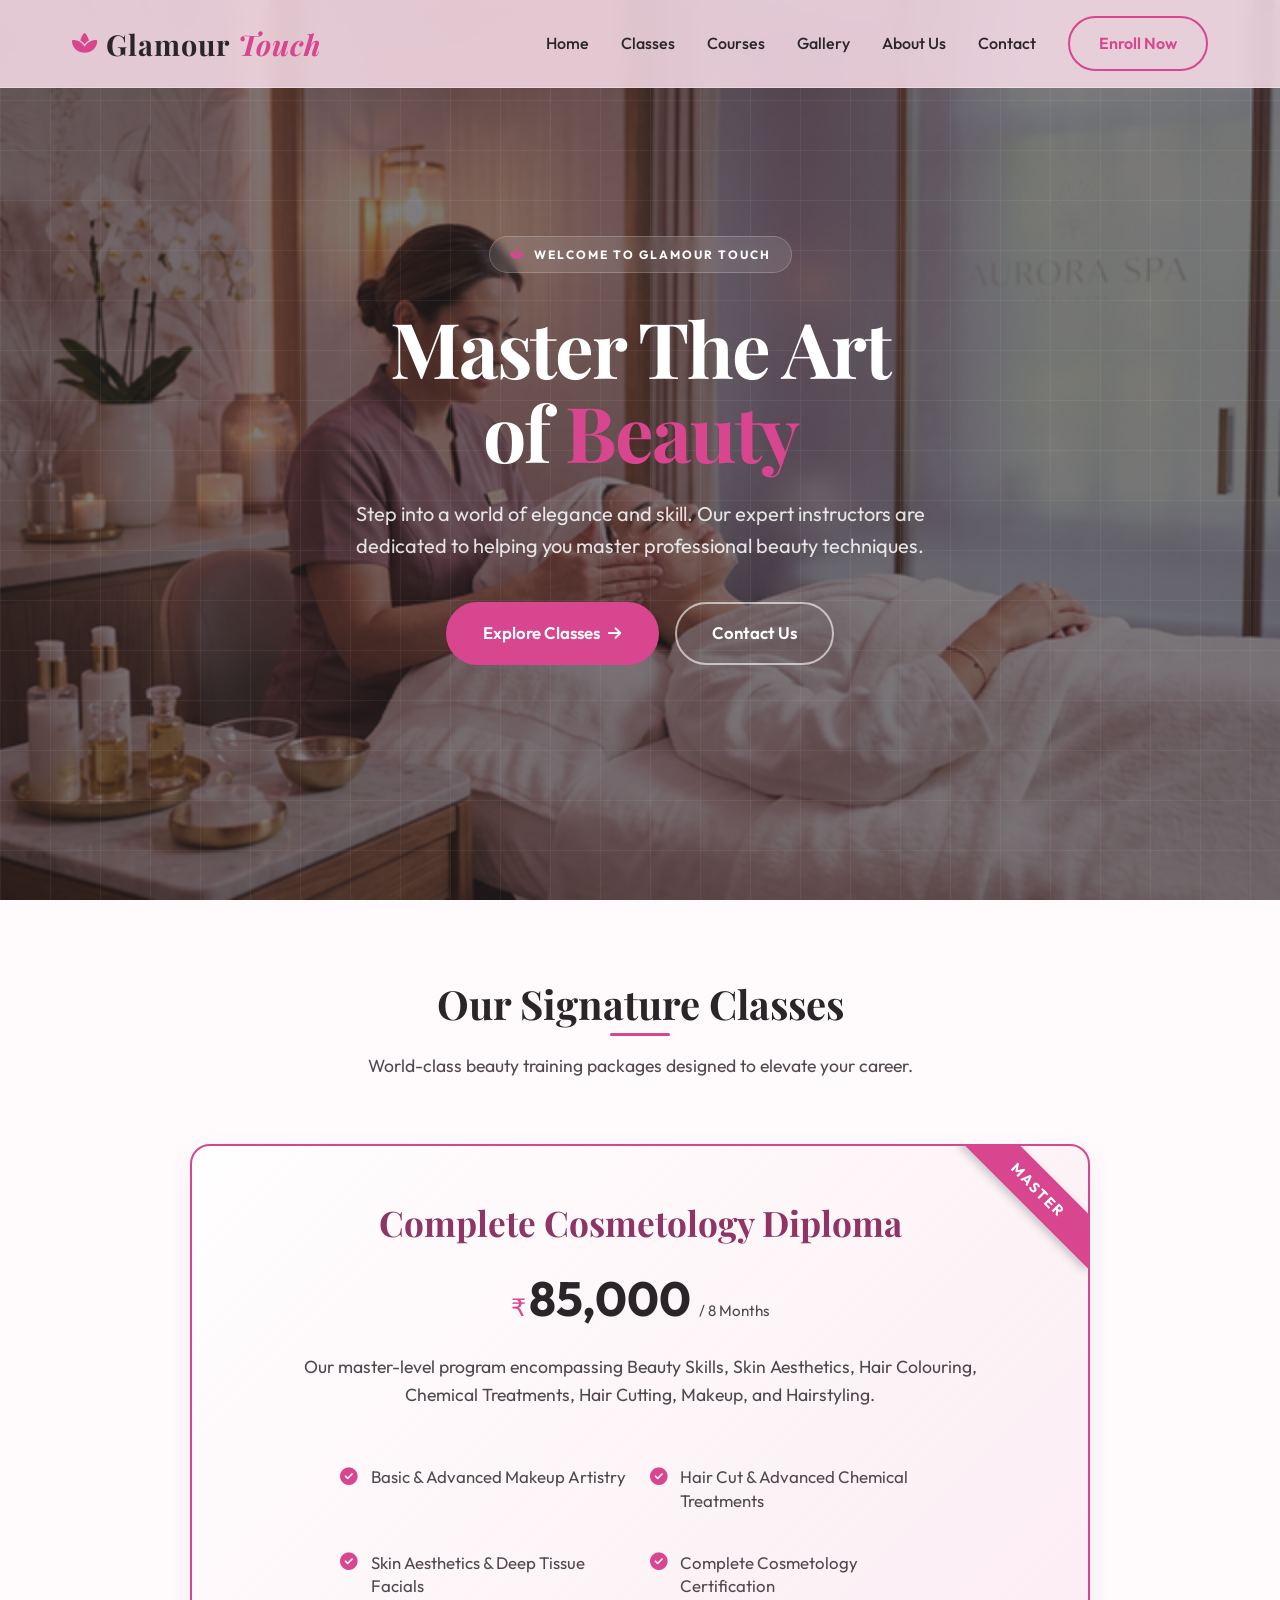
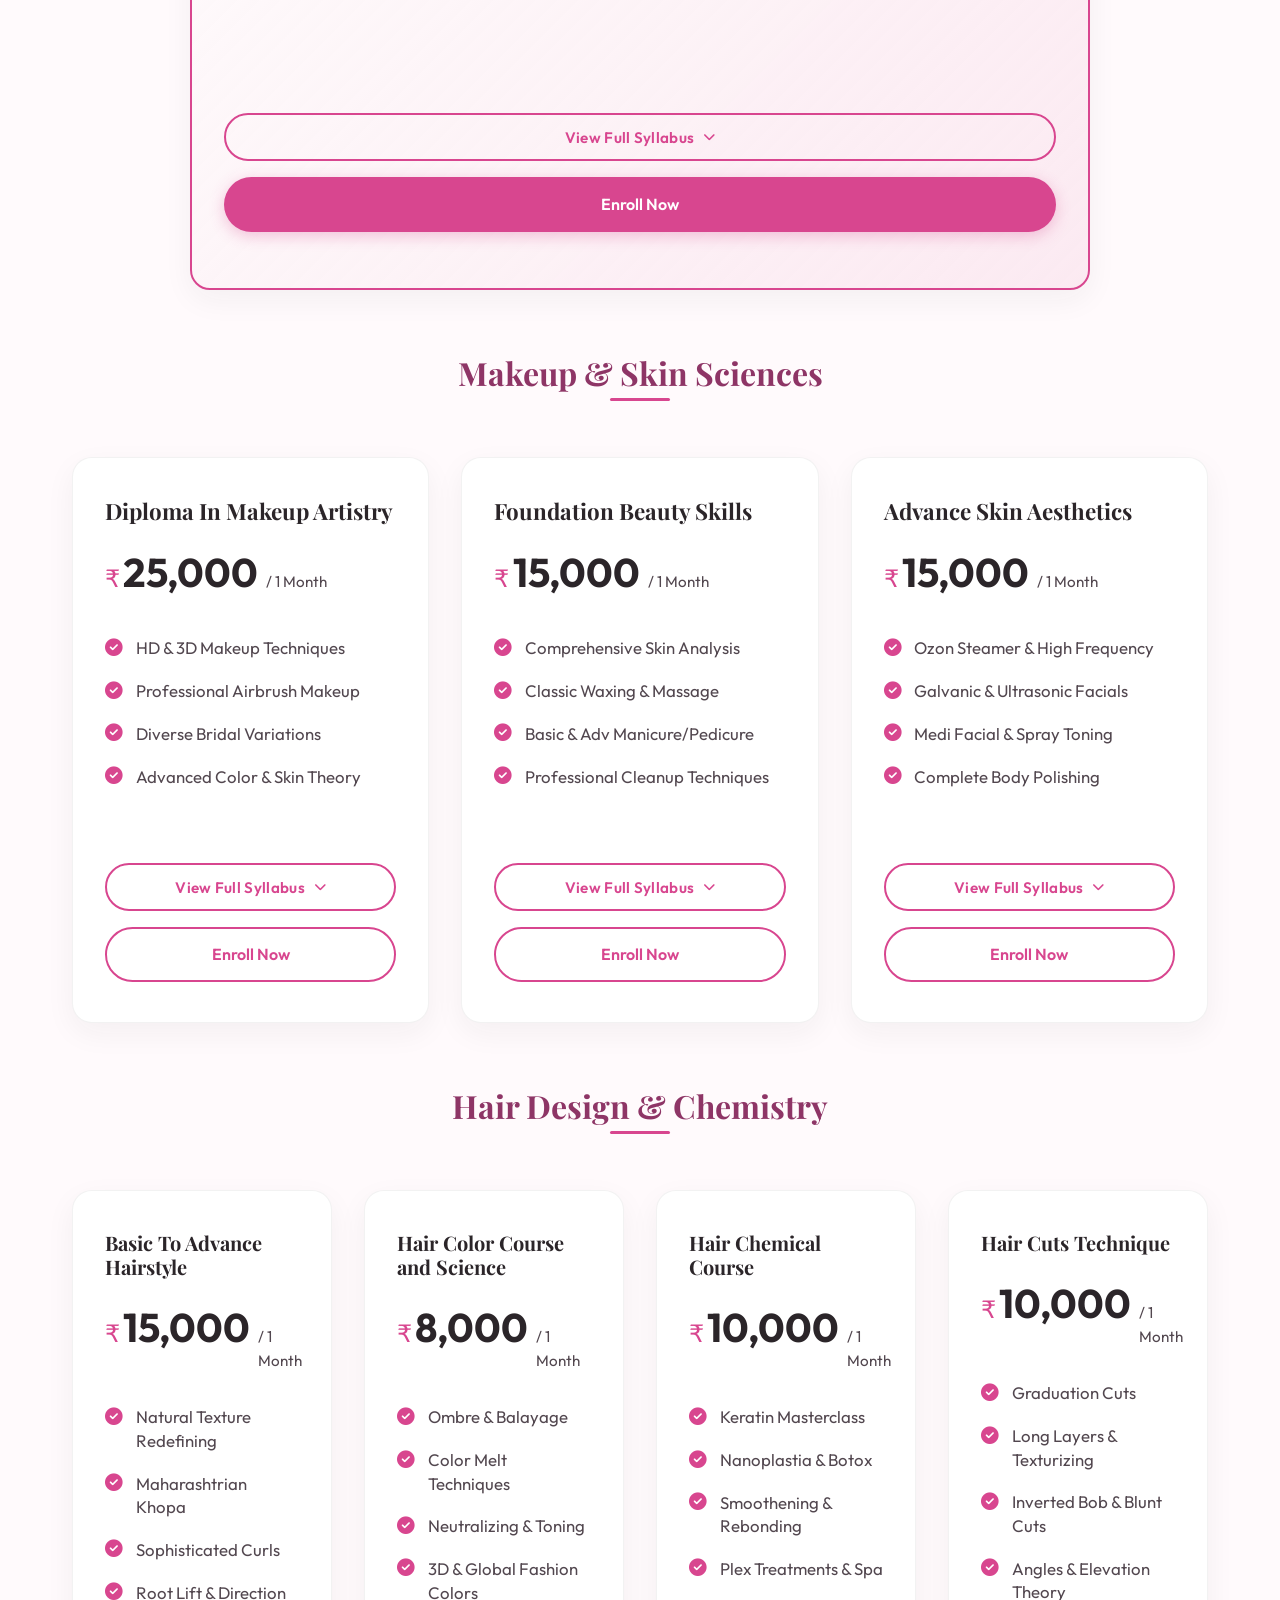
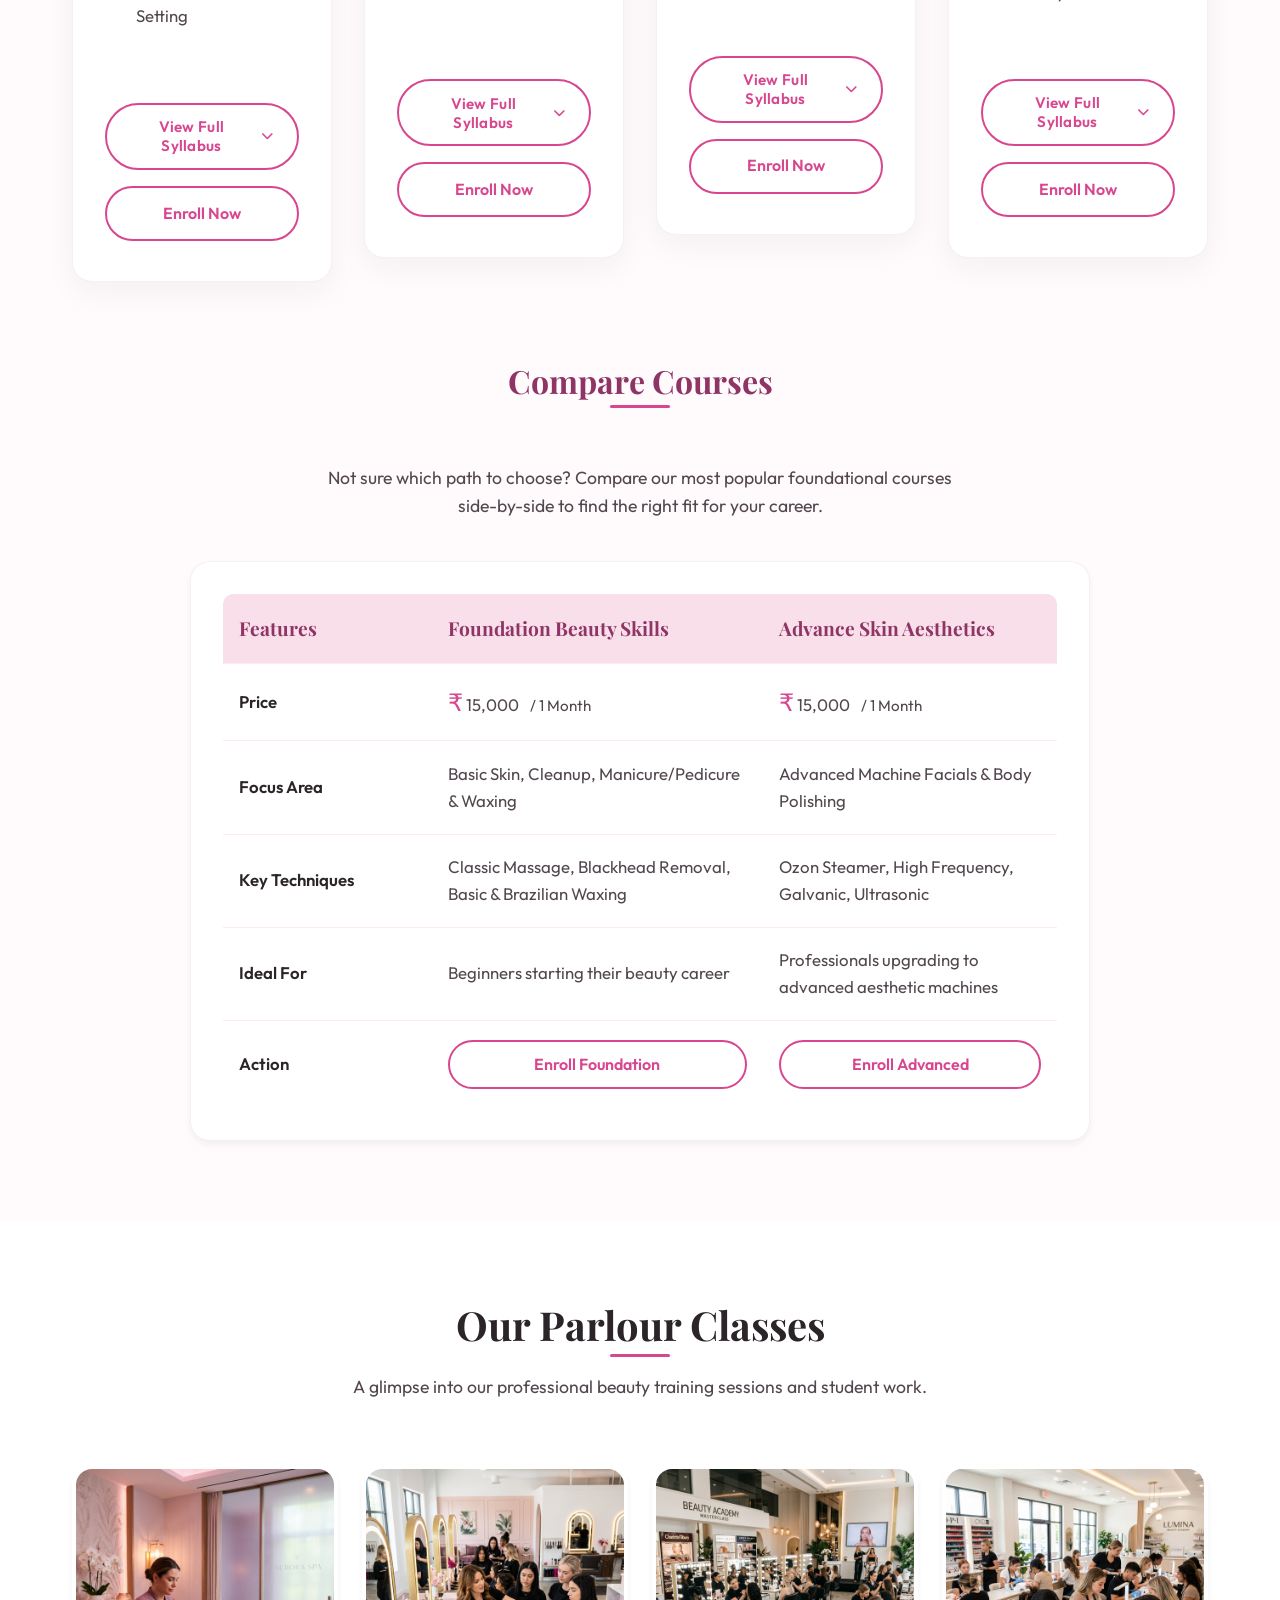
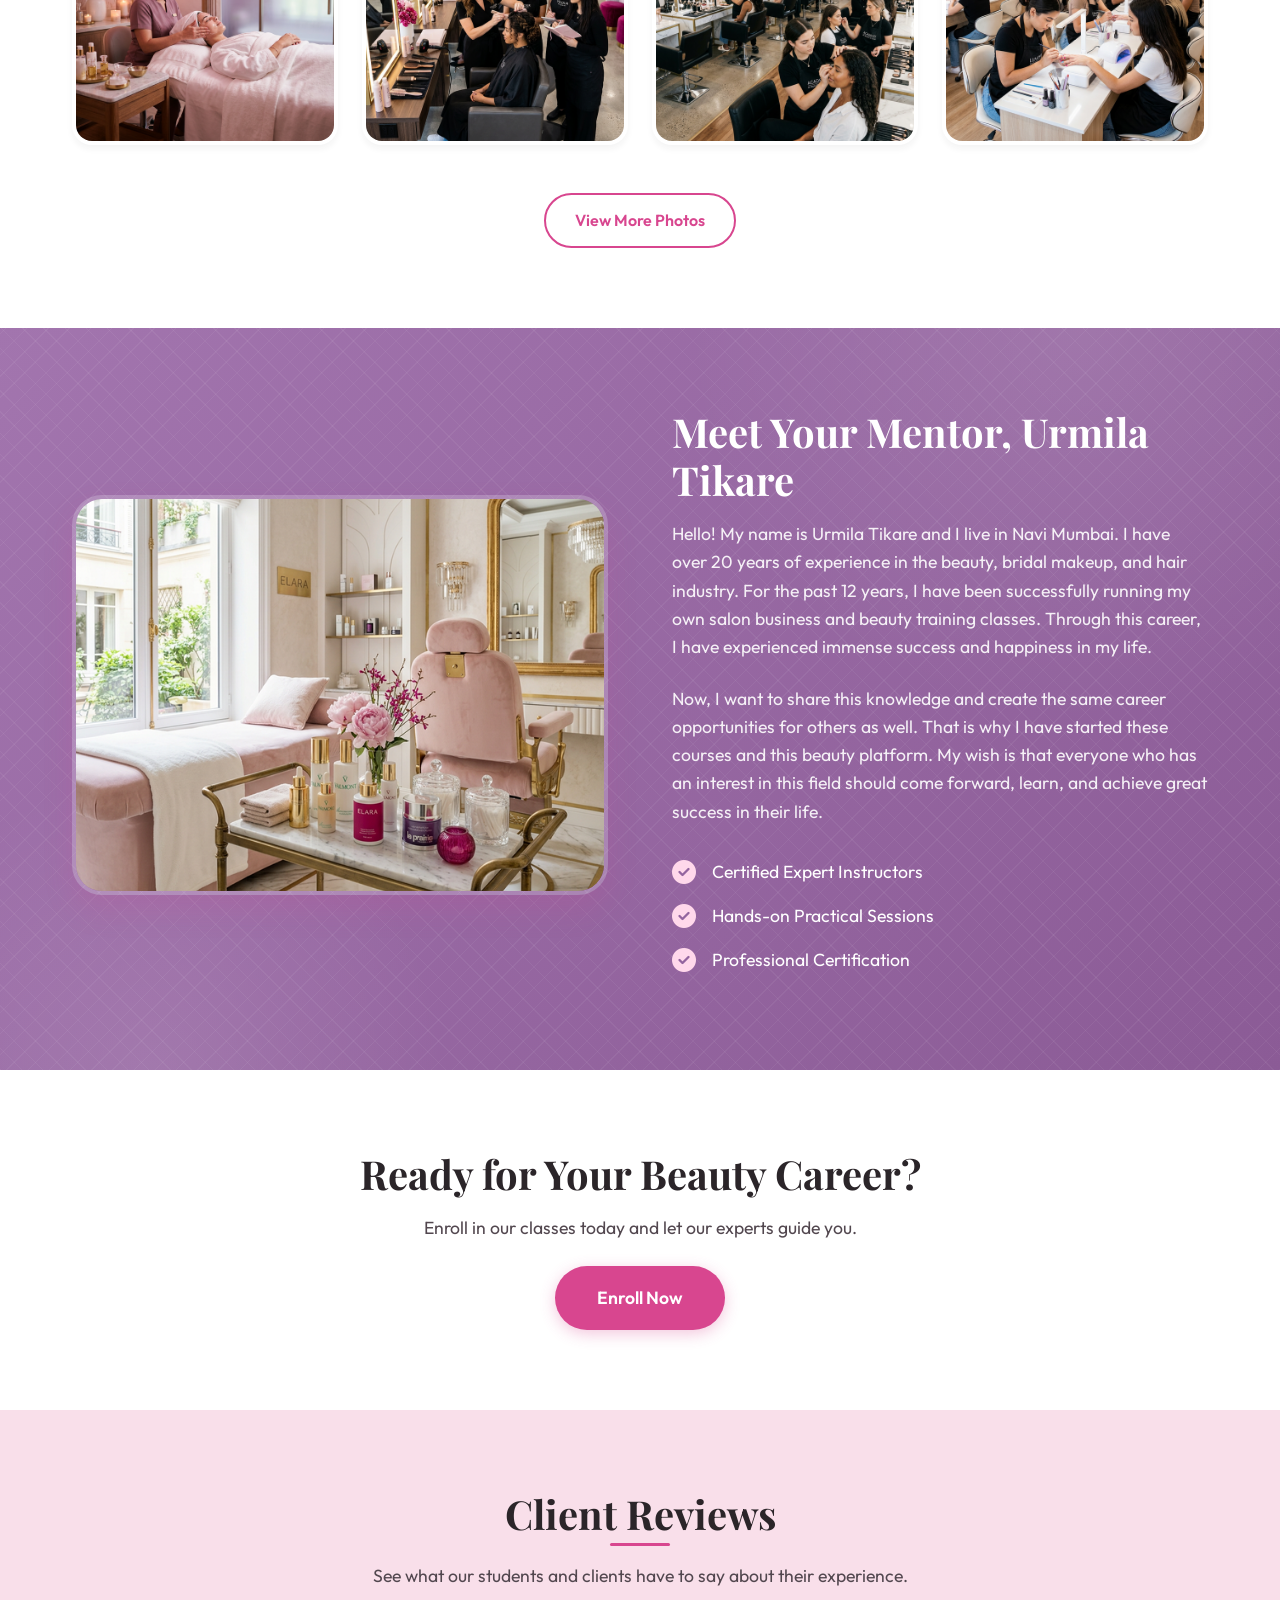
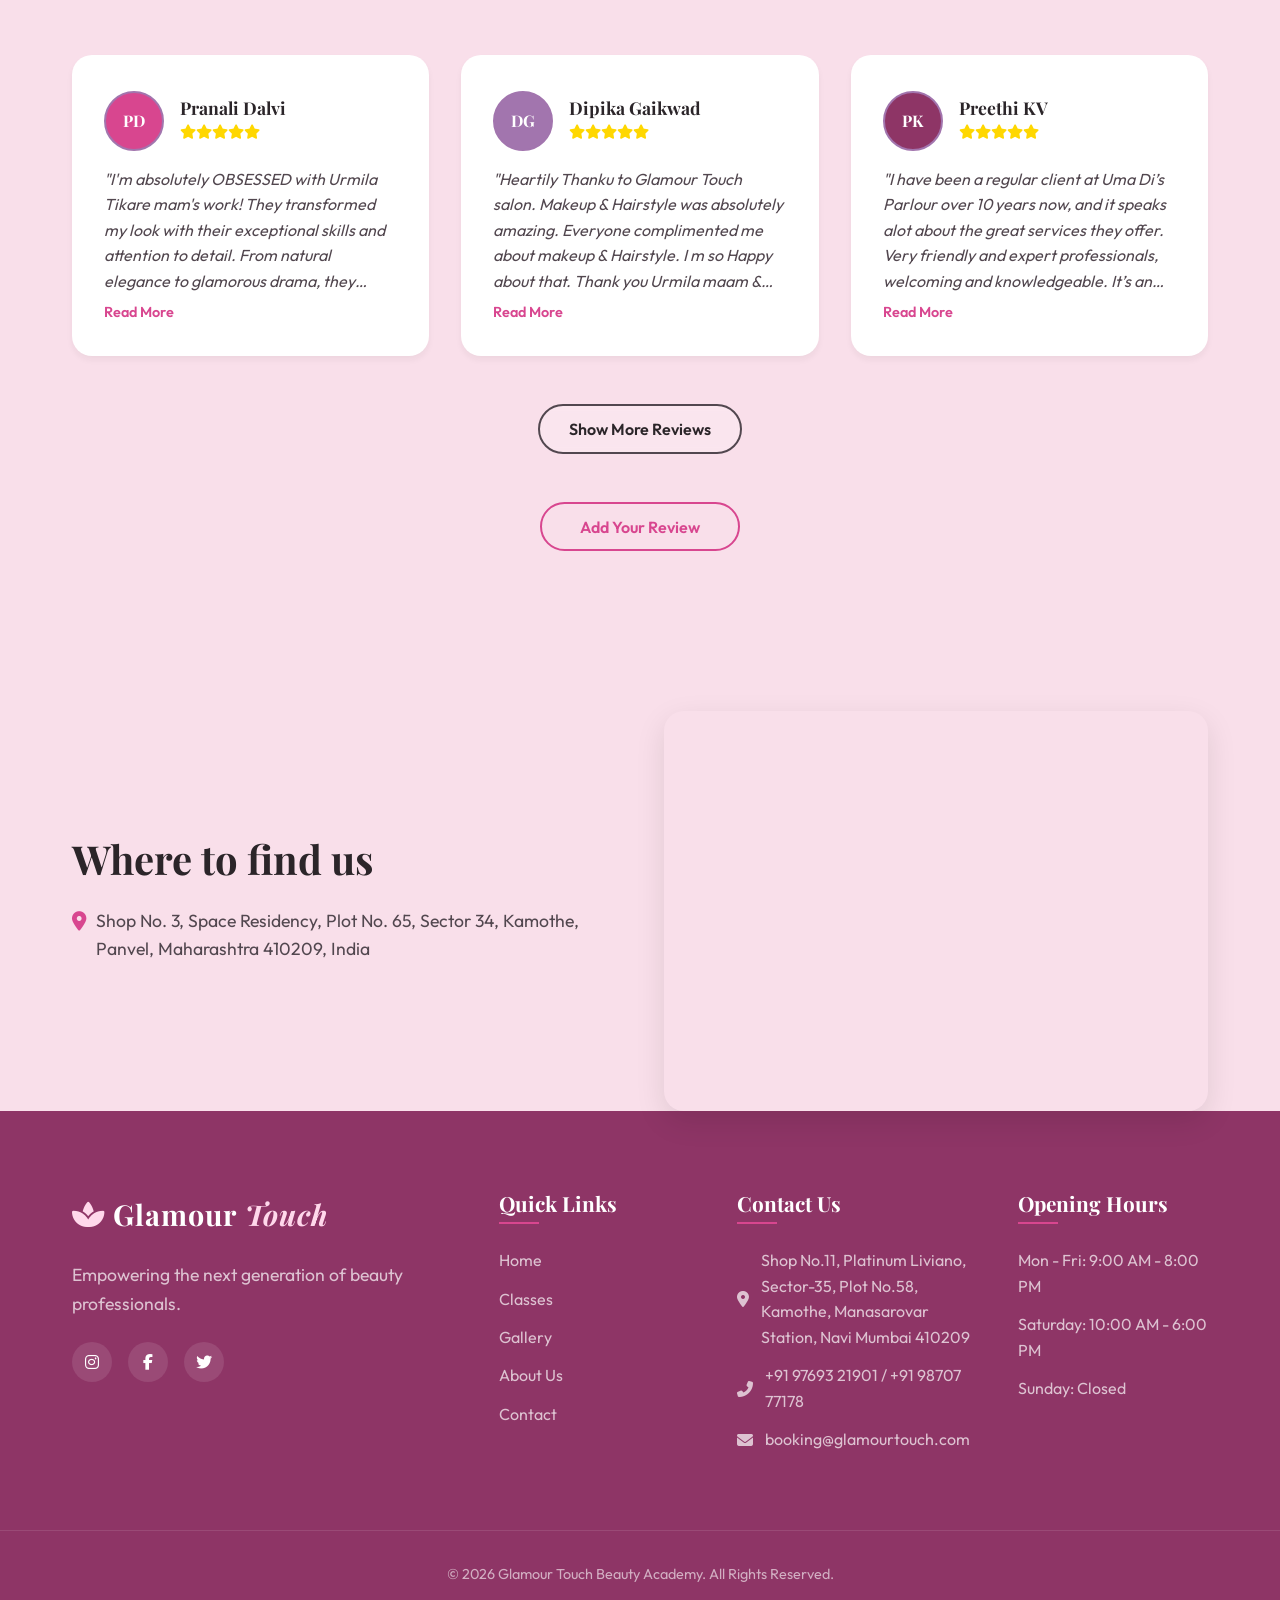
==== commit c523a713: "Add files via upload" ====
--- a/index.html
+++ b/index.html
@@ -31,6 +31,7 @@
                     <ul class="nav-links" id="nav-links">
                         <li><a href="#home">Home</a></li>
                         <li><a href="#services">Classes</a></li>
+                        <li><a href="#services">Courses</a></li>
                         <li><a href="#gallery">Gallery</a></li>
                         <li><a href="#about">About Us</a></li>
                         <li><a href="#contact">Contact</a></li>
@@ -91,8 +92,28 @@
                         </ul>
                     </div>
                     <div class="card-footer">
+                        <button class="btn btn-outline btn-full syllabus-toggle-btn" aria-expanded="false"><span class="btn-label">View Full Syllabus</span><i class="fas fa-chevron-down btn-chevron"></i></button>
+                        <div class="syllabus-panel"><div class="syllabus-inner">
+                            <p class="syllabus-section-title">Subjects Covered</p>
+                            <ul class="syllabus-list">
+                                <li>Beauty Skills</li>
+                                <li>Skin Aesthetics</li>
+                                <li>Hair Colouring Techniques</li>
+                                <li>Hair Chemical Treatments</li>
+                                <li>Hair Cutting</li>
+                                <li>Makeup</li>
+                                <li>Hairstyling</li>
+                            </ul>
+                            <p class="syllabus-section-title">Additional Training Modules</p>
+                            <ul class="syllabus-list">
+                                <li>Self-Grooming & Personality Enhancement</li>
+                                <li>Effective Marketing Strategies For Beauty Professionals</li>
+                                <li>Photography Sessions For Portfolio Development</li>
+                            </ul>
+                        </div>
+                        </div>
                         <a href="https://wa.me/919625091214?text=Hi%2C%20I%20want%20to%20enroll%20in%20the%20Complete%20Cosmetology%20Diploma!%20%0A*Duration%3A*%208%20Months%20%0A*Fees%3A*%20%E2%82%B985%2C000"
-                            target="_blank" class="btn btn-primary btn-full">Enroll Now</a>
+                            target="_blank" class="btn btn-primary btn-full" style="margin-top:1rem;">Enroll Now</a>
                     </div>
                 </div>
 
@@ -117,8 +138,47 @@
                             </ul>
                         </div>
                         <div class="card-footer">
+                            <button class="btn btn-outline btn-full syllabus-toggle-btn" aria-expanded="false"><span class="btn-label">View Full Syllabus</span><i class="fas fa-chevron-down btn-chevron"></i></button>
+                            <div class="syllabus-panel"><div class="syllabus-inner">
+                                <p class="syllabus-section-title">Makeup Theory</p>
+                                <ul class="syllabus-list">
+                                    <li>How To Become Professional Makeup Artist</li>
+                                    <li>How To Make Portfolio</li>
+                                    <li>Skin Types</li>
+                                    <li>Face Shapes</li>
+                                    <li>Blusher Technique</li>
+                                    <li>Shading And Highlight Technique</li>
+                                    <li>Eye Part Knowledge</li>
+                                    <li>Lip Shape</li>
+                                    <li>Airbrush Makeup</li>
+                                    <li>HD Makeup</li>
+                                    <li>3D Makeup</li>
+                                    <li>Skin Disorders</li>
+                                    <li>Product Knowledge</li>
+                                    <li>Brush Knowledge</li>
+                                </ul>
+                                <p class="syllabus-section-title">Skin Types Covered</p>
+                                <ul class="syllabus-list">
+                                    <li>Dusky Skin</li>
+                                    <li>Acne Prone Skin</li>
+                                    <li>Vitiligo Skin</li>
+                                    <li>Daily Hands On Practice</li>
+                                    <li>Makeup Practice Material Available</li>
+                                    <li>Media Marketing Session</li>
+                                </ul>
+                                <p class="syllabus-section-title">Makeup Demo With HD And 3D Techniques</p>
+                                <ul class="syllabus-list">
+                                    <li>Classic Basic Sider Makeup</li>
+                                    <li>Haldi And Baby Shower Makeup Look</li>
+                                    <li>HD Glass Skin Party And Reception Look</li>
+                                    <li>Bridal Stormproof Makeup Look</li>
+                                    <li>Airbrush Makeup Look</li>
+                                    <li>All Types Of Religion Bridal Knowledge (Maharashtrian, Rajwadi, Muslim, South Indian, Bengali)</li>
+                                </ul>
+                            </div>
+                            </div>
                             <a href="https://wa.me/919625091214?text=Hi%2C%20I%20want%20to%20enroll%20in%20the%20Diploma%20In%20Makeup%20Artistry!%20%0A*Duration%3A*%201%20Month%20%0A*Fees%3A*%20%E2%82%B925%2C000"
-                                target="_blank" class="btn btn-outline btn-full">Enroll Now</a>
+                                target="_blank" class="btn btn-outline btn-full" style="margin-top:1rem;">Enroll Now</a>
                         </div>
                     </div>
 
@@ -138,8 +198,33 @@
                             </ul>
                         </div>
                         <div class="card-footer">
+                            <button class="btn btn-outline btn-full syllabus-toggle-btn" aria-expanded="false"><span class="btn-label">View Full Syllabus</span><i class="fas fa-chevron-down btn-chevron"></i></button>
+                            <div class="syllabus-panel"><div class="syllabus-inner">
+                                <ul class="syllabus-list">
+                                    <li>Hygiene And Grooming</li>
+                                    <li>Sterilization</li>
+                                    <li>Skin Structure</li>
+                                    <li>Skin Functions</li>
+                                    <li>Skin Analysis</li>
+                                    <li>Type Of Skin</li>
+                                    <li>Skin Disorders</li>
+                                    <li>Skin Ph Level</li>
+                                    <li>Client Drapping And Trally Preparation</li>
+                                    <li>Threading</li>
+                                    <li>International Massage Steps</li>
+                                    <li>Manicure Basic And Advance</li>
+                                    <li>Pedicure Basic And Advance</li>
+                                    <li>Basic And Brazilian Waxing</li>
+                                    <li>Cleanup</li>
+                                    <li>Facial Massage</li>
+                                    <li>Body Massage</li>
+                                    <li>Face Bleach</li>
+                                    <li>Body Bleach</li>
+                                </ul>
+                            </div>
+                            </div>
                             <a href="https://wa.me/919625091214?text=Hi%2C%20I%20want%20to%20enroll%20in%20the%20Foundation%20Beauty%20Skills%20course!%20%0A*Duration%3A*%201%20Month%20%0A*Fees%3A*%20%E2%82%B915%2C000"
-                                target="_blank" class="btn btn-outline btn-full">Enroll Now</a>
+                                target="_blank" class="btn btn-outline btn-full" style="margin-top:1rem;">Enroll Now</a>
                         </div>
                     </div>
 
@@ -159,8 +244,38 @@
                             </ul>
                         </div>
                         <div class="card-footer">
+                            <button class="btn btn-outline btn-full syllabus-toggle-btn" aria-expanded="false"><span class="btn-label">View Full Syllabus</span><i class="fas fa-chevron-down btn-chevron"></i></button>
+                            <div class="syllabus-panel"><div class="syllabus-inner">
+                                <ul class="syllabus-list">
+                                    <li>Hygiene And Grooming</li>
+                                    <li>Sterilization</li>
+                                    <li>Skin Structure</li>
+                                    <li>Skin Functions</li>
+                                    <li>Skin Analysis</li>
+                                    <li>Type Of Skin</li>
+                                    <li>Skin Disorders</li>
+                                    <li>Skin Ph Level</li>
+                                    <li>International Massage Steps</li>
+                                    <li>Ozon Steamer</li>
+                                    <li>Setting And Non Setting Mask</li>
+                                    <li>Brushing Unit With Advance Cleanup</li>
+                                    <li>High-Frequency Machine With Pimples Treatment</li>
+                                    <li>High Frequency With Dandruff And Hairfall Control Treatment</li>
+                                    <li>Galvanic Current With Pigmentation Facial</li>
+                                    <li>Ultrasonic With Tightening Facial</li>
+                                    <li>Hydra Facial</li>
+                                    <li>Thermal Acne Treatment</li>
+                                    <li>Medi Facial</li>
+                                    <li>Lymphatic Cupping Facial</li>
+                                    <li>Radio Frequency</li>
+                                    <li>Spray Toning</li>
+                                    <li>Led Face Mask</li>
+                                    <li>Body Spa And Body Polishing</li>
+                                </ul>
+                            </div>
+                            </div>
                             <a href="https://wa.me/919625091214?text=Hi%2C%20I%20want%20to%20enroll%20in%20the%20Advance%20Skin%20Aesthetics%20course!%20%0A*Duration%3A*%201%20Month%20%0A*Fees%3A*%20%E2%82%B915%2C000"
-                                target="_blank" class="btn btn-outline btn-full">Enroll Now</a>
+                                target="_blank" class="btn btn-outline btn-full" style="margin-top:1rem;">Enroll Now</a>
                         </div>
                     </div>
                 </div>
@@ -186,8 +301,24 @@
                             </ul>
                         </div>
                         <div class="card-footer">
+                            <button class="btn btn-outline btn-full syllabus-toggle-btn" aria-expanded="false"><span class="btn-label">View Full Syllabus</span><i class="fas fa-chevron-down btn-chevron"></i></button>
+                            <div class="syllabus-panel"><div class="syllabus-inner">
+                                <ul class="syllabus-list">
+                                    <li>Redefining & Enhancing Natural Hair Texture</li>
+                                    <li>Open Hairstyles With Their Variations</li>
+                                    <li>Maharashtrian Khopa And Other Bun Variations</li>
+                                    <li>Messy Ponytail And Ponytail Variations</li>
+                                    <li>Backcombing And Root Lift Techniques</li>
+                                    <li>Understanding Hair Types — Textures, Density & Thickness</li>
+                                    <li>Building The Look — Pre-Drying Techniques, Sectioning And Preparation</li>
+                                    <li>Product & Tools Knowledge — How To Protect And Care For Hair While Styling</li>
+                                    <li>Analyzing And Manipulating The Direction Of Curls And Directional Setting</li>
+                                    <li>Creating Sophisticated Curls With Hot Tools</li>
+                                </ul>
+                            </div>
+                            </div>
                             <a href="https://wa.me/919625091214?text=Hi%2C%20I%20want%20to%20enroll%20in%20the%20Basic%20To%20Advance%20Hairstyle%20course!%20%0A*Duration%3A*%201%20Month%20%0A*Fees%3A*%20%E2%82%B915%2C000"
-                                target="_blank" class="btn btn-outline btn-full">Enroll Now</a>
+                                target="_blank" class="btn btn-outline btn-full" style="margin-top:1rem;">Enroll Now</a>
                         </div>
                     </div>
 
@@ -207,8 +338,57 @@
                             </ul>
                         </div>
                         <div class="card-footer">
+                            <button class="btn btn-outline btn-full syllabus-toggle-btn" aria-expanded="false"><span class="btn-label">View Full Syllabus</span><i class="fas fa-chevron-down btn-chevron"></i></button>
+                            <div class="syllabus-panel"><div class="syllabus-inner">
+                                <ul class="syllabus-list">
+                                    <li>Hair Shaft & Composition Of Hair Shaft</li>
+                                    <li>Layers Of Hair Shaft</li>
+                                    <li>Knowledge Of Cuticle And Cortex Layers</li>
+                                    <li>Ph Balance Of Hair</li>
+                                    <li>Analysis Of Hair & Consultation Tips Before The Treatment</li>
+                                </ul>
+                                <p class="syllabus-section-title">Hair Color Theory</p>
+                                <ul class="syllabus-list">
+                                    <li>Definition of Color</li>
+                                    <li>Color Wheel</li>
+                                    <li>Warm / Cool Colors</li>
+                                    <li>Color Neutralizing</li>
+                                    <li>ICC Chart</li>
+                                    <li>Undertones</li>
+                                    <li>Reflections</li>
+                                    <li>Natural Lightening</li>
+                                    <li>Skin Sensitivity Test</li>
+                                    <li>Hair Color Science</li>
+                                    <li>Knowledge About Hair Developer</li>
+                                    <li>Knowledge About Pre Lighteners</li>
+                                    <li>Knowledge About Color Tubes</li>
+                                    <li>Key Points While Coloring</li>
+                                    <li>Nature of Hair Color</li>
+                                    <li>Hygiene & Precautions</li>
+                                    <li>Reasons of Hair Color</li>
+                                    <li>Root Touch Up</li>
+                                    <li>Factors That Influence Hair Color</li>
+                                    <li>Global Dye Color</li>
+                                </ul>
+                                <p class="syllabus-section-title">Global Fashion Color</p>
+                                <ul class="syllabus-list">
+                                    <li>Weaving Highlights</li>
+                                    <li>Slicing Highlights</li>
+                                    <li>Zig Zag Highlights</li>
+                                </ul>
+                                <p class="syllabus-section-title">Hair Color Techniques</p>
+                                <ul class="syllabus-list">
+                                    <li>Ombre</li>
+                                    <li>Balayage</li>
+                                    <li>Color Melt</li>
+                                    <li>Neutralizing / Toning</li>
+                                    <li>3D Coloring</li>
+                                    <li>Funky Colors</li>
+                                </ul>
+                            </div>
+                            </div>
                             <a href="https://wa.me/919625091214?text=Hi%2C%20I%20want%20to%20enroll%20in%20the%20Hair%20Color%20Course!%20%0A*Duration%3A*%201%20Month%20%0A*Fees%3A*%20%E2%82%B98%2C000"
-                                target="_blank" class="btn btn-outline btn-full">Enroll Now</a>
+                                target="_blank" class="btn btn-outline btn-full" style="margin-top:1rem;">Enroll Now</a>
                         </div>
                     </div>
 
@@ -228,8 +408,56 @@
                             </ul>
                         </div>
                         <div class="card-footer">
+                            <button class="btn btn-outline btn-full syllabus-toggle-btn" aria-expanded="false"><span class="btn-label">View Full Syllabus</span><i class="fas fa-chevron-down btn-chevron"></i></button>
+                            <div class="syllabus-panel"><div class="syllabus-inner">
+                                <ul class="syllabus-list">
+                                    <li>Hair Science Theory</li>
+                                    <li>Hair Shaft & Composition Of Hair Shaft</li>
+                                    <li>Layers Of Hair Shaft</li>
+                                    <li>Knowledge Of Cuticle And Cortex Layers</li>
+                                    <li>Ph Balance Of Hair</li>
+                                    <li>Analysis Of Hair & Consultation Tips Before The Treatment</li>
+                                    <li>Type Of Shampoos</li>
+                                </ul>
+                                <p class="syllabus-section-title">Chemical Treatments Theory</p>
+                                <ul class="syllabus-list">
+                                    <li>Dandruff Treatment</li>
+                                    <li>Keratin Treatment Intro</li>
+                                    <li>Keratin Treatment</li>
+                                    <li>Hair SPA & Protein Treatment</li>
+                                    <li>Precautions & Aftercare</li>
+                                    <li>Straightening / Smoothening / Rebonding</li>
+                                    <li>Nanoplastia Treatment</li>
+                                    <li>Nanoplastia Procedure</li>
+                                    <li>Process For Smoothening</li>
+                                    <li>Difference Between Bond Building / Plex Treatment</li>
+                                    <li>Hair Fall Treatment</li>
+                                    <li>Steps For Plex Treatment</li>
+                                    <li>Plex With Color And Smoothening</li>
+                                </ul>
+                                <p class="syllabus-section-title">Chemical Treatments Techniques</p>
+                                <ul class="syllabus-list">
+                                    <li>Spa</li>
+                                    <li>Dandruff Treatment</li>
+                                    <li>Hair Fall Treatment</li>
+                                    <li>Massage Techniques</li>
+                                    <li>Ola Plex Treatment</li>
+                                    <li>Keratin Treatment</li>
+                                    <li>Nanoplastia Treatment</li>
+                                    <li>Botox Treatment</li>
+                                    <li>Bluetox Treatment</li>
+                                </ul>
+                                <p class="syllabus-section-title">Permanent Treatments</p>
+                                <ul class="syllabus-list">
+                                    <li>Permanent Smoothening</li>
+                                    <li>Permanent Straightening</li>
+                                    <li>Permanent Rebonding</li>
+                                    <li>Permanent Perming Treatment</li>
+                                </ul>
+                            </div>
+                            </div>
                             <a href="https://wa.me/919625091214?text=Hi%2C%20I%20want%20to%20enroll%20in%20the%20Hair%20Chemical%20Course!%20%0A*Duration%3A*%201%20Month%20%0A*Fees%3A*%20%E2%82%B910%2C000"
-                                target="_blank" class="btn btn-outline btn-full">Enroll Now</a>
+                                target="_blank" class="btn btn-outline btn-full" style="margin-top:1rem;">Enroll Now</a>
                         </div>
                     </div>
 
@@ -249,11 +477,107 @@
                             </ul>
                         </div>
                         <div class="card-footer">
+                            <button class="btn btn-outline btn-full syllabus-toggle-btn" aria-expanded="false"><span class="btn-label">View Full Syllabus</span><i class="fas fa-chevron-down btn-chevron"></i></button>
+                            <div class="syllabus-panel"><div class="syllabus-inner">
+                                <ul class="syllabus-list">
+                                    <li>Knowledge About Tools Required & Precautions While Cutting</li>
+                                    <li>Sections, Subsections In Hair Cutting</li>
+                                    <li>Anatomy Of Head With Combing Terms</li>
+                                    <li>Knowledge About Degrees & Elevation In A Haircut</li>
+                                    <li>Knowledge About Guidelines & Texturizing</li>
+                                    <li>Scissors And Comb Holding And Practice</li>
+                                    <li>Styling Products</li>
+                                </ul>
+                                <p class="syllabus-section-title">Hair Cut Techniques</p>
+                                <ul class="syllabus-list">
+                                    <li>One Length Straight Cut</li>
+                                    <li>U Haircut</li>
+                                    <li>Square Cut</li>
+                                    <li>Feather Cut</li>
+                                    <li>Reverse Graduation Cut</li>
+                                    <li>Sliding Cut</li>
+                                    <li>Natural Graduation Cut</li>
+                                    <li>Multi Layer Cut</li>
+                                    <li>Forward Graduation Cut</li>
+                                    <li>Long Layers Cut</li>
+                                    <li>Blunt Straight Cut</li>
+                                    <li>Blunt U Cut</li>
+                                    <li>Front Fringes</li>
+                                    <li>Inverted Bob Cut</li>
+                                    <li>Wedge Cut</li>
+                                    <li>Gents Cut</li>
+                                </ul>
+                                <p class="syllabus-section-title">Hair Setting</p>
+                                <ul class="syllabus-list">
+                                    <li>Blowdry In Turn</li>
+                                    <li>Blowdry Out Turn</li>
+                                    <li>Blowdry In Curl</li>
+                                    <li>Blowdry Out Curl</li>
+                                    <li>Hair Temporary Straight</li>
+                                    <li>Beach Waves</li>
+                                    <li>Crimping</li>
+                                    <li>Conical Tongs</li>
+                                    <li>Tong With T Machine</li>
+                                </ul>
+                            </div>
+                            </div>
                             <a href="https://wa.me/919625091214?text=Hi%2C%20I%20want%20to%20enroll%20in%20the%20Hair%20Cuts%20Technique%20course!%20%0A*Duration%3A*%201%20Month%20%0A*Fees%3A*%20%E2%82%B910%2C000"
-                                target="_blank" class="btn btn-outline btn-full">Enroll Now</a>
-                        </div>
-                    </div>
-                </div>
+                                target="_blank" class="btn btn-outline btn-full" style="margin-top:1rem;">Enroll Now</a>
+                        </div>
+                    </div>
+                </div>
+
+                <!-- Course Comparison Section -->
+                <div class="comparison-section" style="margin-top: 5rem;">
+                    <div class="category-header">
+                        <h3>Compare Courses</h3>
+                    </div>
+                    <p style="text-align: center; max-width: 650px; margin: 0 auto 2.5rem;">Not sure which path to choose? Compare our most popular foundational courses side-by-side to find the right fit for your career.</p>
+                    
+                    <div class="comparison-table-container" style="overflow-x: auto;">
+                        <table class="comparison-table">
+                            <thead>
+                                <tr>
+                                    <th>Features</th>
+                                    <th>Foundation Beauty Skills</th>
+                                    <th>Advance Skin Aesthetics</th>
+                                </tr>
+                            </thead>
+                            <tbody>
+                                <tr>
+                                    <td>Price</td>
+                                    <td><span class="currency">₹</span>15,000 <span class="period">/ 1 Month</span></td>
+                                    <td><span class="currency">₹</span>15,000 <span class="period">/ 1 Month</span></td>
+                                </tr>
+                                <tr>
+                                    <td>Focus Area</td>
+                                    <td>Basic Skin, Cleanup, Manicure/Pedicure & Waxing</td>
+                                    <td>Advanced Machine Facials & Body Polishing</td>
+                                </tr>
+                                <tr>
+                                    <td>Key Techniques</td>
+                                    <td>Classic Massage, Blackhead Removal, Basic & Brazilian Waxing</td>
+                                    <td>Ozon Steamer, High Frequency, Galvanic, Ultrasonic</td>
+                                </tr>
+                                <tr>
+                                    <td>Ideal For</td>
+                                    <td>Beginners starting their beauty career</td>
+                                    <td>Professionals upgrading to advanced aesthetic machines</td>
+                                </tr>
+                                <tr>
+                                    <td>Action</td>
+                                    <td>
+                                        <a href="https://wa.me/919625091214?text=Hi%2C%20I%20want%20to%20enroll%20in%20the%20Foundation%20Beauty%20Skills%20course!" target="_blank" class="btn btn-outline btn-full" style="padding: 0.6rem 1rem;">Enroll Foundation</a>
+                                    </td>
+                                    <td>
+                                        <a href="https://wa.me/919625091214?text=Hi%2C%20I%20want%20to%20enroll%20in%20the%20Advance%20Skin%20Aesthetics%20course!" target="_blank" class="btn btn-outline btn-full" style="padding: 0.6rem 1rem;">Enroll Advanced</a>
+                                    </td>
+                                </tr>
+                            </tbody>
+                        </table>
+                    </div>
+                </div>
+
             </div>
         </section>
 
@@ -687,6 +1011,24 @@
             e.preventDefault();
             submitReview();
         });
+
+        // Syllabus Accordion Toggle
+        document.querySelectorAll('.syllabus-toggle-btn').forEach(function(btn) {
+            btn.addEventListener('click', function() {
+                const panel = this.nextElementSibling;
+                const isOpen = panel.classList.contains('open');
+                const label = this.querySelector('.btn-label');
+                if (isOpen) {
+                    panel.classList.remove('open');
+                    this.setAttribute('aria-expanded', 'false');
+                    if (label) label.textContent = 'View Full Syllabus';
+                } else {
+                    panel.classList.add('open');
+                    this.setAttribute('aria-expanded', 'true');
+                    if (label) label.textContent = 'Hide Syllabus';
+                }
+            });
+        });
     </script>
 </body>
 
--- a/style.css
+++ b/style.css
@@ -742,6 +742,7 @@
     display: grid;
     grid-template-columns: 1fr;
     gap: 2rem;
+    align-items: start;
 }
 
 @media (min-width: 768px) {
@@ -1213,4 +1214,278 @@
     .social-links {
         justify-content: center;
     }
-}+}
+
+/* ── Syllabus Accordion — Premium Design ──────────────────── */
+
+/* Toggle button — gradient fill on hover/open, rotating chevron */
+.syllabus-toggle-btn {
+    margin-top: 1rem;
+    width: 100%;
+    display: flex;
+    align-items: center;
+    justify-content: center;
+    gap: 0.55rem;
+    background: transparent;
+    color: var(--accent-color);
+    border: 2px solid var(--accent-color);
+    border-radius: 50px;
+    padding: 0.78rem 1.5rem;
+    font-family: var(--font-body);
+    font-size: 0.95rem;
+    font-weight: 600;
+    letter-spacing: 0.02em;
+    cursor: pointer;
+    position: relative;
+    overflow: hidden;
+    transition: color 0.3s ease, border-color 0.3s ease, box-shadow 0.3s ease;
+}
+
+.syllabus-toggle-btn::before {
+    content: '';
+    position: absolute;
+    inset: 0;
+    background: linear-gradient(135deg, var(--accent-color) 0%, var(--footer-color) 100%);
+    opacity: 0;
+    transition: opacity 0.3s ease;
+    z-index: 0;
+}
+
+.syllabus-toggle-btn:hover::before,
+.syllabus-toggle-btn[aria-expanded="true"]::before {
+    opacity: 1;
+}
+
+.syllabus-toggle-btn:hover,
+.syllabus-toggle-btn[aria-expanded="true"] {
+    color: #fff;
+    border-color: transparent;
+    box-shadow: 0 8px 28px rgba(216, 70, 143, 0.4);
+}
+
+.syllabus-toggle-btn .btn-label,
+.syllabus-toggle-btn .btn-chevron {
+    position: relative;
+    z-index: 1;
+}
+
+.syllabus-toggle-btn .btn-chevron {
+    display: inline-block;
+    font-size: 0.8em;
+    transition: transform 0.45s cubic-bezier(0.34, 1.56, 0.64, 1);
+}
+
+.syllabus-toggle-btn[aria-expanded="true"] .btn-chevron {
+    transform: rotate(180deg);
+}
+
+/* Panel outer wrapper — handles the expand/collapse animation */
+.syllabus-panel {
+    max-height: 0;
+    overflow: hidden;
+    opacity: 0;
+    transition: max-height 0.6s cubic-bezier(0.4, 0, 0.2, 1),
+                opacity 0.4s ease,
+                margin-top 0.35s ease;
+    margin-top: 0;
+}
+
+.syllabus-panel.open {
+    max-height: 3500px;
+    opacity: 1;
+    margin-top: 1.2rem;
+}
+
+/* Inner content card with glass + gradient */
+.syllabus-inner {
+    background: linear-gradient(145deg, #fff 0%, #fef2f8 60%, #f9e8f4 100%);
+    border: 1px solid rgba(216, 70, 143, 0.18);
+    border-radius: 20px;
+    padding: 1.75rem 2rem;
+    box-shadow:
+        0 4px 6px rgba(216, 70, 143, 0.04),
+        0 12px 40px rgba(216, 70, 143, 0.1),
+        inset 0 1px 0 rgba(255, 255, 255, 0.95);
+    position: relative;
+    overflow: hidden;
+}
+
+/* Gradient top accent stripe */
+.syllabus-inner::before {
+    content: '';
+    position: absolute;
+    top: 0; left: 0;
+    width: 100%; height: 3px;
+    background: linear-gradient(90deg, var(--accent-color), var(--footer-color), var(--banner-color));
+}
+
+/* Decorative soft circle in corner */
+.syllabus-inner::after {
+    content: '';
+    position: absolute;
+    bottom: -60px; right: -60px;
+    width: 180px; height: 180px;
+    border-radius: 50%;
+    background: radial-gradient(circle, rgba(216, 70, 143, 0.06) 0%, transparent 70%);
+    pointer-events: none;
+}
+
+/* Section title — pill badge style */
+.syllabus-section-title {
+    display: inline-flex;
+    align-items: center;
+    gap: 0.4rem;
+    font-family: var(--font-body);
+    font-size: 0.78rem;
+    font-weight: 700;
+    color: var(--footer-color);
+    text-transform: uppercase;
+    letter-spacing: 0.1em;
+    background: linear-gradient(135deg, rgba(216, 70, 143, 0.12), rgba(142, 53, 102, 0.07));
+    border: 1px solid rgba(216, 70, 143, 0.22);
+    border-radius: 50px;
+    padding: 0.3rem 0.9rem;
+    margin: 1.5rem 0 0.8rem;
+}
+
+.syllabus-section-title::before {
+    content: '✦';
+    font-size: 0.6rem;
+    color: var(--accent-color);
+    flex-shrink: 0;
+}
+
+.syllabus-section-title:first-child {
+    margin-top: 0;
+}
+
+/* List — two column grid */
+ul.syllabus-list {
+    display: grid;
+    grid-template-columns: 1fr 1fr;
+    column-gap: 2rem;
+    row-gap: 0;
+    list-style: none;
+    margin: 0;
+    padding: 0;
+}
+
+/* Check-circle bullets — matches .pricing-features style */
+ul.syllabus-list li {
+    display: flex;
+    align-items: flex-start;
+    gap: 0.75rem;
+    font-family: var(--font-body);
+    font-size: 1rem;
+    color: var(--text-light);
+    padding: 0.55rem 0;
+    position: static;
+    line-height: 1.45;
+    border-bottom: 1px solid rgba(216, 70, 143, 0.07);
+    transition: color 0.2s ease;
+}
+
+ul.syllabus-list li:hover {
+    color: var(--text-color);
+    padding-left: 0;
+}
+
+/* Font Awesome check-circle solid icon */
+ul.syllabus-list li::before {
+    font-family: "Font Awesome 6 Free";
+    font-weight: 900;
+    content: "\f058"; /* fa-check-circle solid */
+    color: var(--accent-color);
+    font-size: 1rem;
+    flex-shrink: 0;
+    margin-top: 0.2rem;
+    background: none;
+    width: auto;
+    height: auto;
+    border-radius: 0;
+    position: static;
+    top: auto;
+    left: auto;
+    transform: none;
+}
+
+/* Responsive: single col on small screens */
+@media (max-width: 860px) {
+    ul.syllabus-list {
+        grid-template-columns: 1fr;
+    }
+    .syllabus-inner {
+        padding: 1.25rem 1.25rem;
+    }
+}
+
+/* Premium card centering */
+.premium-card .syllabus-inner {
+    max-width: 740px;
+    margin-left: auto;
+    margin-right: auto;
+}
+
+/* ── Course Comparison Table ──────────────────── */
+.comparison-table-container {
+    max-width: 900px;
+    margin: 0 auto;
+    background: var(--white);
+    border-radius: 20px;
+    box-shadow: var(--shadow-sm);
+    padding: 2rem;
+    border: 1px solid rgba(0,0,0,0.05);
+}
+
+.comparison-table {
+    width: 100%;
+    border-collapse: collapse;
+    text-align: left;
+}
+
+.comparison-table th,
+.comparison-table td {
+    padding: 1.2rem 1rem;
+    border-bottom: 1px solid rgba(216, 70, 143, 0.1);
+}
+
+.comparison-table th {
+    font-family: var(--font-heading);
+    font-size: 1.2rem;
+    color: var(--footer-color);
+    background-color: var(--bg-color);
+}
+
+.comparison-table th:first-child {
+    border-top-left-radius: 10px;
+    width: 25%;
+}
+
+.comparison-table th:last-child {
+    border-top-right-radius: 10px;
+}
+
+.comparison-table tr:last-child td {
+    border-bottom: none;
+}
+
+.comparison-table td {
+    color: var(--text-light);
+    font-size: 1.05rem;
+}
+
+.comparison-table td:first-child {
+    font-weight: 600;
+    color: var(--text-color);
+}
+
+@media (max-width: 768px) {
+    .comparison-table-container {
+        padding: 1rem;
+    }
+    .comparison-table th, .comparison-table td {
+        padding: 0.8rem 0.5rem;
+        font-size: 0.95rem;
+    }
+}
+
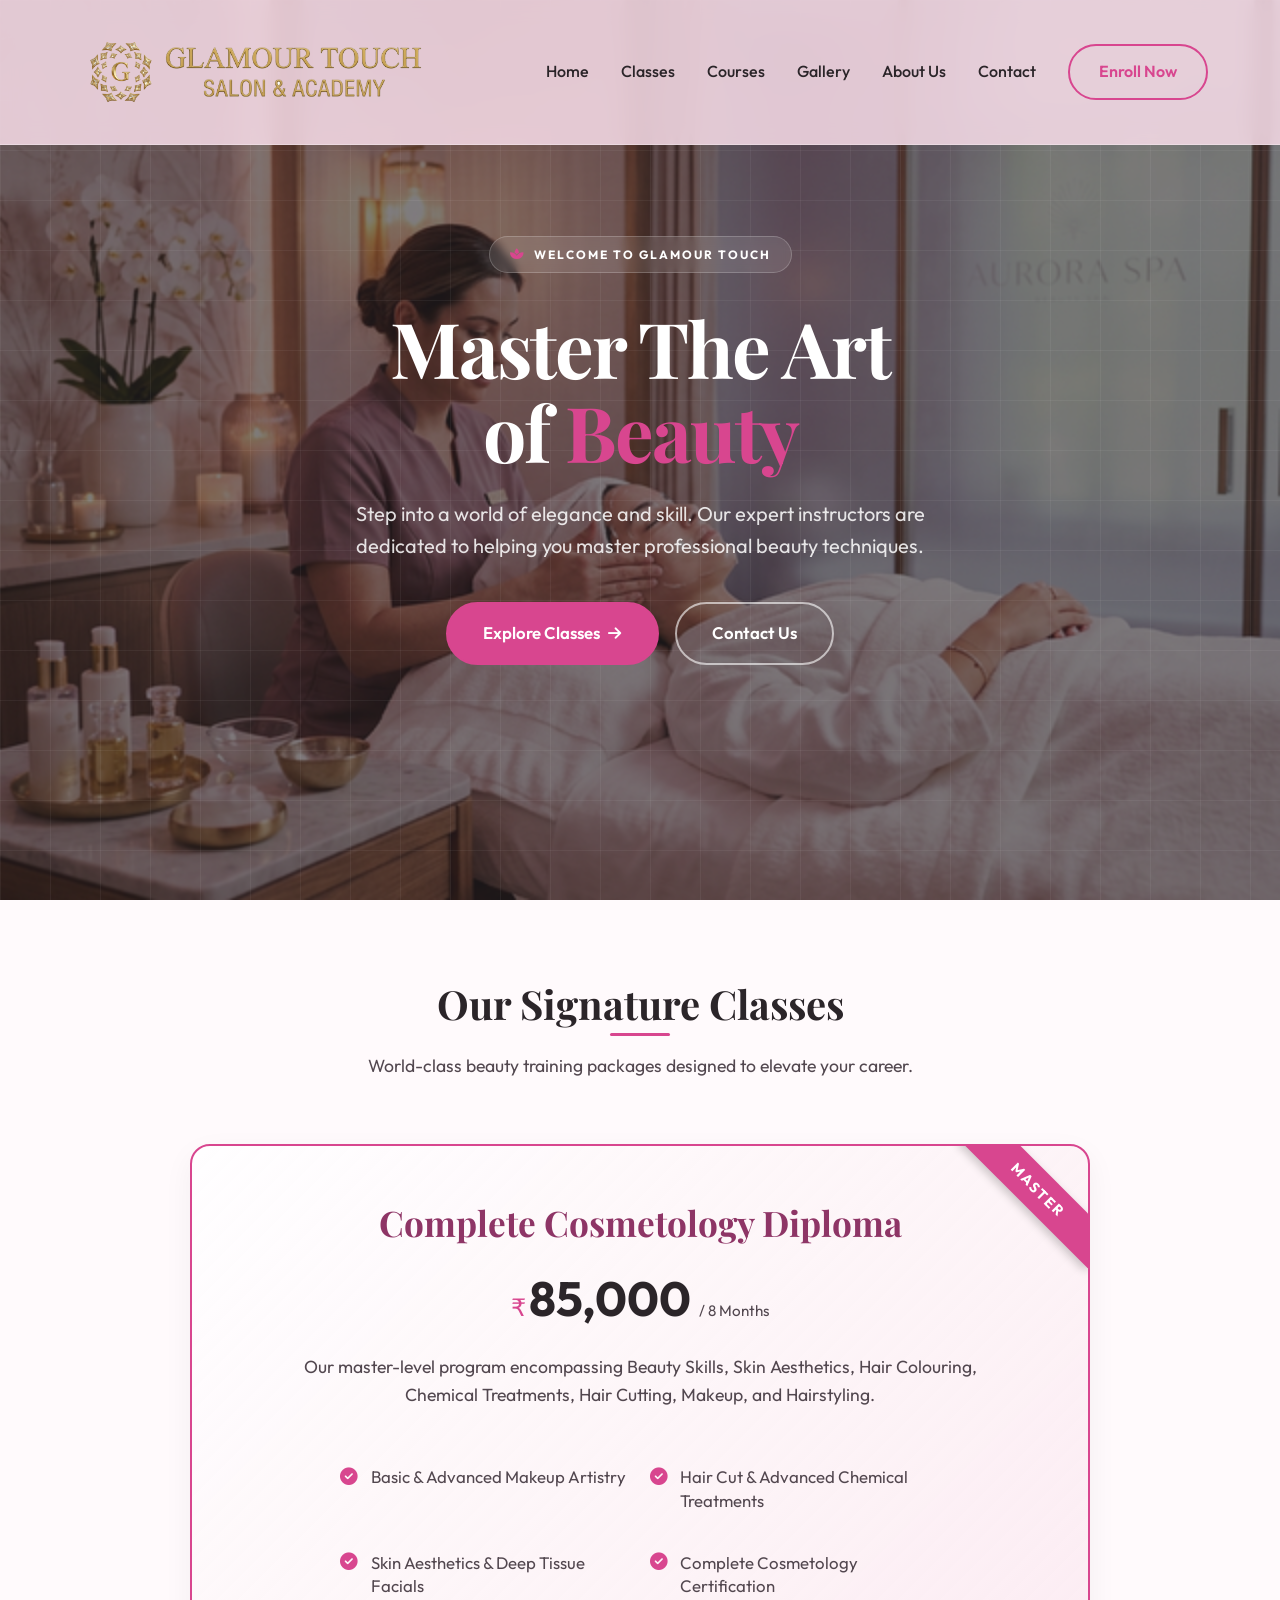
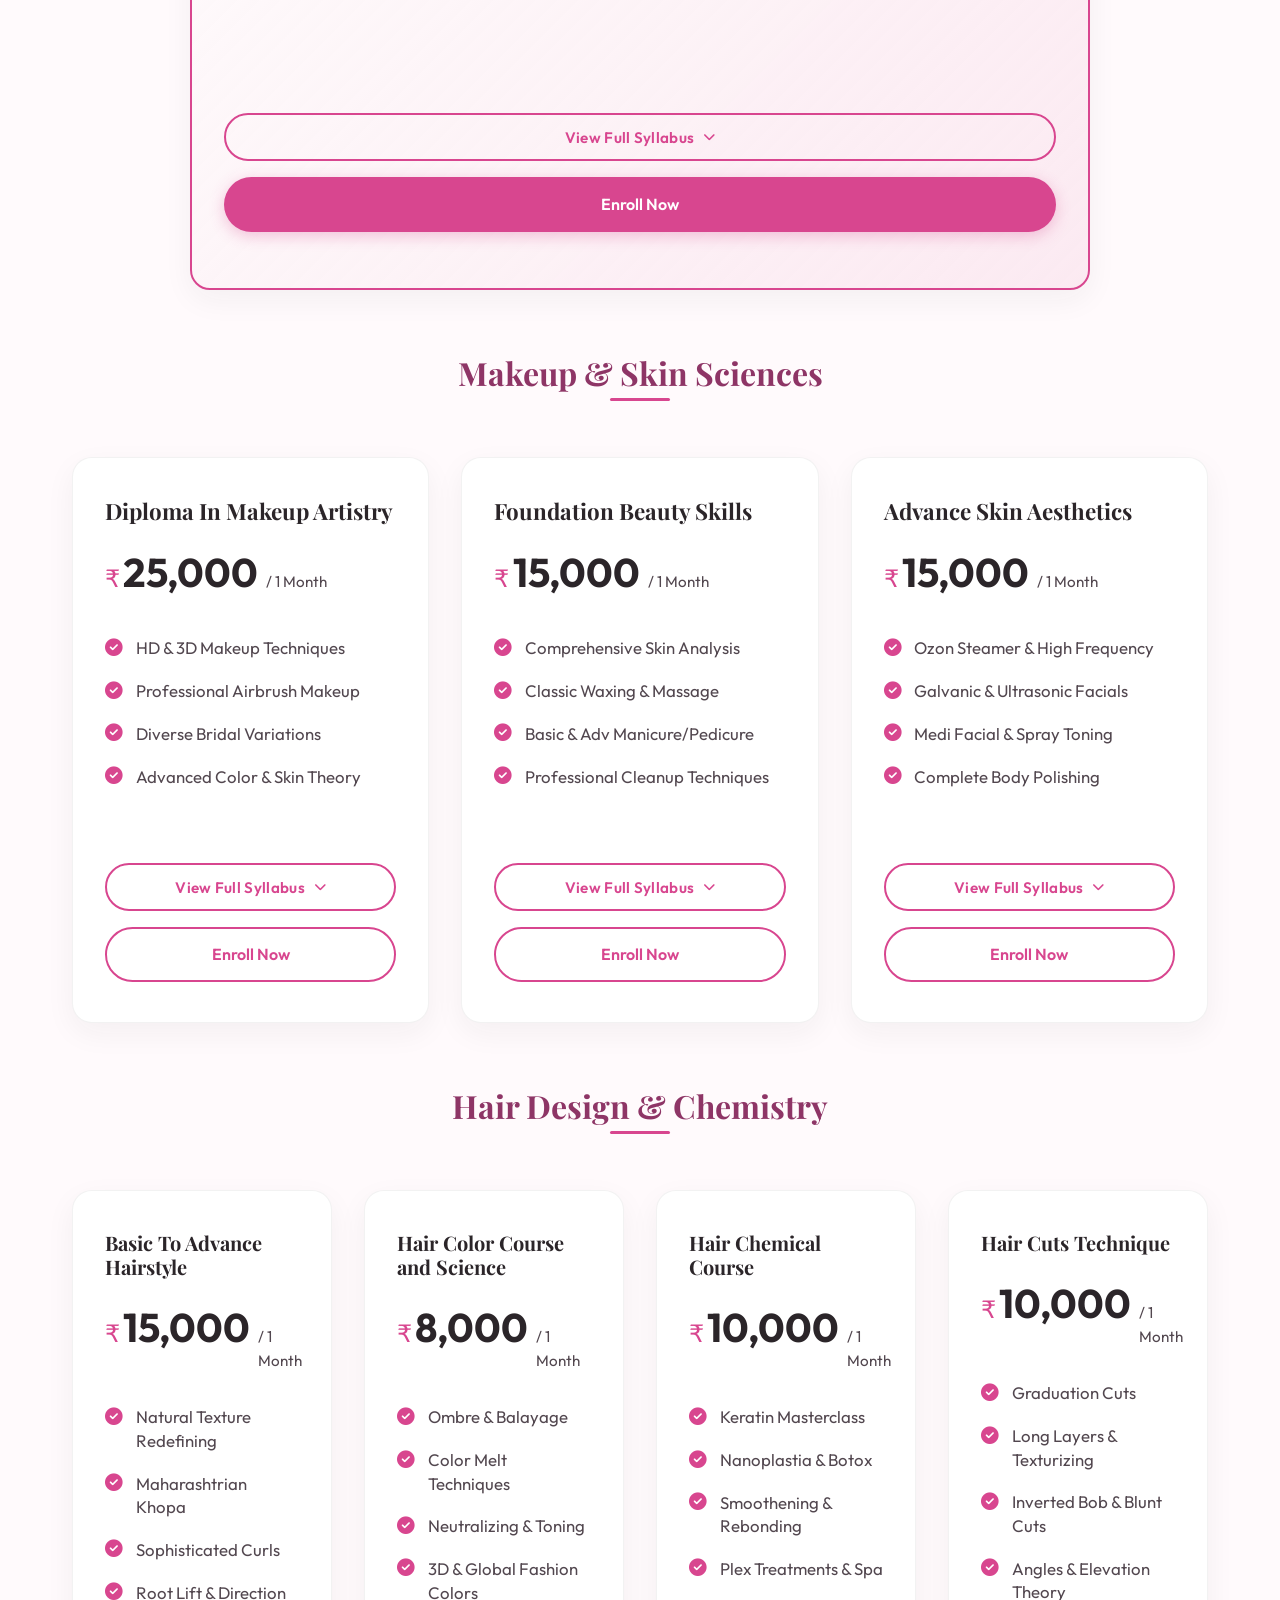
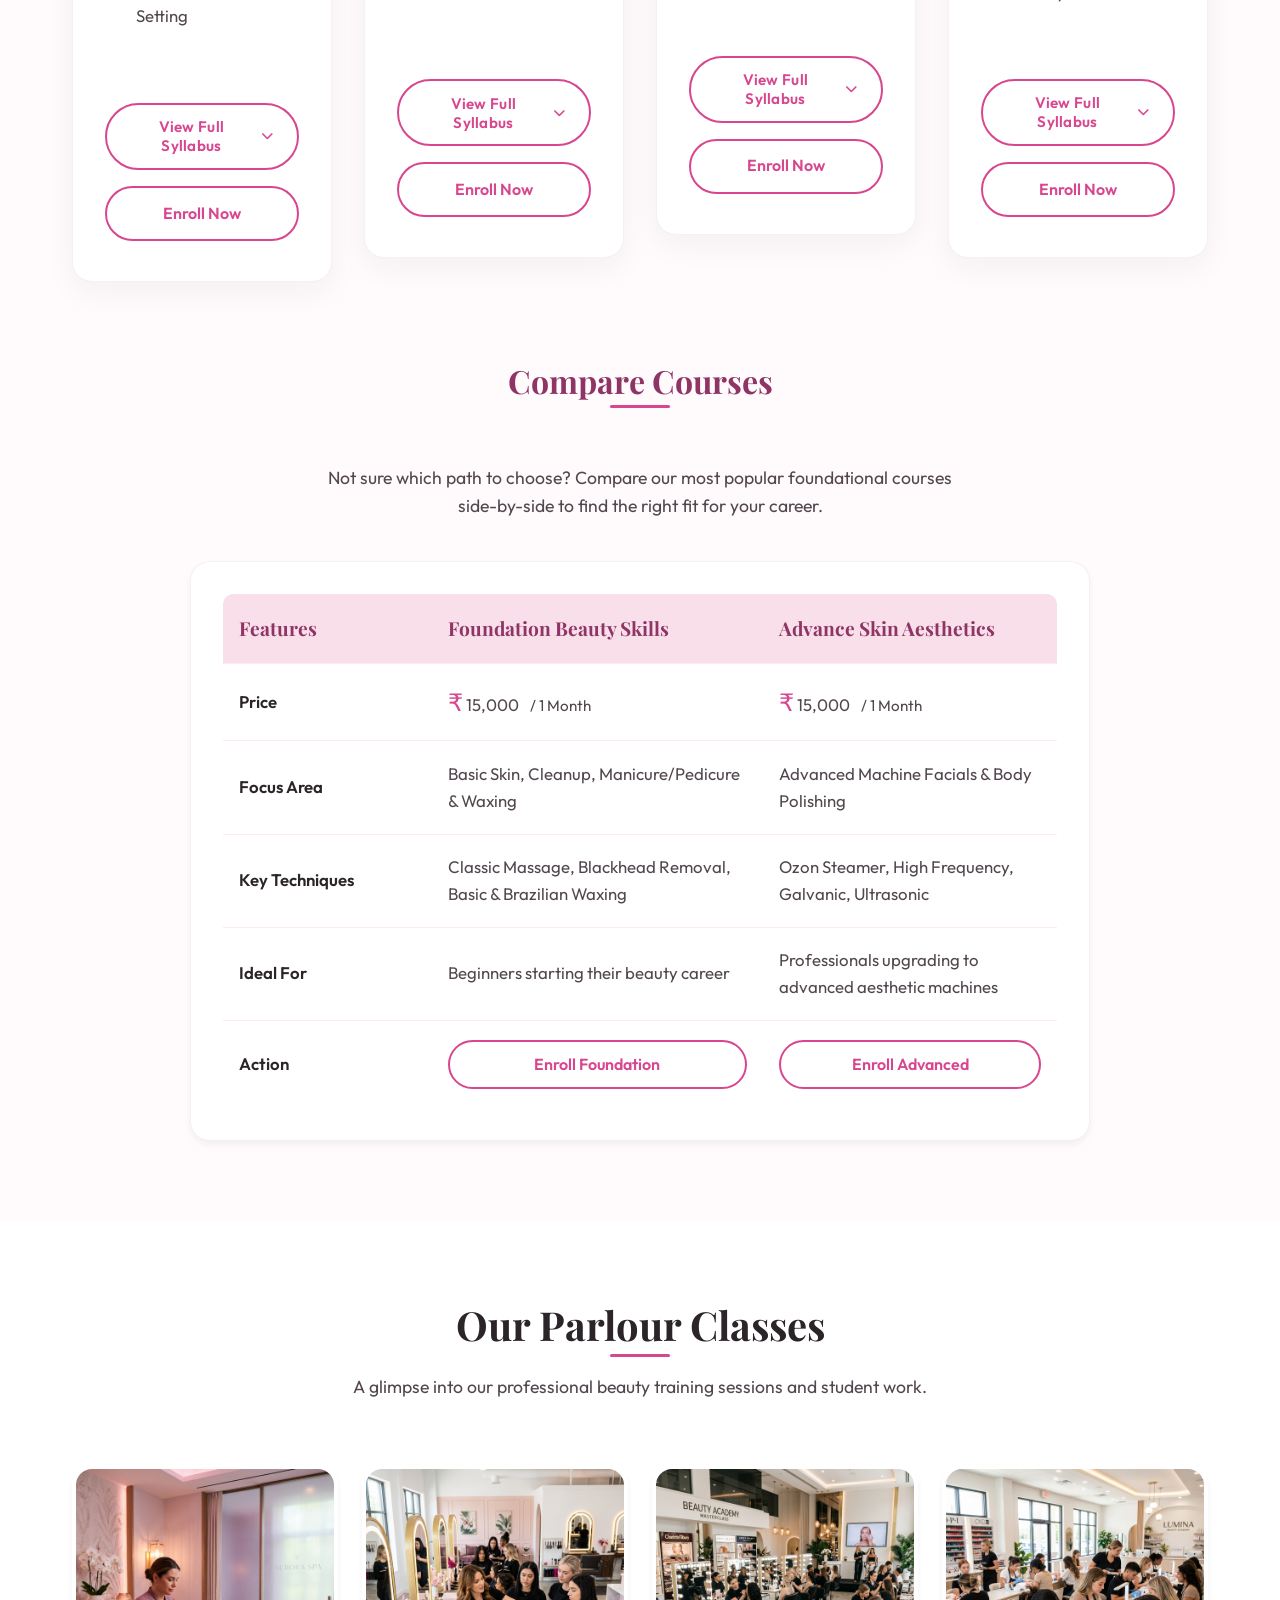
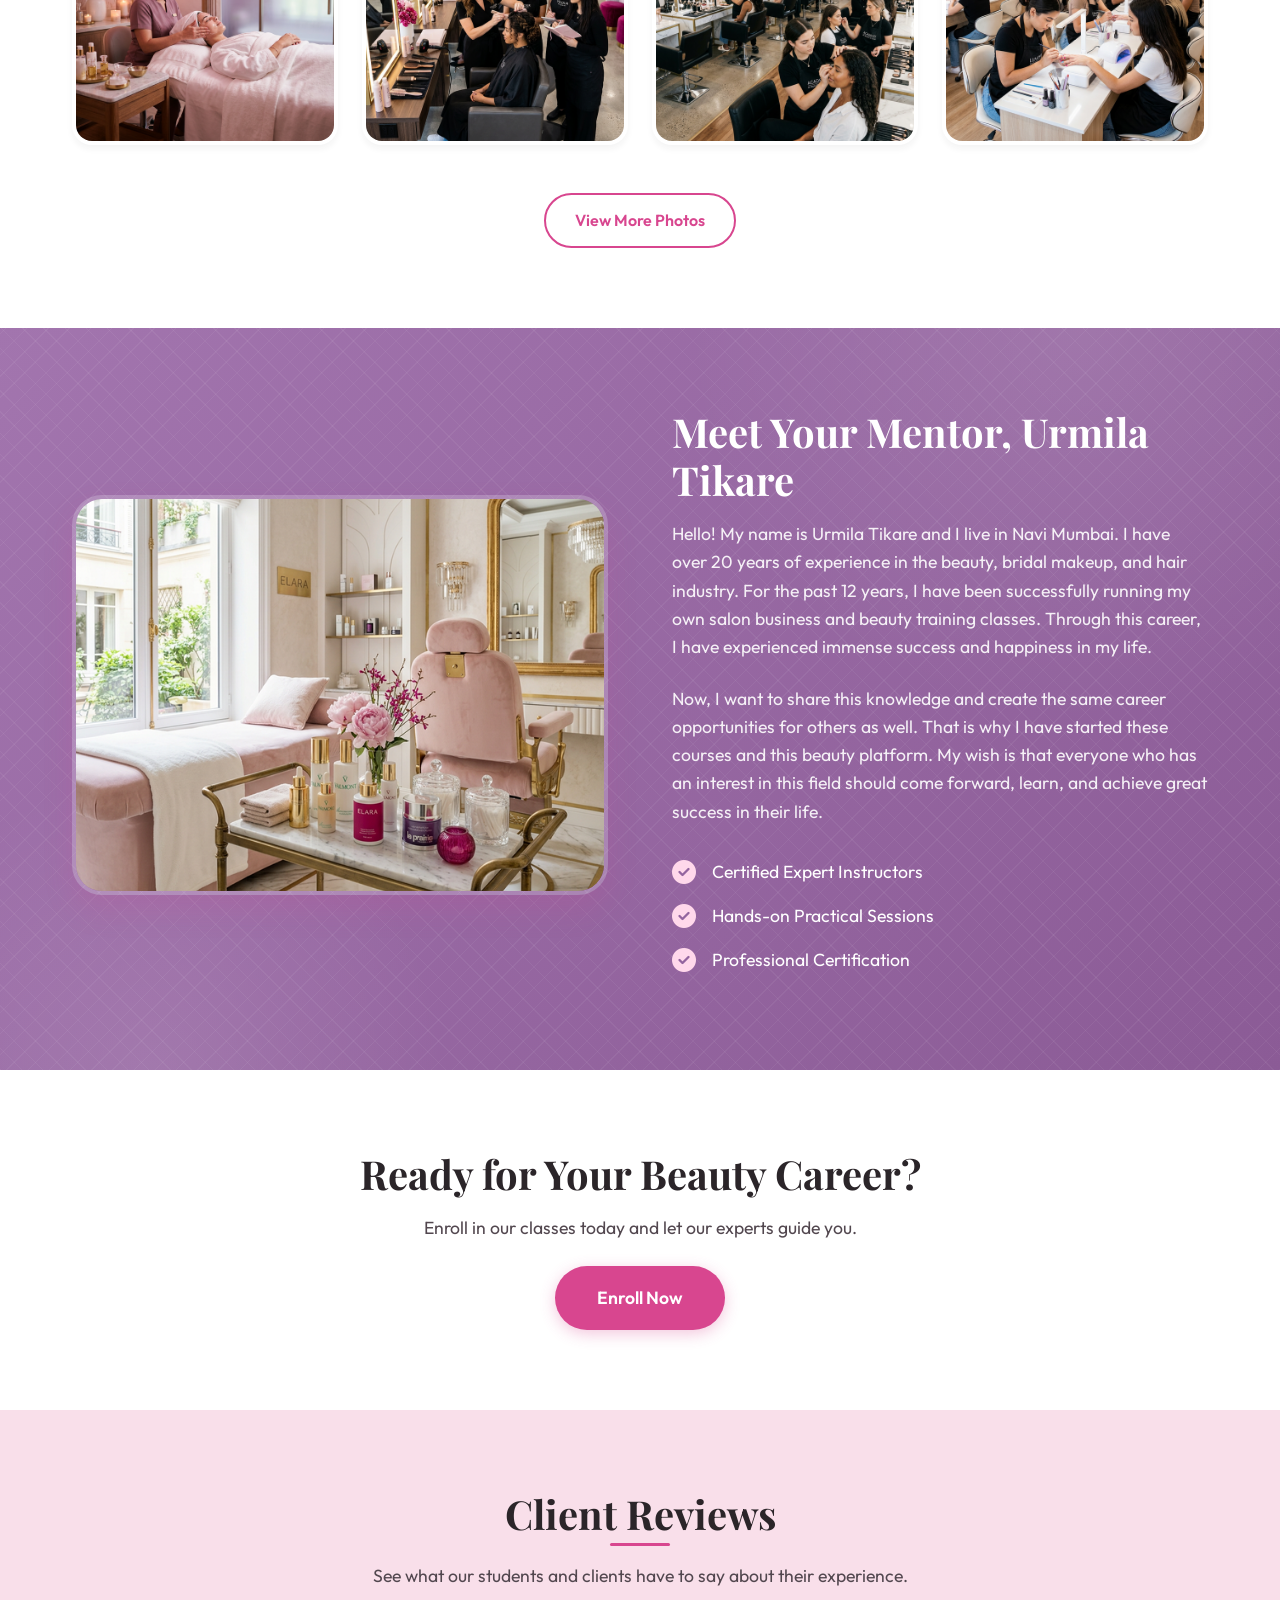
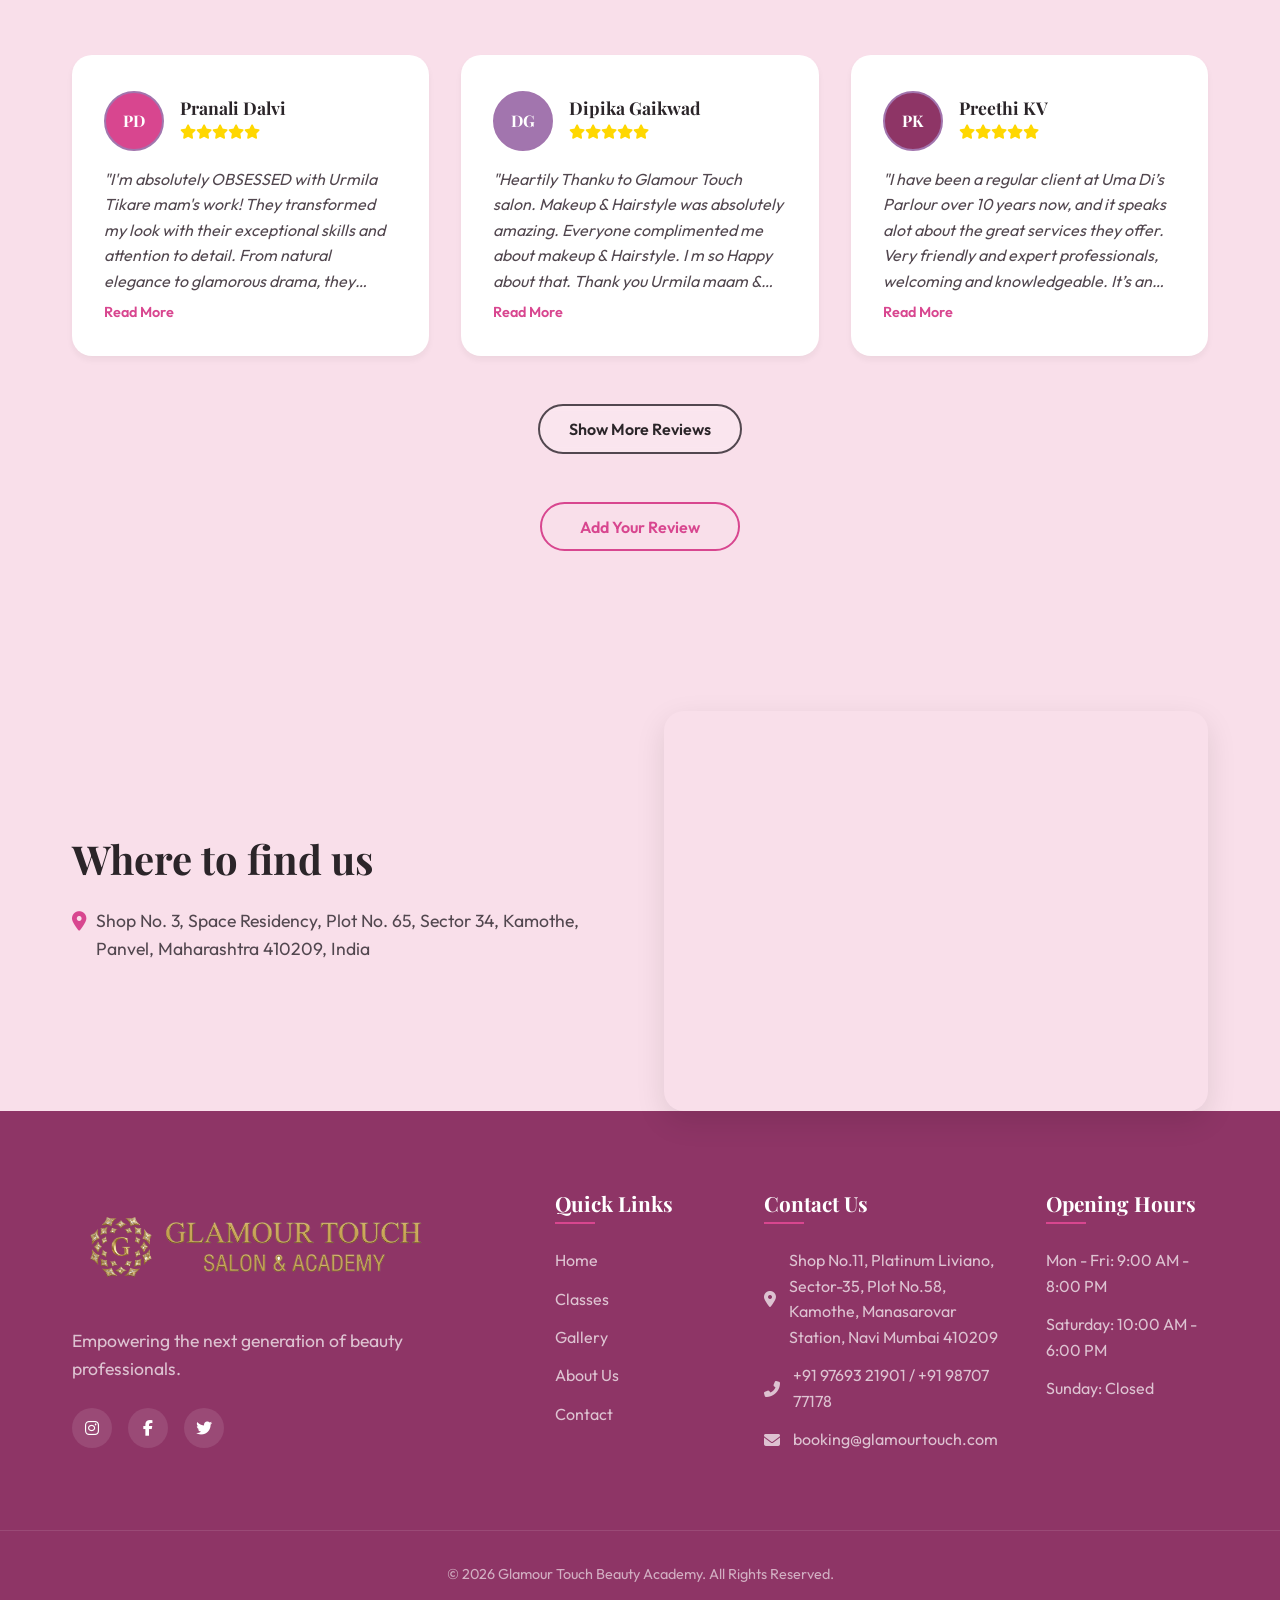
==== commit 2be39890: "Add files via upload" ====
--- a/index.html
+++ b/index.html
@@ -18,10 +18,7 @@
     <header class="navbar">
         <div class="container nav-container">
             <a href="#" class="logo" style="display: flex; align-items: center; gap: 8px;">
-                <!-- Developer Note: To use a custom image logo, uncomment the img tag below and remove the i tag -->
-                <!-- <img src="logo.png" alt="Glamour Touch Logo" style="height: 1.8rem; width: auto; display: block;" class="custom-logo"> -->
-                <i class="fa-solid fa-spa" style="color: var(--accent-color); font-size: 1.4rem;"></i>Glamour
-                <span>Touch</span>
+                <img src="Logocutom.png" alt="Glamour Touch Logo" style="height: 7rem; width: auto; display: block;" class="custom-logo">
             </a>
             <button class="menu-toggle" id="mobile-menu-btn" aria-label="Toggle navigation">
                 <i class="fas fa-bars"></i>
@@ -788,9 +785,7 @@
         <div class="container footer-container">
             <div class="footer-brand">
                 <a href="#" class="logo footer-logo" style="display: inline-flex; align-items: center; gap: 8px;">
-                    <!-- Developer Note: To use a custom image logo, uncomment the img tag below and remove the i tag -->
-                    <!-- <img src="logo.png" alt="Glamour Touch Logo" style="height: 1.8rem; width: auto; display: block;" class="custom-logo"> -->
-                    <i class="fa-solid fa-spa" style="color: #ffd8eb;"></i>Glamour <span>Touch</span>
+                    <img src="Logocutom.png" alt="Glamour Touch Logo" style="height: 7rem; width: auto; display: block;" class="custom-logo">
                 </a>
                 <p>Empowering the next generation of beauty professionals.</p>
                 <div class="social-links">
--- a/style.css
+++ b/style.css
@@ -1161,7 +1161,7 @@
         top: 100%;
         left: 0;
         right: 0;
-        background: rgba(249, 223, 234, 0.98);
+        background: var(--bg-color);
         flex-direction: column;
         padding: 2rem;
         box-shadow: 0 10px 20px rgba(0,0,0,0.1);
@@ -1439,6 +1439,7 @@
 
 .comparison-table {
     width: 100%;
+    min-width: 600px; /* Force horizontal scrolling on mobile */
     border-collapse: collapse;
     text-align: left;
 }
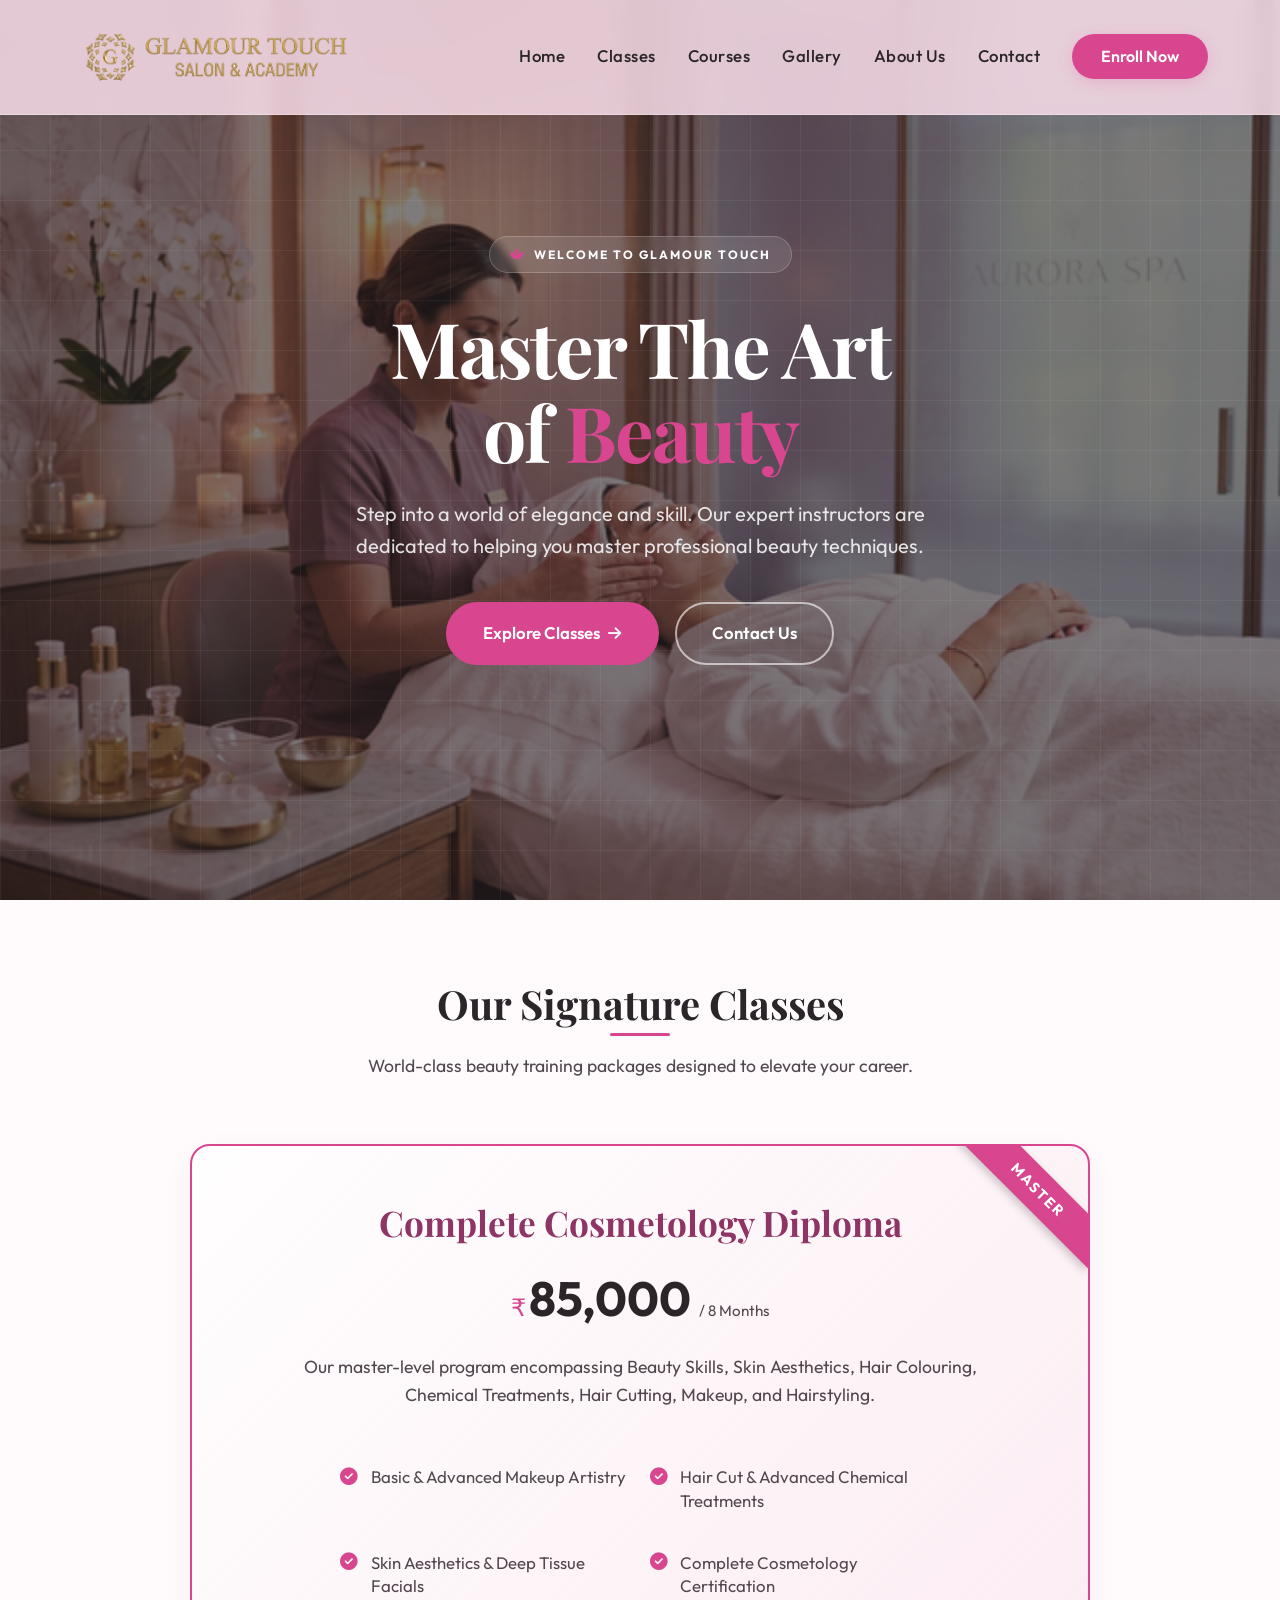
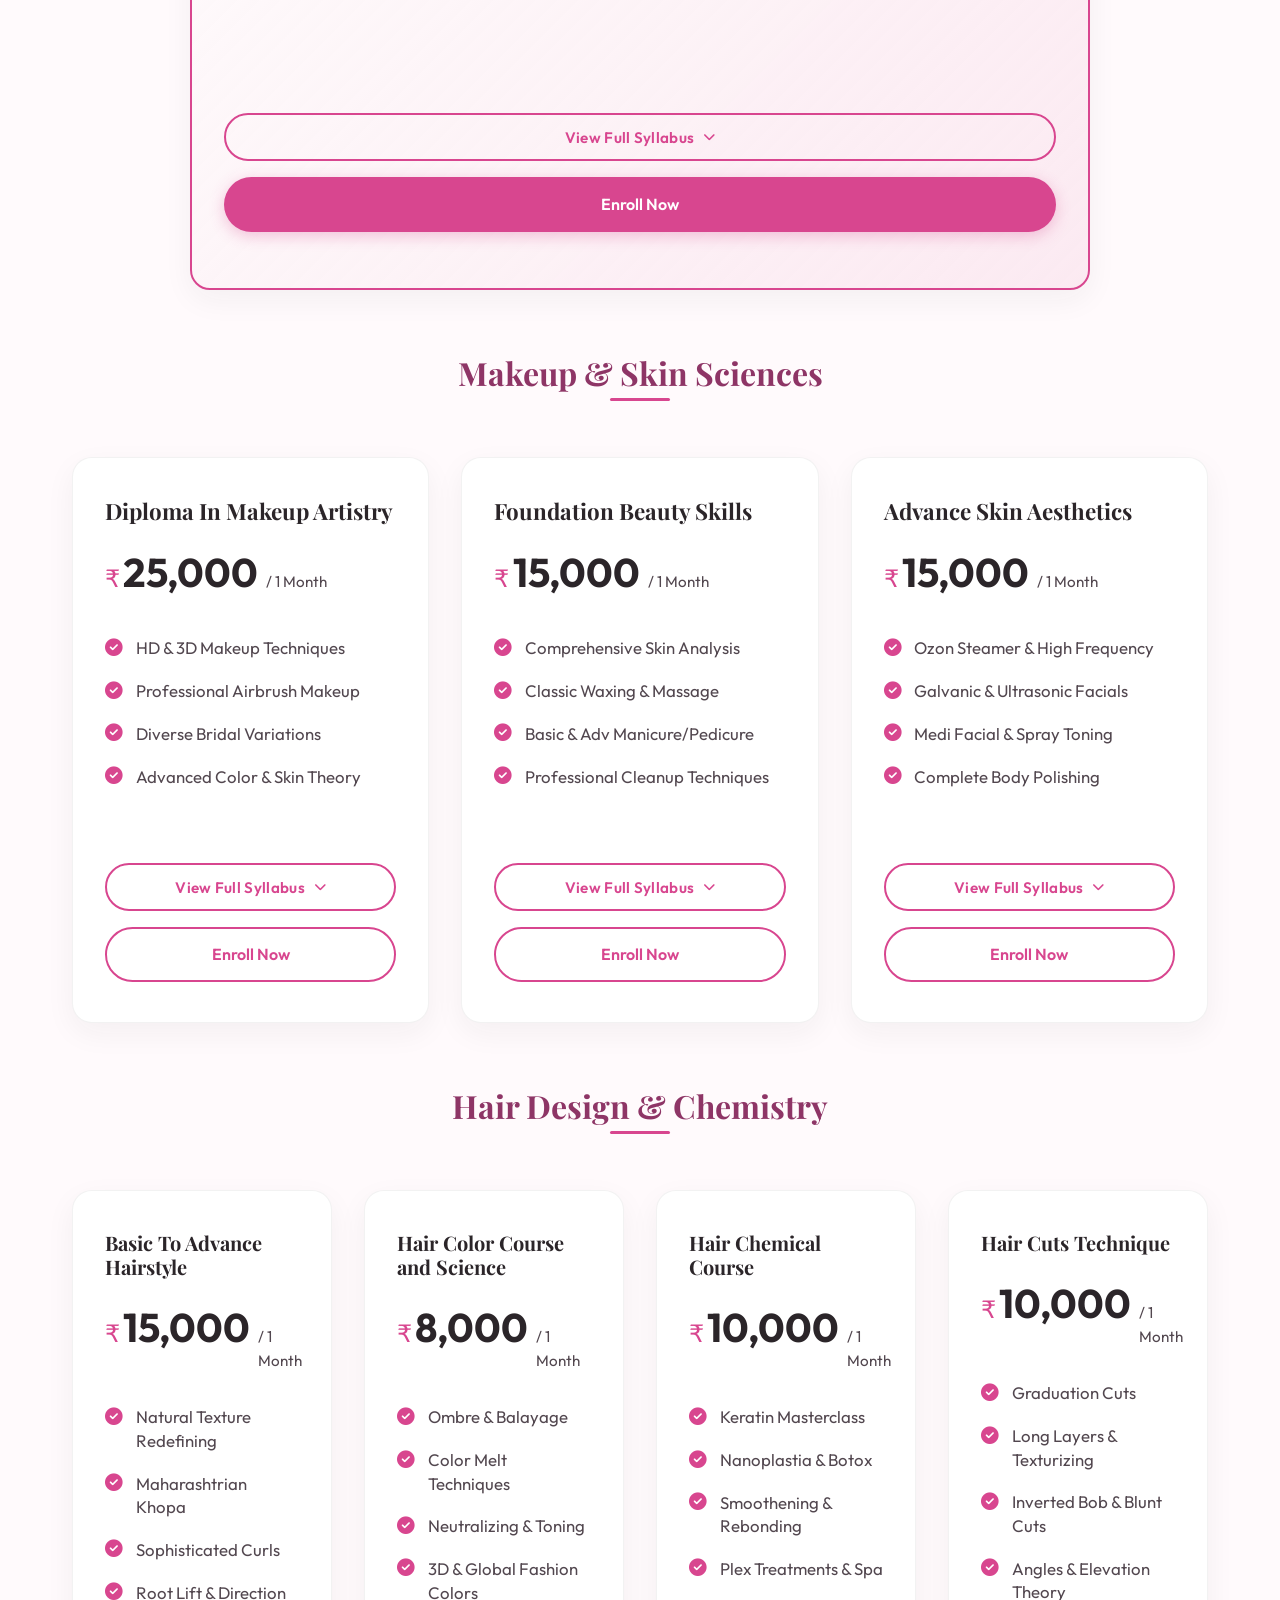
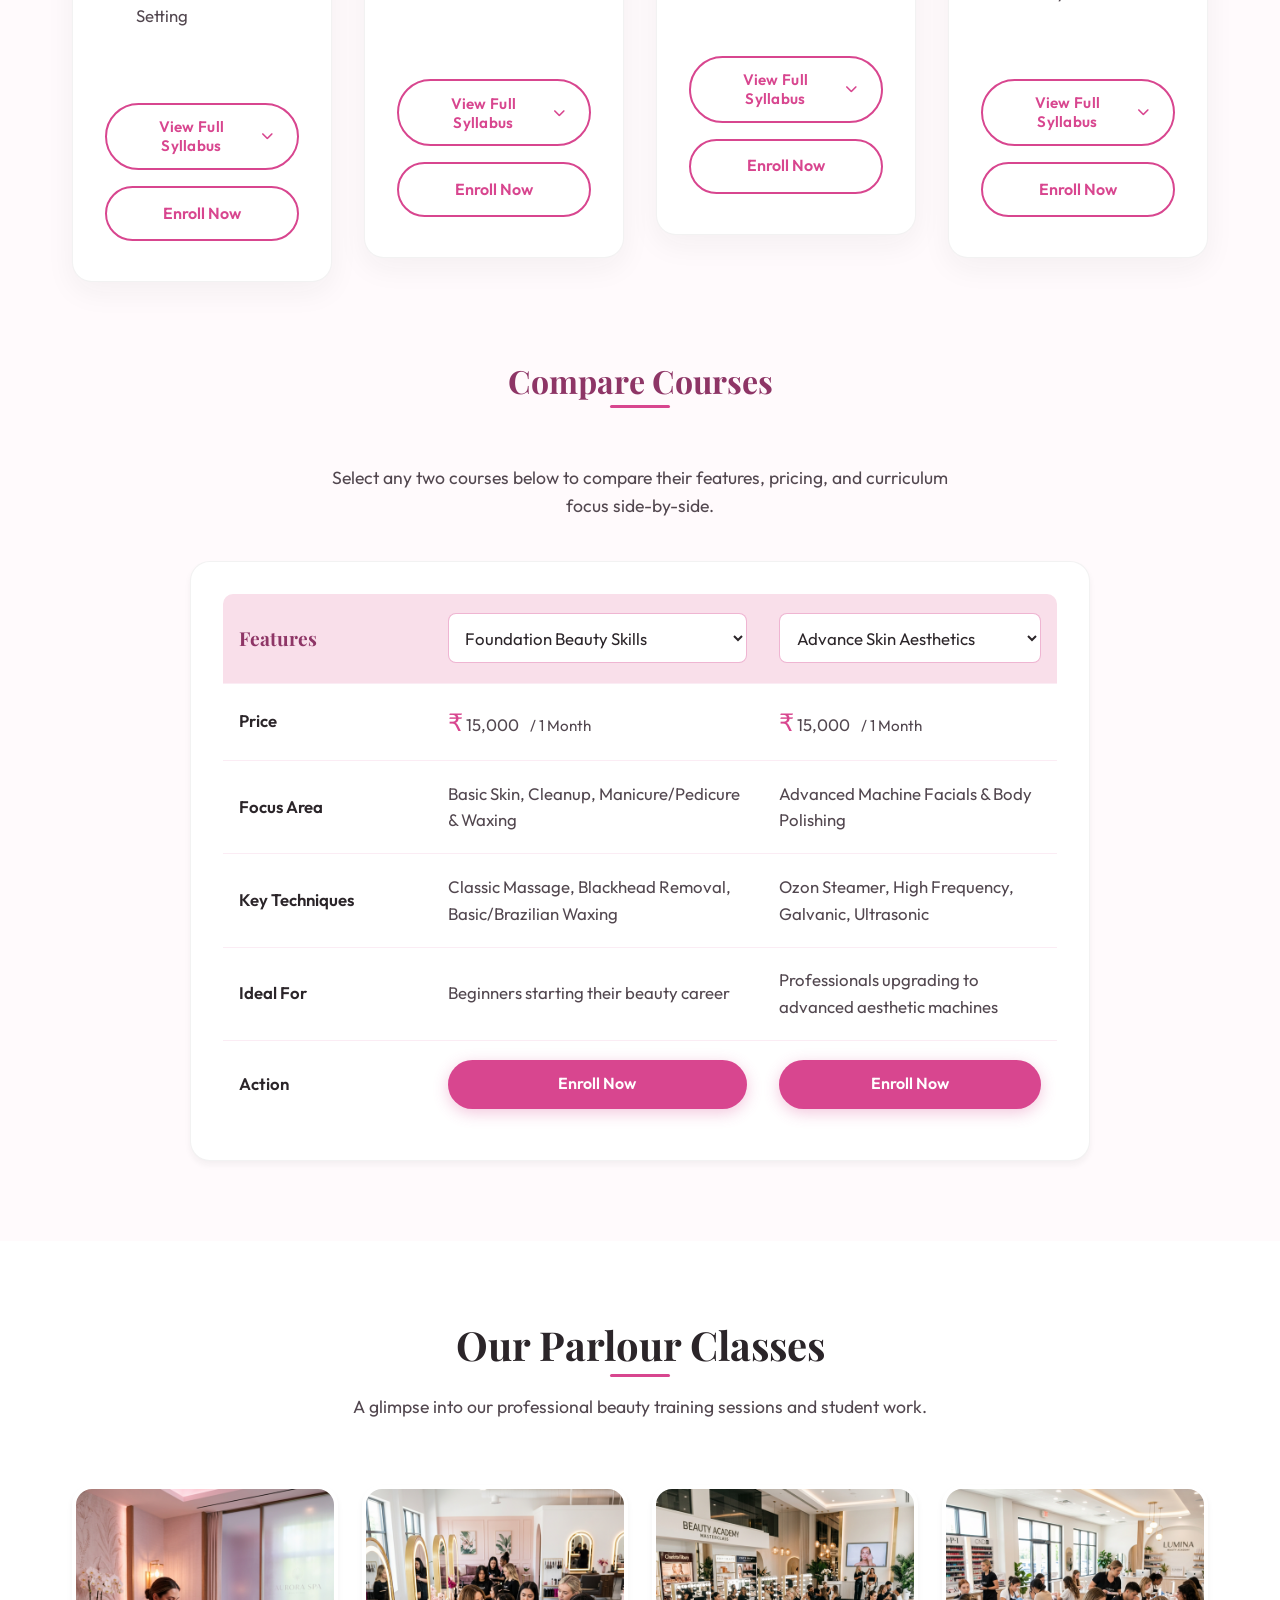
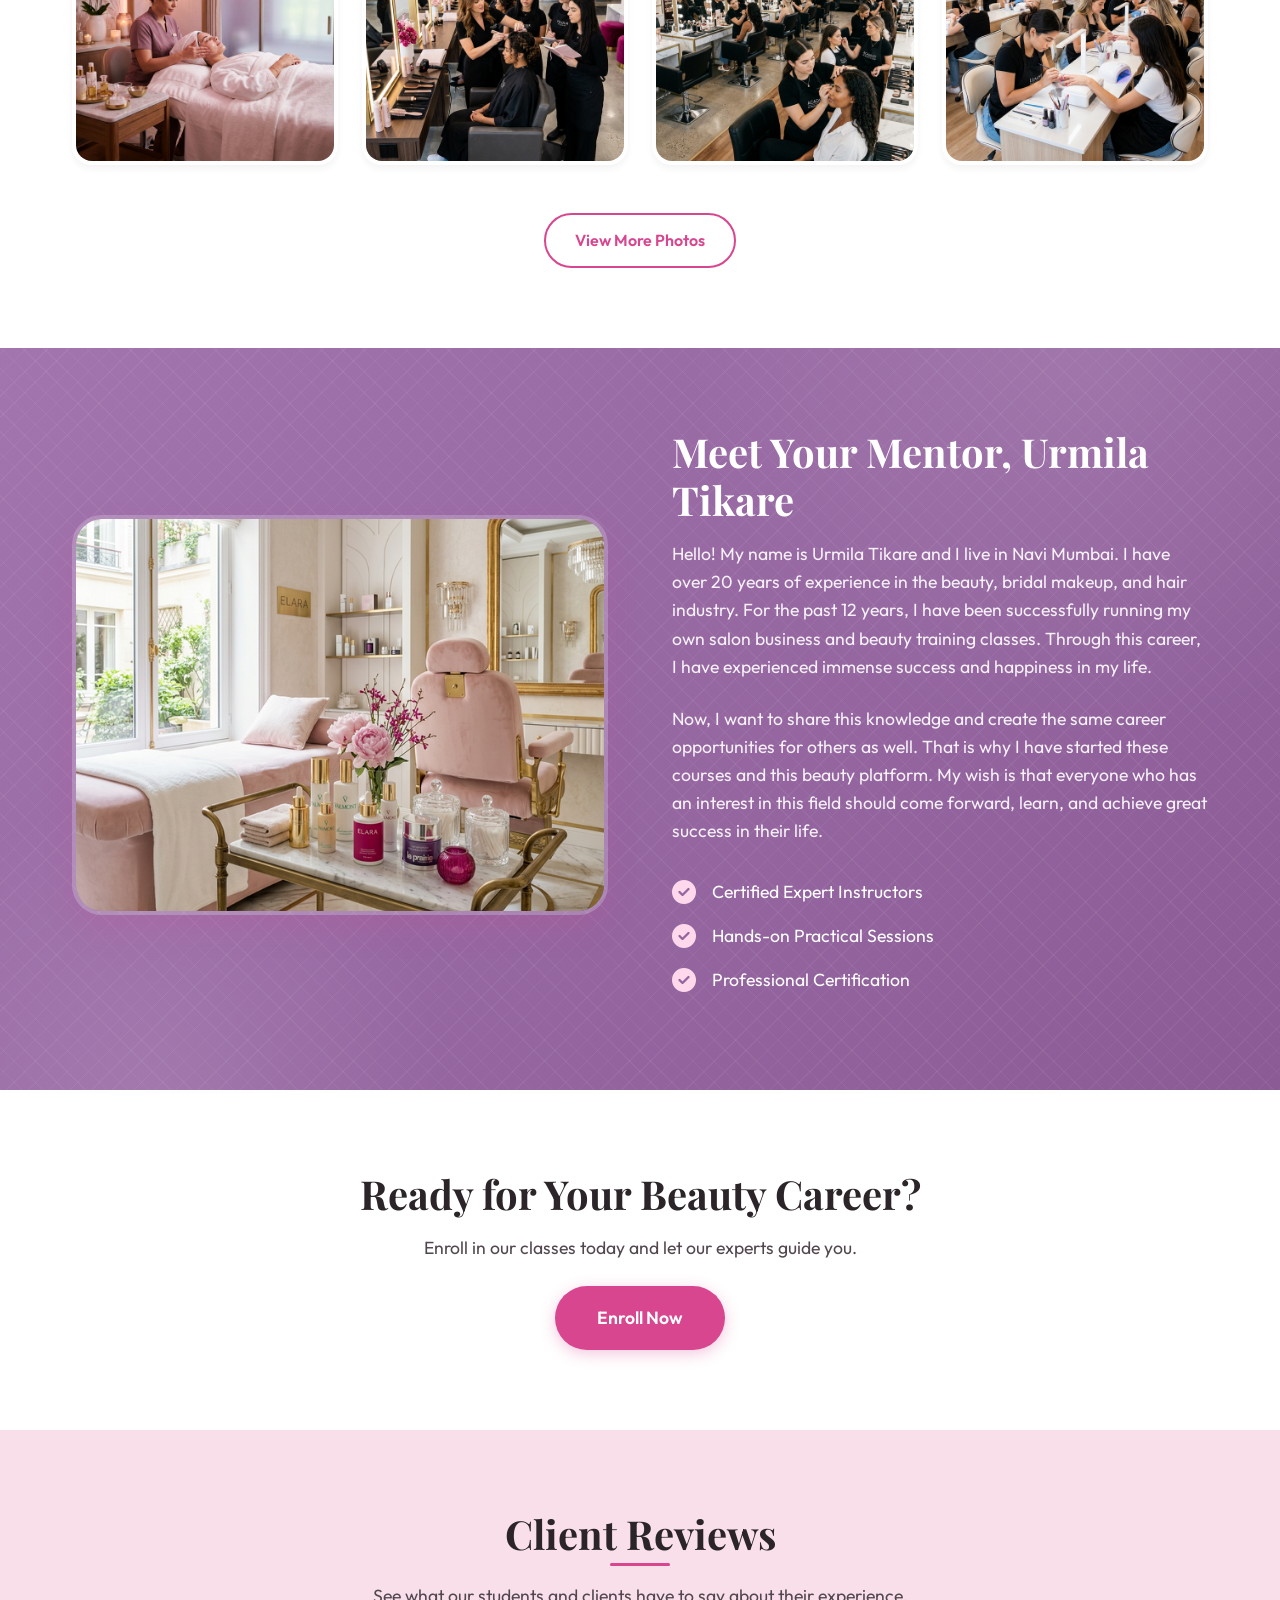
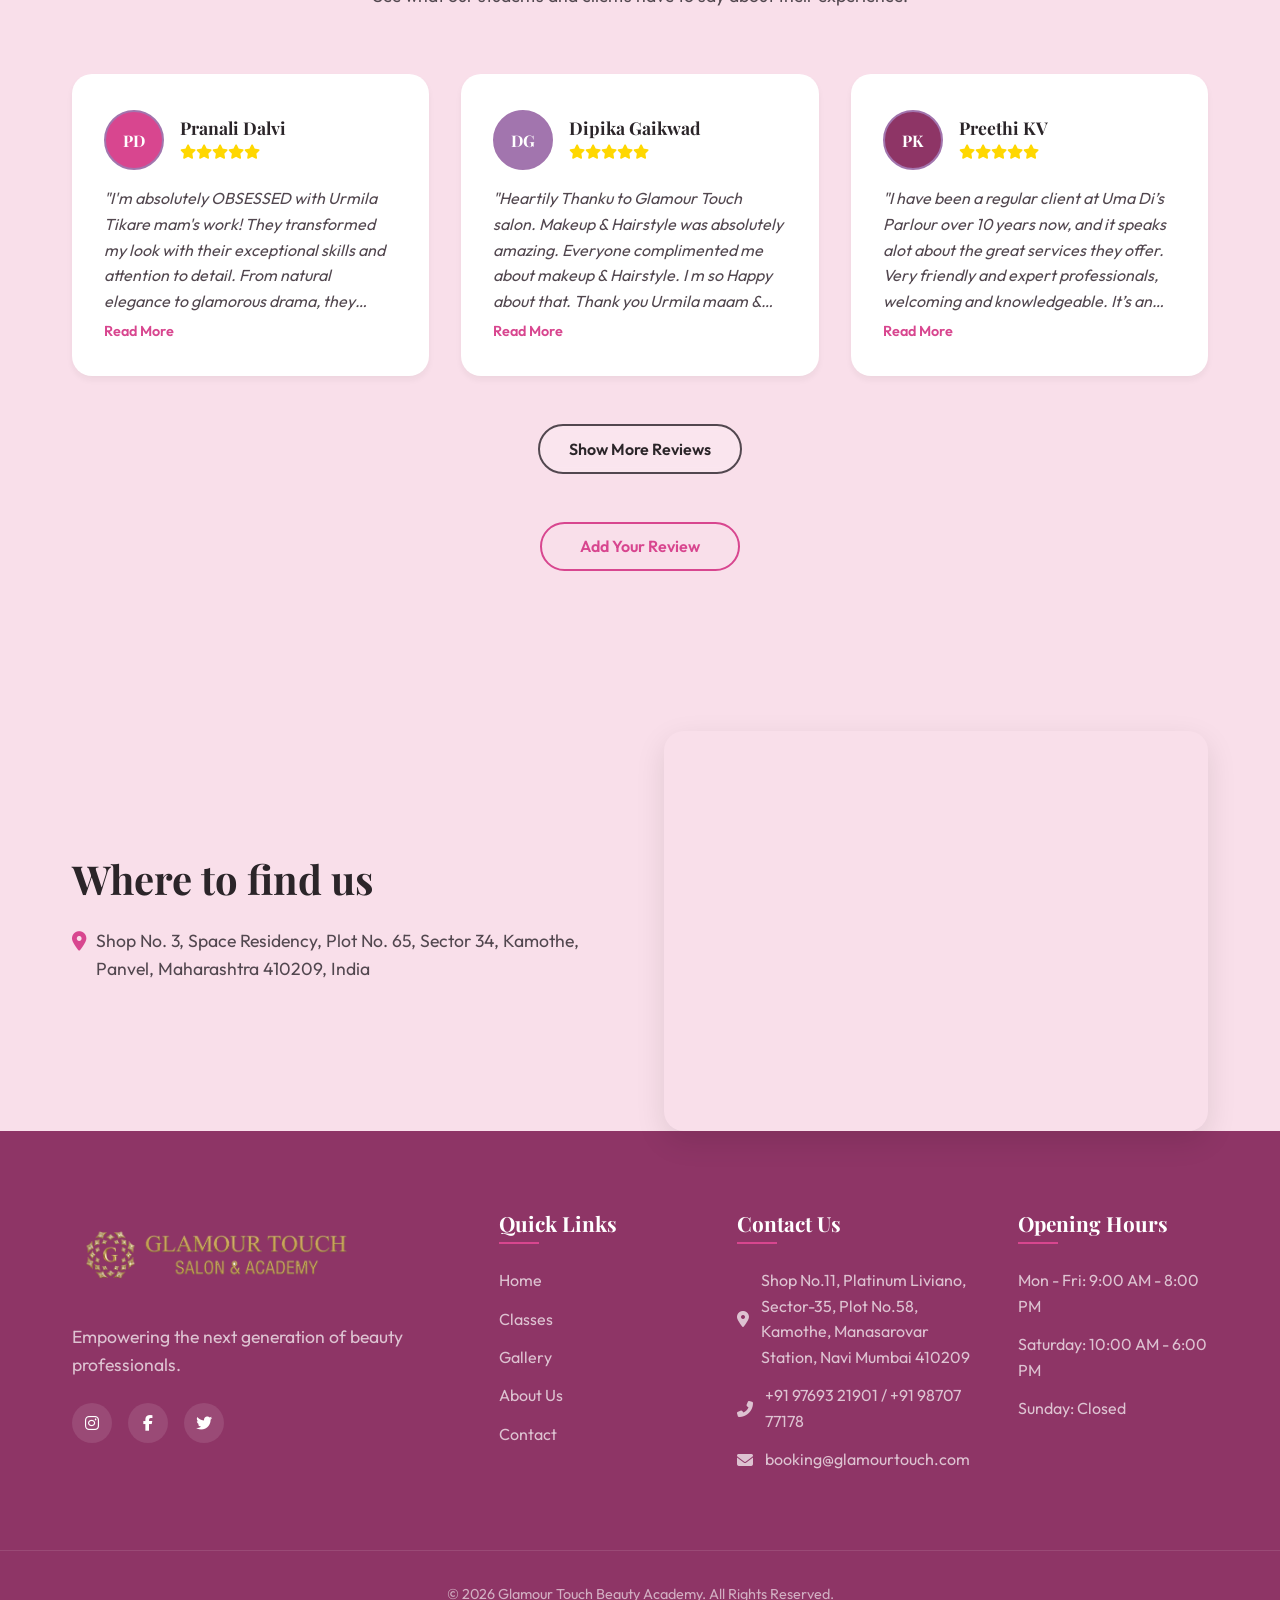
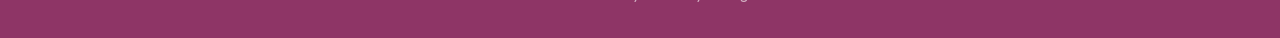
==== commit 93aba32f: "Add files via upload" ====
--- a/index.html
+++ b/index.html
@@ -18,7 +18,7 @@
     <header class="navbar">
         <div class="container nav-container">
             <a href="#" class="logo" style="display: flex; align-items: center; gap: 8px;">
-                <img src="Logocutom.png" alt="Glamour Touch Logo" style="height: 7rem; width: auto; display: block;" class="custom-logo">
+                <img src="Logocutom.png" alt="Glamour Touch Logo" class="custom-logo">
             </a>
             <button class="menu-toggle" id="mobile-menu-btn" aria-label="Toggle navigation">
                 <i class="fas fa-bars"></i>
@@ -529,47 +529,27 @@
                     <div class="category-header">
                         <h3>Compare Courses</h3>
                     </div>
-                    <p style="text-align: center; max-width: 650px; margin: 0 auto 2.5rem;">Not sure which path to choose? Compare our most popular foundational courses side-by-side to find the right fit for your career.</p>
+                    <p style="text-align: center; max-width: 650px; margin: 0 auto 2.5rem;">Select any two courses below to compare their features, pricing, and curriculum focus side-by-side.</p>
                     
                     <div class="comparison-table-container" style="overflow-x: auto;">
-                        <table class="comparison-table">
+                        <table class="comparison-table" id="course-comparison-table">
                             <thead>
                                 <tr>
                                     <th>Features</th>
-                                    <th>Foundation Beauty Skills</th>
-                                    <th>Advance Skin Aesthetics</th>
+                                    <th>
+                                        <select id="course-select-1" class="course-select-dropdown" aria-label="Select first course to compare">
+                                            <!-- populated via JS -->
+                                        </select>
+                                    </th>
+                                    <th>
+                                        <select id="course-select-2" class="course-select-dropdown" aria-label="Select second course to compare">
+                                            <!-- populated via JS -->
+                                        </select>
+                                    </th>
                                 </tr>
                             </thead>
                             <tbody>
-                                <tr>
-                                    <td>Price</td>
-                                    <td><span class="currency">₹</span>15,000 <span class="period">/ 1 Month</span></td>
-                                    <td><span class="currency">₹</span>15,000 <span class="period">/ 1 Month</span></td>
-                                </tr>
-                                <tr>
-                                    <td>Focus Area</td>
-                                    <td>Basic Skin, Cleanup, Manicure/Pedicure & Waxing</td>
-                                    <td>Advanced Machine Facials & Body Polishing</td>
-                                </tr>
-                                <tr>
-                                    <td>Key Techniques</td>
-                                    <td>Classic Massage, Blackhead Removal, Basic & Brazilian Waxing</td>
-                                    <td>Ozon Steamer, High Frequency, Galvanic, Ultrasonic</td>
-                                </tr>
-                                <tr>
-                                    <td>Ideal For</td>
-                                    <td>Beginners starting their beauty career</td>
-                                    <td>Professionals upgrading to advanced aesthetic machines</td>
-                                </tr>
-                                <tr>
-                                    <td>Action</td>
-                                    <td>
-                                        <a href="https://wa.me/919625091214?text=Hi%2C%20I%20want%20to%20enroll%20in%20the%20Foundation%20Beauty%20Skills%20course!" target="_blank" class="btn btn-outline btn-full" style="padding: 0.6rem 1rem;">Enroll Foundation</a>
-                                    </td>
-                                    <td>
-                                        <a href="https://wa.me/919625091214?text=Hi%2C%20I%20want%20to%20enroll%20in%20the%20Advance%20Skin%20Aesthetics%20course!" target="_blank" class="btn btn-outline btn-full" style="padding: 0.6rem 1rem;">Enroll Advanced</a>
-                                    </td>
-                                </tr>
+                                <!-- Populated dynamically by JS -->
                             </tbody>
                         </table>
                     </div>
@@ -785,7 +765,7 @@
         <div class="container footer-container">
             <div class="footer-brand">
                 <a href="#" class="logo footer-logo" style="display: inline-flex; align-items: center; gap: 8px;">
-                    <img src="Logocutom.png" alt="Glamour Touch Logo" style="height: 7rem; width: auto; display: block;" class="custom-logo">
+                    <img src="Logocutom.png" alt="Glamour Touch Logo" class="custom-logo">
                 </a>
                 <p>Empowering the next generation of beauty professionals.</p>
                 <div class="social-links">
@@ -1024,6 +1004,156 @@
                 }
             });
         });
+
+        // Shrinking Navbar on Scroll
+        window.addEventListener('scroll', function() {
+            const navbar = document.querySelector('.navbar');
+            if (window.scrollY > 50) {
+                navbar.classList.add('scrolled');
+            } else {
+                navbar.classList.remove('scrolled');
+            }
+        });
+
+        // Dynamic Course Comparison Logic
+        const courseData = {
+            "foundation": {
+                name: "Foundation Beauty Skills",
+                price: "15,000",
+                period: "1 Month",
+                focus: "Basic Skin, Cleanup, Manicure/Pedicure & Waxing",
+                techniques: "Classic Massage, Blackhead Removal, Basic/Brazilian Waxing",
+                idealFor: "Beginners starting their beauty career",
+                enrollUrl: "https://wa.me/919625091214?text=Hi%2C%20I%20want%20to%20enroll%20in%20the%20Foundation%20Beauty%20Skills%20course!"
+            },
+            "advance-skin": {
+                name: "Advance Skin Aesthetics",
+                price: "15,000",
+                period: "1 Month",
+                focus: "Advanced Machine Facials & Body Polishing",
+                techniques: "Ozon Steamer, High Frequency, Galvanic, Ultrasonic",
+                idealFor: "Professionals upgrading to advanced aesthetic machines",
+                enrollUrl: "https://wa.me/919625091214?text=Hi%2C%20I%20want%20to%20enroll%20in%20the%20Advance%20Skin%20Aesthetics%20course!"
+            },
+            "master": {
+                name: "Complete Cosmetology Diploma",
+                price: "85,000",
+                period: "8 Months",
+                focus: "Master-level program covering all beauty & hair disciplines",
+                techniques: "Advanced Makeup, Hair Cutting & Chemicals, Skin Aesthetics",
+                idealFor: "Those wanting a complete, professional cosmetology career",
+                enrollUrl: "https://wa.me/919625091214?text=Hi%2C%20I%20want%20to%20enroll%20in%20the%20Complete%20Cosmetology%20Diploma!"
+            },
+            "makeup": {
+                name: "Diploma In Makeup Artistry",
+                price: "25,000",
+                period: "1 Month",
+                focus: "Professional makeup artistry & bridal variations",
+                techniques: "HD & 3D Makeup, Airbrush, Color Theory, Media Makeup",
+                idealFor: "Aspiring professional makeup artists & bridal specialists",
+                enrollUrl: "https://wa.me/919625091214?text=Hi%2C%20I%20want%20to%20enroll%20in%20the%20Diploma%20In%20Makeup%20Artistry!"
+            },
+            "hair-basic": {
+                name: "Basic To Advance Hairstyle",
+                price: "15,000",
+                period: "1 Month",
+                focus: "Professional hairstyling, open styles & traditional buns",
+                techniques: "Natural Texture Redefining, Maharashtrian Khopa, Sophisticated Curls",
+                idealFor: "Stylists wanting to master event & bridal hairstyling",
+                enrollUrl: "https://wa.me/919625091214?text=Hi%2C%20I%20want%20to%20enroll%20in%20the%20Basic%20To%20Advance%20Hairstyle%20course!"
+            },
+            "hair-color": {
+                name: "Hair Color Course",
+                price: "8,000",
+                period: "1 Month",
+                focus: "Color theory, formulation and application techniques",
+                techniques: "Ombre, Balayage, Color Melt, 3D Coloring, Neutralizing",
+                idealFor: "Hairdressers specializing in creative & fashion hair coloring",
+                enrollUrl: "https://wa.me/919625091214?text=Hi%2C%20I%20want%20to%20enroll%20in%20the%20Hair%20Color%20Course!"
+            },
+            "hair-chem": {
+                name: "Hair Chemical Course",
+                price: "10,000",
+                period: "1 Month",
+                focus: "Transformative chemical hair treatments & texturizing",
+                techniques: "Keratin, Nanoplastia, Botox, Smoothening, Rebonding",
+                idealFor: "Salons offering permanent straightening & smoothing services",
+                enrollUrl: "https://wa.me/919625091214?text=Hi%2C%20I%20want%20to%20enroll%20in%20the%20Hair%20Chemical%20Course!"
+            },
+            "hair-cuts": {
+                name: "Hair Cuts Technique",
+                price: "10,000",
+                period: "1 Month",
+                focus: "Precision hair cutting theory & diverse styles",
+                techniques: "Graduation Cuts, Long Layers, Inverted Bob, Angles Theory",
+                idealFor: "Professionals mastering foundational to advanced haircuts",
+                enrollUrl: "https://wa.me/919625091214?text=Hi%2C%20I%20want%20to%20enroll%20in%20the%20Hair%20Cuts%20Technique%20course!"
+            }
+        };
+
+        const select1 = document.getElementById('course-select-1');
+        const select2 = document.getElementById('course-select-2');
+        const tableBody = document.querySelector('#course-comparison-table tbody');
+
+        // Populate dropdowns
+        if (select1 && select2) {
+            Object.keys(courseData).forEach(key => {
+                const opt1 = document.createElement('option');
+                opt1.value = key;
+                opt1.text = courseData[key].name;
+                select1.add(opt1);
+
+                const opt2 = document.createElement('option');
+                opt2.value = key;
+                opt2.text = courseData[key].name;
+                select2.add(opt2);
+            });
+
+            // Set default selections
+            select1.value = 'foundation';
+            select2.value = 'advance-skin';
+
+            // Function to render table
+            const renderTable = () => {
+                const c1 = courseData[select1.value];
+                const c2 = courseData[select2.value];
+
+                tableBody.innerHTML = `
+                    <tr>
+                        <td>Price</td>
+                        <td><span class="currency">₹</span>${c1.price} <span class="period">/ ${c1.period}</span></td>
+                        <td><span class="currency">₹</span>${c2.price} <span class="period">/ ${c2.period}</span></td>
+                    </tr>
+                    <tr>
+                        <td>Focus Area</td>
+                        <td>${c1.focus}</td>
+                        <td>${c2.focus}</td>
+                    </tr>
+                    <tr>
+                        <td>Key Techniques</td>
+                        <td>${c1.techniques}</td>
+                        <td>${c2.techniques}</td>
+                    </tr>
+                    <tr>
+                        <td>Ideal For</td>
+                        <td>${c1.idealFor}</td>
+                        <td>${c2.idealFor}</td>
+                    </tr>
+                    <tr>
+                        <td>Action</td>
+                        <td><a href="${c1.enrollUrl}" target="_blank" class="btn btn-primary btn-full" style="padding: 0.6rem 1rem;">Enroll Now</a></td>
+                        <td><a href="${c2.enrollUrl}" target="_blank" class="btn btn-primary btn-full" style="padding: 0.6rem 1rem;">Enroll Now</a></td>
+                    </tr>
+                `;
+            };
+
+            // Render initially
+            renderTable();
+
+            // Render on change
+            select1.addEventListener('change', renderTable);
+            select2.addEventListener('change', renderTable);
+        }
     </script>
 </body>
 
--- a/style.css
+++ b/style.css
@@ -180,8 +180,13 @@
     backdrop-filter: blur(10px);
     -webkit-backdrop-filter: blur(10px);
     border-bottom: 1px solid rgba(255, 255, 255, 0.3);
-    padding: 1rem 0;
-    transition: var(--transition);
+    padding: 0.8rem 0;
+    transition: all 0.3s ease;
+}
+.navbar.scrolled {
+    padding: 0.3rem 0;
+    background: rgba(249, 223, 234, 0.95);
+    box-shadow: var(--shadow-sm);
 }
 
 .nav-container {
@@ -204,6 +209,16 @@
     font-style: italic;
 }
 
+.custom-logo {
+    height: 5.5rem;
+    width: auto;
+    display: block;
+    transition: height 0.3s ease;
+}
+.navbar.scrolled .custom-logo {
+    height: 3.5rem;
+}
+
 .nav-links {
     display: flex;
     gap: 2rem;
@@ -212,8 +227,10 @@
 .nav-links a {
     color: var(--text-color);
     font-weight: 500;
-    font-size: 1rem;
+    font-size: 1.05rem;
+    letter-spacing: 0.5px;
     position: relative;
+    transition: color 0.3s ease;
 }
 
 .nav-links a::after {
@@ -239,6 +256,25 @@
     display: flex;
     align-items: center;
     gap: 2rem;
+}
+
+.nav-btn {
+    padding: 0.6rem 1.8rem;
+    font-size: 1rem;
+    font-weight: 600;
+    background-color: var(--accent-color);
+    color: var(--white);
+    border: none;
+    border-radius: 50px;
+    transition: all 0.3s ease;
+    box-shadow: 0 4px 15px rgba(216, 70, 143, 0.2);
+}
+
+.nav-btn:hover {
+    background-color: var(--accent-hover);
+    color: var(--white);
+    transform: translateY(-2px);
+    box-shadow: 0 8px 20px rgba(216, 70, 143, 0.35);
 }
 
 .menu-toggle {
@@ -503,10 +539,22 @@
 
 @media (max-width: 768px) {
     .hero-title {
-        font-size: 3.2rem;
+        font-size: 2.8rem;
     }
     .hero-new {
         min-height: 80vh;
+    }
+    .hero-subtitle {
+        font-size: 1.05rem;
+        padding: 0 1rem;
+    }
+    .hero-actions {
+        flex-direction: column;
+        width: 100%;
+        padding: 0 1.5rem;
+    }
+    .hero-actions .btn-dark, .hero-actions .btn-light-outline {
+        width: 100%;
     }
 }
 
@@ -1153,6 +1201,9 @@
 }
 
 @media (max-width: 768px) {
+    .custom-logo {
+        height: 4rem;
+    }
     .menu-toggle {
         display: block;
     }
@@ -1161,14 +1212,15 @@
         top: 100%;
         left: 0;
         right: 0;
-        background: var(--bg-color);
+        background: var(--white);
         flex-direction: column;
         padding: 2rem;
-        box-shadow: 0 10px 20px rgba(0,0,0,0.1);
+        box-shadow: 0 10px 20px rgba(0,0,0,0.15);
         display: none;
         gap: 1.5rem;
         align-items: center;
         border-bottom: 2px solid var(--accent-color);
+        z-index: 999;
     }
     .nav-content.active {
         display: flex;
@@ -1457,6 +1509,25 @@
     background-color: var(--bg-color);
 }
 
+.course-select-dropdown {
+    width: 100%;
+    padding: 0.8rem;
+    font-family: var(--font-body);
+    font-size: 1.05rem;
+    color: var(--text-color);
+    border: 1px solid rgba(216, 70, 143, 0.4);
+    border-radius: 8px;
+    background-color: var(--white);
+    outline: none;
+    cursor: pointer;
+    transition: all 0.2s ease;
+}
+
+.course-select-dropdown:focus {
+    border-color: var(--accent-color);
+    box-shadow: 0 0 0 2px rgba(216, 70, 143, 0.2);
+}
+
 .comparison-table th:first-child {
     border-top-left-radius: 10px;
     width: 25%;
